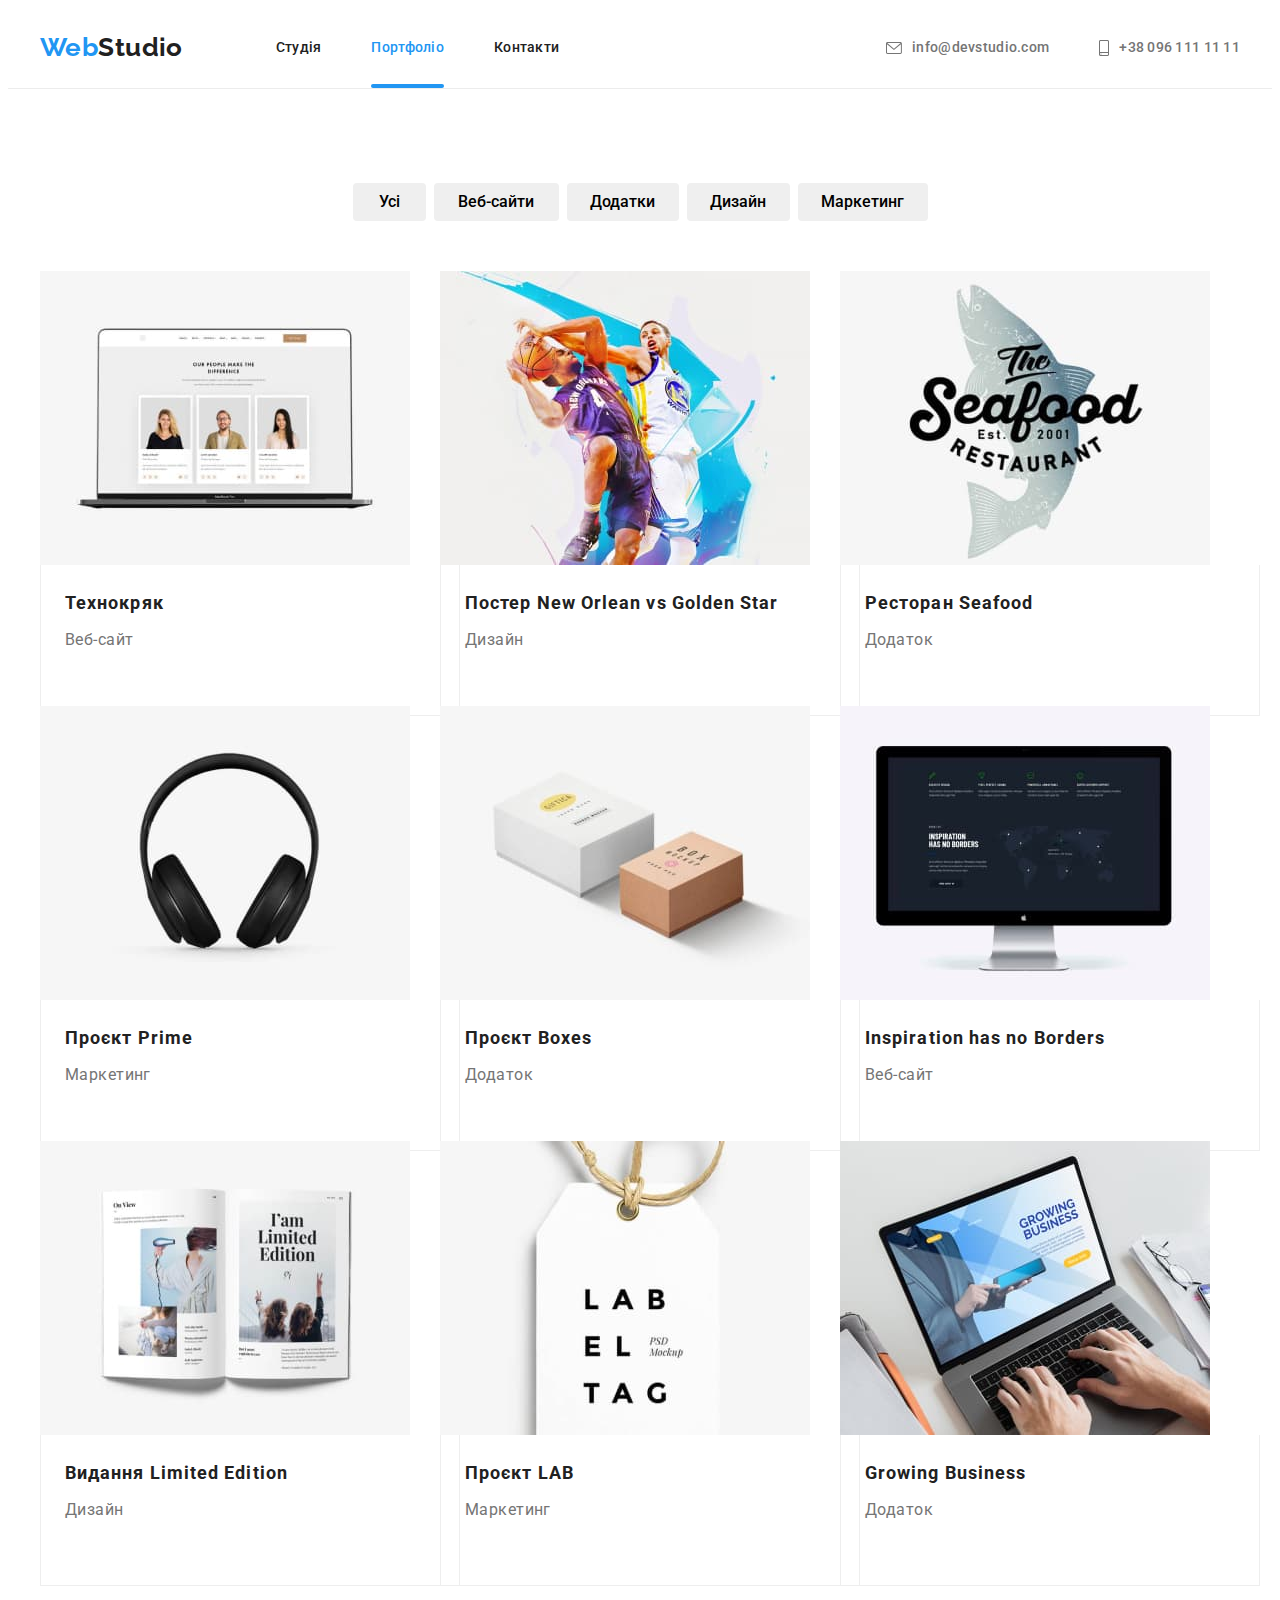
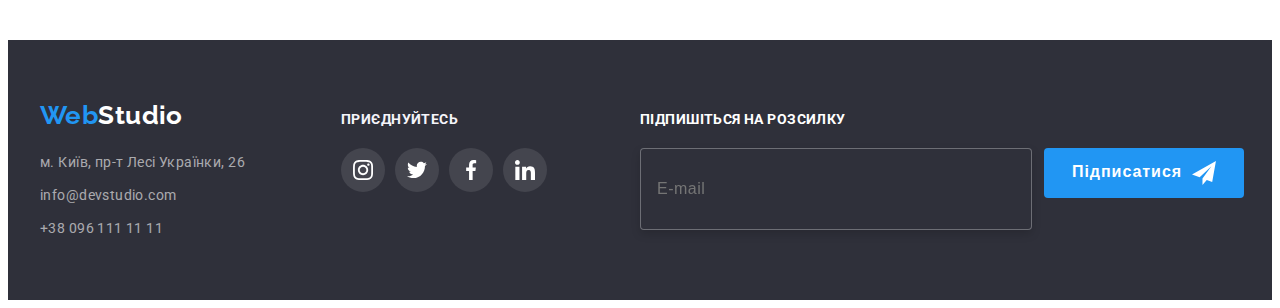
==== portfolio.html @ a78cad34 "create" ====
<!DOCTYPE html>
<html lang="uk">
<head>
    <meta charset="UTF-8">
    <meta http-equiv="X-UA-Compatible" content="IE=edge">
    <meta name="viewport" content="width=device-width, initial-scale=1.0">
    <title>WebStudio</title>
    <link rel="preconnect" href="https://fonts.googleapis.com">
    <link rel="preconnect" href="https://fonts.gstatic.com" crossorigin>
    <link href="https://fonts.googleapis.com/css2?family=Raleway:wght@700&family=Roboto:wght@400;500;700;900&display=swap" rel="stylesheet">
    <link rel="stylesheet" href="https://cdnjs.cloudflare.com/ajax/libs/modern-normalize/1.1.0/modern-normalize.min.css" integrity="sha512-wpPYUAdjBVSE4KJnH1VR1HeZfpl1ub8YT/NKx4PuQ5NmX2tKuGu6U/JRp5y+Y8XG2tV+wKQpNHVUX03MfMFn9Q==" crossorigin="anonymous" referrerpolicy="no-referrer" />
    <link rel="stylesheet" href="./css/style.css" >
</head>
<body>
        <!--Шапка-->
        <header class="head-top  ">
        <div class="container main-nav">
        <a href="./index.html" class="logo"> <span class="logo-web">Web</span>Studio</a>
            <!--Навігація по сайті-->
            <nav class="nav">
                <ul class="site-nav">
                    <li class="item-nav">
                    <a href="./index.html" class="header-link navs-item after ">Студія</a> 
                    </li>
                    <li class="item-nav">
                        <a href="./portfolio.html" class="header-link navs-item current">Портфоліо</a>
                    </li> 
                    <li class="item-nav">
                        <a href="" class="header-link navs-item after ">Контакти</a>
                    </li>
                </ul>
            </nav>
            <!--Контатки-->
            <ul class="auth-nav">
                <li class="item-nav">
                    <a href="mailto:info@devstudio.com" class="header-link"><svg width="16" height="12" class="icon-mail">
                        <use href="./images/icons.svg#icon-letter"></use>
                     </svg>info@devstudio.com</a>
                </li>
                <li class="item-nav">
                    <a href="tel:+380961111111" class="header-link"><svg width="10" height="16" class="icon-mail">
                        <use href="./images/icons.svg#icon-tel"></use>
                     </svg>+38 096 111 11 11</a>
                </li>
            </ul>
        </div>
        </header>
    
    <main>  
        <!--Кнопки фільтру-->
        
    <section class="  section ">
            <div class="container">  
            <h1 class="visually-hidden">Навігація фільтром сайту</h1>
            <ul class="buttons-filters ">
                <li class="buttons-filter"> 
                    <button class="button-filter button-all" type="button">Усі</button> 
                </li>
                <li class="buttons-filter">
                    <button class="button-filter button-web" type="button">Веб-сайти</button>
                </li>
                <li class="buttons-filter">
                    <button class="button-filter button-adds" type="button">Додатки</button>
                </li>
                <li class="buttons-filter">
                    <button class="button-filter button-dysain" type="button">Дизайн</button>
                </li>
                <li class="buttons-filter">
                    <button class="button-filter button-market" type="button">Маркетинг</button>
                </li>
            </ul>   
            <ul class="pic-list">
                <li class="photos-list">
                <a href="" class="link-content">
                    <div class="portfolio-overlay-div">
                    <img src="./images/techno.jpg" class="img-item" width="370" height="294" alt="Зображення Ноутбук">
                    <p class="paragraph-overley">
                        Ресурс пропонує комплексні
                        пропозиції з різним рівнем
                        функціоналу та сервісів.
                        Все це дозволить відвідувачу
                        отримати вичерпні відомості
                         про компанію чи приватну особу.
                    </p>
                    </div>
                    <div class="cards">
                        <h2 class="pic-title">Технокряк</h2>
                        <p class="pic-paragraph">Веб-сайт</p>
                    </div>
                </a>
                </li>
                <li class="photos-list">
                <a href="" class="link-content">
                    <div class="portfolio-overlay-div">
                    <img src="./images/new-orlean.jpg" class="img-item" width="370" height="294" alt="Пострер з баскетболістами">
                    <p class="paragraph-overley">
                        Ресурс пропонує комплексні
                        пропозиції з різним рівнем
                        функціоналу та сервісів.
                        Все це дозволить відвідувачу
                        отримати вичерпні відомості
                         про компанію чи приватну особу.
                    </p>
                    </div>
                    <div class="cards">   
                        <h2 class="pic-title">Постер New Orlean vs Golden Star</h2>
                        <p class="pic-paragraph">Дизайн</p>
                    </div>
                </a>    
                </li>
                <li class="photos-list">
                <a href="#" class="link-content">
                    <div class="portfolio-overlay-div">
                    <img src="./images/restoran.jpg" class="img-item" width="370" height="294" alt="Постер ресторану">
                    <p class="paragraph-overley">
                        Ресурс пропонує комплексні
                        пропозиції з різним рівнем
                        функціоналу та сервісів.
                        Все це дозволить відвідувачу
                        отримати вичерпні відомості
                         про компанію чи приватну особу.
                    </p>
                    </div>
                    <div class="cards">    
                        <h2 class="pic-title">Ресторан Seafood</h2>
                        <p class="pic-paragraph">Додаток</p>
                    </div> 
                </a>   
                </li>
                <li class="photos-list">
                <a href="" class="link-content">
                    <div class="portfolio-overlay-div">
                    <img src="./images/prime.jpg" class="img-item" width="370" height="294" alt="Зображення навушники">
                    <p class="paragraph-overley">
                        Ресурс пропонує комплексні
                        пропозиції з різним рівнем
                        функціоналу та сервісів.
                        Все це дозволить відвідувачу
                        отримати вичерпні відомості
                         про компанію чи приватну особу.
                    </p>
                    </div>
                    <div class="cards">   
                        <h2 class="pic-title">Проєкт Prime</h2>
                        <p class="pic-paragraph">Маркетинг</p>
                    </div>
                </a>
                </li>
                <li class="photos-list">
                <a href="" class="link-content">
                    <div class="portfolio-overlay-div">
                    <img src="./images/boxes.jpg" class="img-item" width="370" height="294" alt="Зображення дві коробки ">
                    <p class="paragraph-overley">
                        Ресурс пропонує комплексні
                        пропозиції з різним рівнем
                        функціоналу та сервісів.
                        Все це дозволить відвідувачу
                        отримати вичерпні відомості
                         про компанію чи приватну особу.
                    </p>
                    </div>
                    <div class="cards">   
                        <h2 class="pic-title">Проєкт Boxes</h2>
                        <p class="pic-paragraph">Додаток</p>
                    </div>
                </a>
                </li>
                <li class="photos-list">
                <a href="" class="link-content">
                    <div class="portfolio-overlay-div">
                    <img src="./images/inspiration.jpg" class="img-item" width="370" height="294" alt="Зображення монітор">
                    <p class="paragraph-overley">
                        Ресурс пропонує комплексні
                        пропозиції з різним рівнем
                        функціоналу та сервісів.
                        Все це дозволить відвідувачу
                        отримати вичерпні відомості
                         про компанію чи приватну особу.
                    </p>
                    </div>
                    <div class="cards">    
                        <h2 class="pic-title">Inspiration has no Borders</h2>
                        <p class="pic-paragraph">Веб-сайт</p>
                    </div>
                </a>
                </li>
                <li class="photos-list">
                <a href="" class="link-content">
                    <div class="portfolio-overlay-div">
                    <img src="./images/limited.jpg" class="img-item" width="370" height="294" alt="Зображення відкрита книга">
                    <p class="paragraph-overley">
                        Ресурс пропонує комплексні
                        пропозиції з різним рівнем
                        функціоналу та сервісів.
                        Все це дозволить відвідувачу
                        отримати вичерпні відомості
                         про компанію чи приватну особу.
                    </p>
                    </div>
                    <div class="cards">    
                        <h2 class="pic-title">Видання Limited Edition</h2>
                        <p class="pic-paragraph">Дизайн</p>
                    </div>
                </a>
                </li>
                <li class="photos-list">
                <a href="" class="link-content">
                    <div class="portfolio-overlay-div">
                    <img src="./images/lab.jpg" class="img-item" width="370" height="294" alt="Зображення лейба">
                    <p class="paragraph-overley">
                        Ресурс пропонує комплексні
                        пропозиції з різним рівнем
                        функціоналу та сервісів.
                        Все це дозволить відвідувачу
                        отримати вичерпні відомості
                         про компанію чи приватну особу.
                    </p>
                    </div>
                    <div class="cards">    
                        <h2 class="pic-title">Проєкт LAB</h2>
                        <p class="pic-paragraph">Маркетинг</p>
                    </div>
                </a>
                </li>
                <li class="photos-list">
                <a href="" class="link-content">
                    <div class="portfolio-overlay-div">
                    <img src="./images/growing.jpg" class="img-item" width="370" height="294" alt="Зображення робота за на ноутбуці">
                    <p class="paragraph-overley">
                        Ресурс пропонує комплексні
                        пропозиції з різним рівнем
                        функціоналу та сервісів.
                        Все це дозволить відвідувачу
                        отримати вичерпні відомості
                         про компанію чи приватну особу.
                    </p>
                    </div>
                    <div class="cards">    
                        <h2 class="pic-title">Growing Business</h2>
                        <p class="pic-paragraph">Додаток</p>
                    </div>
                </a>
                </li>
            </ul>
        </div>
    </section>
    </main>
    
        <!--Підвал-->
        <footer class="footer">
            <div class="container footer-item">
            <div class="adress-div">
                <a href="./index.html" class="logo-footer"><span class="logo-web">Web</span>Studio</a>
                <address class="address">
                    <ul class="site-nav-footer">
                        <li>
                            <a href="https://goo.gl/maps/zZceFbnyoAsrNm7R6" class="address-items" rel="noreferrer noopener" target="_blank">м. Київ, пр-т Лесі Українки, 26</a>
                        </li>
                        <li>
                            <a href="mailto:info@devstudio.com" class="address-items">info@devstudio.com</a>
                        </li>
                        <li>
                            <a href="tel:+380961111111" class="address-items">+38 096 111 11 11</a>
                        </li>
                    </ul>
                </address>
            </div>
                <div class="div-fot">
                    <p class="footer-paragraph">приєднуйтесь</p>
                    <ul class="footer-list">
                        <li class="footer-soc-lincs">
                            <a class="footer-icon-linc" href="#">
                                <svg class="icons-svg" width="20" height="20">
                                    <use href="./images/icons.svg#icon-instagram"></use>
                                </svg>
                            </a>
                        </li>
                        <li class="footer-soc-lincs">
                            <a class="footer-icon-linc" href="#">
                                <svg  class="icons-svg" width="20" height="20">
                                    <use href="./images/icons.svg#icon-twitter-1"></use>
                                </svg>
                            </a>
                        </li>
                        <li class="footer-soc-lincs">
                            <a class="footer-icon-linc" href="#">
                                <svg class="icons-svg" width="20" height="20">
                                    <use href="./images/icons.svg#icon-facebook"></use>
                                </svg>
                            </a>
                        </li>
                        <li class="footer-soc-lincs">
                            <a class="footer-icon-linc" href="#">
                                <svg class="icons-svg" width="20" height="20">
                                    <use href="./images/icons.svg#icon-linkedin"></use>
                                </svg>
                            </a>
                        </li>
                    </ul>
                </div>
            <div class="footer-input-area">
                <form action="">
                    <p class="paragraph-input">Підпишіться на розсилку</p>
                    <div class="line-fo">
                        <input class="input-footer"
                        type="email"
                        name="mail"
                        id="mail"
                        placeholder="E-mail">
                    <button class="footer-button" type="submit">
                        <span class="span-foot">
                        Підписатися
                    </span>
                    <svg class="icon-svg-button">
                        <use href="./images/icons.svg#icon-icon-send"></use>
                    </svg>
                    </button>
                    </div>
                    </form>
            </div>
        </div>
            </footer>
    </body>
</html>
---- css/style.css ----
:root {
    --primary-text-color: #212121;
    --acent-color: #2196F3;
    --secondary-texy-color:#757575;
    --primary-fon-color: #ffffff;
    --secondary-fon-col: #F5F4FA;
    --darc-fon-color:#2F303A;
    --adres-color:rgba(255, 255, 255, 0.6);
    --work-fon-color:#F5F5F5;
    --header-border-color:#ECECEC;
    --color-cards-border: #EEEEEE;
    --background-color-hero: #C4C4C4;
    --border-clients-color: #AFB1B8;
    --bacjground-color-footer-lincs: rgba(255, 255, 255, 0.1);
    --primery-icon-color:#AFB1B8;
    --background-color-img: rgba(47, 48, 58, 0.8);
    --background-color-img-overley:rgba(33, 150, 243, 0.9);
    --background-color-modal-window: rgba(0, 0, 0, 0.2);
    --primary-cubic-bezir: cubic-bezier(0.4, 0, 0.2, 1);  
    --primary-padding-bottom: 10px;
    
    

}
/* Палітра кольорів сайту */
/* Колір header : #FFFFFF; */
/* Колір секції наші переваги, і footer :  #2F303A */
/* Колір секцій наші переваги, чим ми займаємося :  #F5F5F5; */
/* Колір секції Наша команда : #F5F4FA */
/* Акцент: #2196F3; */
/* колір тексту: #2196F3; */
/* колір другорядного тексту: #757575; */


/* ------------index.html------------*/

body {
    font-family: 'Roboto', 'sans-serif';
    color: var(--primary-text-color);
    background-color:var(--primary-fon-color);
    font-weight: 400;
    font-size: 14px;
    line-height: 1.7;
    letter-spacing: 0.03em;
}

h1, h2, h3, h4, h5, h6, p {
    margin: 0;
    
}

ul {
    padding: 0;
    margin: 0;
   

}
.section {
    padding-top: 94px;
    padding-bottom:  94px;
}


/* ------------Шапка------------*/
header .auth-nav {
    display: flex;
}

.head-top  {
    background-color: var(--primary-fon-color);
    border-bottom: 1px solid var(--header-border-color);
    
}


.logo {
    font-family: 'Raleway', 'sans-serif';
    font-weight: 700;
    font-size: 26px;
    line-height: 1.2;
    text-decoration: none;
    color: var(--primary-text-color); 
    margin-right: 93px;   
}
.logo-web {
    color: var(--acent-color)
}



/* ------------Навігація по сайті------------*/


.main-nav {
    display: flex;
    align-items: center;
}

.site-nav {
    color: var(--primary-text-color);
    display: flex;      
}

.nav {
    margin-right: auto;
}

.site-nav .item-nav:not(:last-child) {
    margin-right: 50px;
}

.site-nav .header-link,
.site-nav {
    color: var(--primary-text-color);   
   
}

.site-nav .header-link:hover,
.site-nav .header-link:focus {
    color: var(--acent-color);
}

.header-link:active {
    color: var(--acent-color);
}
.header-link {
    display: block;
    padding-top: 32px;
    padding-bottom: 32px;
    font-weight: 500;
    font-size: 14px;
    line-height: 1.14;
    letter-spacing: 0.02em;

    transition-property: background-color ;
    transition-duration: 250ms;
    transition-timing-function: cubic-bezier(0.4, 0, 0.2, 1); 
}

.auth-nav .item-nav + .item-nav {
    margin-left: 50px;
} 


.navs-item {
    position: relative;
    
}

.current::after {
    position: absolute;
    content: '';
    bottom: 0;
    left: 0;
    width: 100%;
    height: 4px;
    border-radius: 2px;
    background-color: var(--acent-color);

    
}


.navs-item.after::after {
    content: '';
    position: absolute;
    width: 100%;
    height: 4px;
    bottom: 0;
    left: 0;
    border-radius: 2px;
    background-color: var(--acent-color);
    transform: scaleX(0);
    transition: transform 250ms cubic-bezier(0.4, 0, 0.2, 1);
    display: block;
}
 
.navs-item.after:hover::after {
    transform: scaleX(1);
  }

.navs-item:hover::after,
.navs-item:focus::after
{
    display: inline-block;
}
      
/* ------------Контатки------------*/

.main-nav {
    justify-content: center;
}

.auth-nav .header-link,
.auth-nav  {
    color: var(--secondary-texy-color);
}



 

.auth-nav .header-link:hover,
.auth-nav .header-link:focus 
{
    color: var(--acent-color);
    fill: var(--acent-color);
} 

.site-nav .header-link.current {
    color: var(--acent-color);
}

.header-link {
    text-decoration: none;

    transition-property: color ;
    transition-duration: 250ms;
    transition-timing-function: linear; 
}
.site-nav,
.auth-nav,
.list-benefits,
.team-list,
.buttons-filter,
.photos-list,
.list-work,
.site-nav-footer,
.list-client,
.footer-list
{
    list-style: none;
}


.icon-mail {
    margin-right: 10px;

    transition: fill 250ms cubic-bezier(0.4, 0, 0.2, 1);
}






.header-link {
    display: flex;
    align-items: center;
    justify-content: center;
}


.header-link:focus,
.header-link:hover
 {
    fill: var(--acent-color);
}

.header-link {
     fill: var(--secondary-texy-color); 
}

/* ------------Декоративні елементи------------*/





/* ------------Герой------------*/

 .section-hero {

    background-image: linear-gradient(rgba(47, 48, 58, 0.4),
    rgba(47, 48, 58, 0.4)),
    url(../images/hero.jpg) ;
    background-repeat: no-repeat; 
    background-size: cover;
    background-color: var(--darc-fon-color); 
    text-align: center; 
    padding-top: 200px;
    padding-bottom:200px;
    max-width: 1600px;
    margin: 0 auto;
    
}

.section .section-hero {
    padding: 0;
    
}

.hero-title {
    color: var(--primary-fon-color);
    max-width: 696px;
    font-weight: 900;
    font-size: 44px;
    line-height: 1.36;
    letter-spacing: 0.06em;
    text-transform: uppercase;
    margin-bottom: 30px;
    margin-left: auto;
    margin-right: auto;
    
}


/* ------------Кнопи------------*/

/* ------------Кнопки портфоліо------------*/
.buttons-filter  .button {
    font-weight: 500;
    font-size: 16px;
    line-height: 1.62;
    color: var(--primary-text-color);
    background-color: var(--secondary-fon-col);
    border: none;

    transition: color 250ms cubic-bezier(0.4, 0, 0.2, 1);  
}

.button {
    background-color: var(--secondary-fon-col);
    
}

.button-filter:hover,
.button-filter:focus,
.button-filter:active
 {
    background-color:var(--acent-color);
    color: var(--primary-fon-color);
    box-shadow: 0px 3px 1px 
    rgba(0, 0, 0, 0.1), 0px 1px 2px 
    rgba(0, 0, 0, 0.08), 0px 2px 2px 
    rgba(0, 0, 0, 0.12);
    border-radius: 4px;
 }
 .button-filter {
    font-family: 'Roboto', 'sans-serif';
    border: 0;
    font-weight: 500;
    font-size: 16px;
    line-height:1.62;
    text-align: center;
    border-radius: 4px;
    cursor: pointer;
    max-height: 38px;
    padding-top: 6px;
    padding-bottom: 6px;
    padding-left: 22px;
    padding-right: 22px;
    
 }
 .button-all {
    width: 73px;
    padding-left: 25px;
    padding-right: 25px;

    transition-property: background-color, color ;
    transition-duration: 250ms;
    transition-timing-function: cubic-bezier(0.4, 0, 0.2, 1); 
}
.button-web {
    width: 125px;

    transition-property: background-color, color ;
    transition-duration: 250ms;
    transition-timing-function: cubic-bezier(0.4, 0, 0.2, 1); 
}
.button-adds {
    width: 112px;

    transition-property: background-color, color ;
    transition-duration: 250ms;
    transition-timing-function: cubic-bezier(0.4, 0, 0.2, 1); 
}
.button-dysain {
    width: 103px;

    transition-property: background-color, color ;
    transition-duration: 250ms;
    transition-timing-function: cubic-bezier(0.4, 0, 0.2, 1); 
}
.button-market {
    width: 130px;

    transition-property: background-color, color ;
    transition-duration: 250ms;
    transition-timing-function: cubic-bezier(0.4, 0, 0.2, 1); 
    
}

 /* ------------Кнопка секції герой------------*/

.button-style {

    background-color: var(--acent-color);
    color: var(--primary-fon-color);
    border: none;
    cursor: pointer;
    font-weight: 700;
    font-size: 16px;
    line-height: 1.87;
    display: inline-block;
    background: var(--acent-color);
    border-radius: 4px;
    max-width: 216px;
    max-height: 50px;
    padding: 10px 32px;

    transition-property: background-color, color ;
    transition-duration: 250ms;
    transition-timing-function: cubic-bezier(0.4, 0, 0.2, 1);

    
}   
.button-style:hover,
.button-style:focus,
.button-style:active
 {
    background-color: var(--secondary-fon-col);
    color: var(--primary-text-color);
    box-shadow: 0px 4px 4px rgba(0, 0, 0, 0.15);
    border-radius: 4px;
}
/* ------------Наші переваги------------*/



.list-benefits {
    display: flex;    
}
.list-item {
    width: 270px;
}

.list-benefits .list-item:not(:last-child) {
     margin-right: 30px;

}

.visually-hidden { 
    position: absolute;
    width: 1px;
    height: 1px;
    margin: -1px;
    border: 0;
    padding: 0;
    white-space: nowrap;
    clip-path: inset(100%);
    clip: rect(0 0 0 0);
    overflow: hidden;
}

.list-title {
    font-weight: 700;
    line-height: 1.14;
    text-transform: uppercase;
    color: var(--primary-text-color);
    margin-bottom:var(--primary-padding-bottom) ;
}
.paragraph {
    
    color: var(--secondary-texy-color);

}

  
.privileges-item {
    display: flex;
    justify-content: center;
    align-items: center;
    margin-bottom: 30px;
    width: 270px;
    height: 120px;
    background: #F5F4FA;
    border-radius: 4px;
    
}



/* ------------Чим ми займаємося------------*/

.nopadding {
    padding-top: 0px;
}

.section-work-title {
    font-weight: 700;
    font-size: 36px;
    line-height: 1.16;
    letter-spacing: 0.03em;
    
}

.section-work-title {
    margin-bottom: 50px;
    text-align: center;
}
.list-work { 
    display:flex;    
    
}
.list-work .item-do {
    margin-right: 30px;
}
.list-work .item-do:last-child {
    margin-right: 0;
}

.img-item,
.team-picks {
    display: block;
    width: 100%;
    height: auto;
}

.paragraph-item {
   display: block;
font-weight: 700;
font-size: 14px;
line-height: 1.14;
letter-spacing: 0.03em;
text-transform: uppercase;

color: var(--primary-fon-color)
}



.item-do {
    position: relative;
   
}


.item-p {
    display: flex;
    width: 100%;
    height: 70px;
    align-items: center;
    justify-content: center;
    
    position: absolute;
    bottom: 0;
    
}

.item-div-img::after {
    content: '';
    background-color: rgba(47, 48, 58, 0.8);
    position: absolute;
    display:inline-block;
    width: 100%;
    height: 70px;
    bottom: 0;
}

/* ------------Наша команда------------*/

.section-team {
    background-color: var(--secondary-fon-col);        
}

.section-title {
    font-weight: 700;
    font-size: 36px;
    line-height: 1.16;
    text-align: center;
    margin-bottom: 50px;
}

.paragraph-team {
    font-size: 16px;
    text-align: center;
    color: var(--secondary-texy-color); 
    margin-bottom: 16px;
}
.team-title {
    font-size: 16px;
    font-weight: 500;
    line-height: 1.18;
    text-align: center;
    margin-bottom:var(--primary-padding-bottom) ;    
}
.team {
    display: flex;
    justify-content: center;
}
.team .team-list:not(:last-child) {
    margin-right: 30px;
}
.team-picks {
    margin-bottom: 30px;
}
.team-list {
    box-shadow: 
    0px 1px 3px
    rgba(0, 0, 0, 0.12),
    0px 1px 1px rgba(0, 0, 0, 0.14),
    0px 2px 1px rgba(0, 0, 0, 0.2);
border-radius: 0px 0px 4px 4px;
background-color: var(--primary-fon-color);

}

.team-list-socialm {
    display: flex;
    justify-content: center;
    align-items: center;
}

.team-item-socialm {
 width: 44px;
 height: 44px;
}

.team-list-socialm {
    padding-bottom: 30px;
}


.team-item-socialm:not(:last-child) {
margin-right: 10px;
}
.team-soc-link  {
    width: 100%;
    height: 100%;  
    display: flex;
    border-radius: 50%;
    justify-content: center;
    align-items: center;

    transition: background-color 250ms cubic-bezier(0.4, 0, 0.2, 1);
      
    


}
.team-soc-link:focus,
.team-soc-link:hover {
    background-color: var(--acent-color);
} 

.team-soc-link:hover .team-soc-icon {
    fill: var(--primary-fon-color);
}


.team-soc-link:focus .team-soc-icon {
    fill: var(--primary-fon-color);
}

.team-soc-icon {
    fill: var(--primery-icon-color);
    transition: fill 250ms cubic-bezier(0.4, 0, 0.2, 1);
}

/* ------------Наші клієнти------------*/

.client-title {
    font-size: 36px;
    line-height: 1.16;
    text-align: center;
    display: flex;
    justify-content: center;
    align-items: center;
    margin-bottom: 50px;
}

.clients-div {
    background-color: var(--primary-fon-color);
}


.list-client {
    display: flex;
    justify-content: center;
    align-items: center;
}


.icon-clients {
    width: 106px;
    height: 60px;  
    fill: var(--primery-icon-color);

    transition: fill 250ms cubic-bezier(0.4, 0, 0.2, 1);
}

.company {
    width: 170px;
    height: 92px;
    
    
    
}

.client-item {
    width: 100%;
    height: 100%;  
    display: flex;
    padding:  16px 32px;
    border: 1px solid var(--border-clients-color);
    border-radius: 4px;
    
    align-items: center;

    transition: border 250ms cubic-bezier(0.4, 0, 0.2, 1),
    fill 250ms cubic-bezier(0.4, 0, 0.2, 1);

    
    }


.company:not(:last-child) {
    margin-right: 30px;
}



.client-item:hover {
    border: 1px solid var(--acent-color);
}

.client-item:focus {
    border: 1px solid var(--acent-color);
}



.client-item:hover .icon-clients {
    fill: var(--acent-color);
}


.client-item:focus .icon-clients {
    fill: var(--acent-color);
}

.client-item:hover  {
    border-radius: 4px;
    fill: var(--acent-color);
}


/* ------------Підвал------------*/

.footer {
    background-color: var(--darc-fon-color); 
    padding-top: 60px;
    padding-bottom: 60px; 
}

.footer-item > .logo-footer {
    margin-bottom: 20px;
    
}


.logo-footer {
    font-family: 'Raleway', 'sans-serif';
    font-weight: 700;
    font-size: 26px;
    line-height: 1.2;
    color: var(--primary-fon-color);
    text-decoration: none;
    display: inline-block;
    
}

.site-nav-footer > li:not(:last-child) {
    margin-bottom: 9px;
    
}


.address {
    font-style: normal;
    width: 231px;

     
    
}
.address-item {
    color: var(--primary-fon-color);
    text-decoration: none;

    
}

.address-items {
    color: var(--adres-color); 
    text-decoration: none;   

    transition-property: color ;
    transition-duration: 250ms;
    transition-timing-function: linear;
}
.address-items:hover,
.address-items:focus {
    color: var(--acent-color);
}

.footer-paragraph {
    color:var(--secondary-fon-col);
    font-weight: 700;
    font-size: 14px;
    line-height: 1.14;
    letter-spacing: 0.03em;
    text-transform: uppercase;
    margin-bottom: 20px;
}

.footer-soc-lincs {
    display: inline-flex;
    justify-content: center;
    align-content: center;
    width: 44px;
    height: 44px;
    fill: var(--primary-fon-color);
    background-color:var(--bacjground-color-footer-lincs);
    border-radius: 50%;

    

}

.footer-icon-linc {
    fill: var(--primary-fon-color);

    transition-property: background-color ;
    transition-duration: 250ms;
    transition-timing-function: cubic-bezier(0.4, 0, 0.2, 1);

     
}


.footer-icon-linc:hover {
    background-color: var(--acent-color);
}
.footer-icon-linc:focus {
    background-color: var(--acent-color);
}


.footer-icon-linc {
    width: 100%;
    height: 100%;
    border-radius: 50%;
    display: flex;
    justify-content: center;
    align-items: center;
}

.footer-soc-lincs:not(:last-child) {
    margin-right: 10px;
    }

.footer-item {
    align-items: baseline;
    display: flex;
    justify-content: space-between;
}

.logo-footer {
    margin-bottom: 20px;
}

.div-fot .fot-portfolio {
    margin-bottom: 30px;
}

.div-fot {
    display: inline-block;
    
}


.adress-div {
    display: inline-block;
    margin-right: 70px;
}

.footer-input-area {
    margin-left: 93px;

}

.paragraph-input {
    font-weight: 700;
    font-size: 14px;
    line-height: 1.14;
    letter-spacing: 0.03em;
    text-transform: uppercase;
    color: var(--primary-fon-color);
    margin-bottom: 20px;

}
.input-footer {
    width: 358px;
    height: 50px;
    border: 1px solid rgba(255, 255, 255, 0.3);
    filter: drop-shadow(0px 4px 4px rgba(0, 0, 0, 0.15));
    border-radius: 4px;
    background-color: var(--darc-fon-color);
    
}

.input-footer:hover {
    border: 1px solid var(--acent-color);
}

.footer-list {
    display: flex;
}
input[placeholder] {
    font-weight: 400;
    font-size: 16px;
    line-height: 1.25;
    letter-spacing: 0.03em;
    padding: 15px 16px;
    color: var(--secondary-texy-color);
}

.footer-button {
    display: flex;
    align-items: center;
    justify-content: center;
    width: 200px;
    height: 50px;
    background-color: var(--acent-color);
    color:var(--primary-fon-color);
    border-radius: 4px;
    padding-top: 10px;
    padding-bottom: 10px;
    padding-left: 28px;
    padding-right: 28px;
    font-weight: 700;
    font-size: 16px;
    cursor: pointer;
    margin-left: 12px;
    border: none;
}


.footer-button:hover,
.footer-button:focus {
    background-color: var(--secondary-fon-col);
    color: var(--primary-text-color);
   

    transition-property: background-color, color ;
    transition-duration: 250ms;
    transition-timing-function: cubic-bezier(0.4, 0, 0.2, 1);
}


.footer-button:hover .icon-svg-button {
    fill: var(--primary-text-color);

    transition-property: fill;
    transition-duration: 250ms;
    transition-timing-function: cubic-bezier(0.4, 0, 0.2, 1);
}

.icon-svg-button {
    width: 24px;
    height: 24px;
    margin-left: 10px;
    fill: var(--primary-fon-color);
}

.line-fo {
    display: flex;
}

.span-foot {
    font-weight: 700;
    font-size: 16px;
    line-height: 1.8;
    text-align: center;
    letter-spacing: 0.06em;
}

/* --------Портфоліо--------- */
.pic-title {
    font-weight: 700;
    font-size: 18px;
    line-height: 2;
    letter-spacing: 0.06em;
    color: var(--primary-text-color);
    
}
.pic-paragraph {
    font-size: 16px;
    line-height: 1.87;
    color: var(--secondary-texy-color);  
}

.link-content:hover .paragraph-overley,
.link-content:focus .paragraph-overley
{
    transform: translateY(0);
}

.paragraph-overley {
    position: absolute;
    top: 0;
    
    
    font-weight: 400;
    font-size: 18px;
    line-height: 1.5;
    letter-spacing: 0.03em;
    color: var(--primary-fon-color);
    background-color: var(--background-color-img-overley);
    padding: 63px 24px;
    height: 101%;

    transform: translateY(100%);

    transition: transform 250ms cubic-bezier(0.4, 0, 0.2, 1);
    
}

.portfolio-overlay-div {
    position: relative;
    overflow: hidden;

}


/* --------Універсальні--------- */

.container {
    width: 1200px;
    padding-left:  15px;
    padding-right:  15px;
    margin: 0 auto;
    
}


.port {
    border: 1px solid var(--header-border-color);
    border-top: none;
    border-left: none;
    border-right: none;
}
.pic-list {
    display: flex;
    flex-wrap: wrap;       
}

.photos-list {
    width: 370px;
    height: 405px;
    margin-right: 30px;
    margin-bottom: 30px;
    
}

.photos-list:nth-child(3n) {
    margin-right: 0;
    
}
.photos-list:nth-last-child(-n+3) {
    margin-bottom: 0;
}
 

.link-content:hover {
    box-shadow: 0px 1px 1px
   rgba(0, 0, 0, 0.12), 0px 4px 4px
   rgba(0, 0, 0, 0.06), 1px 4px 6px
   rgba(0, 0, 0, 0.16);
}


.link-content:focus  {
    box-shadow: 0px 1px 1px
   rgba(0, 0, 0, 0.12), 0px 4px 4px
   rgba(0, 0, 0, 0.06), 1px 4px 6px
   rgba(0, 0, 0, 0.16);
}
.buttons-filters {
    display: flex;
    justify-content:center;
    margin-bottom: 50px;  
}
.buttons-filter:not(:first-child) {
    margin-left: 8px;
}

.portfolio-list {
    justify-content: center;
}


.cards {
    display: block;
    border: 1px solid var(--color-cards-border);
    border-top: none;
    width: 370px;
    height: 110px;
    padding-top: 20px;
    padding-bottom: 20px;
    padding-left: 24px;
    padding-right: 24px;
}

.cards> .pic-title {  
    margin-bottom: 4px;
}

.link-content {
    width: 100%;
    height: 100%;
    text-decoration: none;
    display: inline-block;
    
    transition-property: box-shadow ;
    transition-duration: 250ms;
    transition-timing-function: linear; 
}


/* --------Модальне вікно--------- */
.backdrop {
    position: fixed;
    top: 0;
    width: 100%;
    height: 100%;
    background-color: var(--background-color-modal-window);
    transition: opacity 250ms cubic-bezier(0.4, 0, 0.2, 1), visibility 250ms cubic-bezier(0.4, 0, 0.2, 1);
}
.modal {

    position: absolute;
    top: 50%;
    left: 50%;
    transform: translate(-50%, -50%) scale(1);
    height: 581px;
    width: 528px;
    background: var(--primary-fon-color);
    box-shadow: 0px 1px 3px rgb(0 0 0 / 12%), 0px 1px 1px rgb(0 0 0 / 14%), 0px 2px 1px rgb(0 0 0 / 20%);
    border-radius: 4px;
    transition: transform 250ms cubic-bezier(0.4, 0, 0.2, 1);
}


.backdrop.is-hidden .modal {
    transform: translate(-50%, -50%) scale(0) ;
}

.backdrop.is-hidden {
    opacity: 0;
    visibility: hidden;
    pointer-events: none;
    overflow: visible;
}
 .close {    
    position: absolute;
    width: 30px;
    height: 30px;
    top: 8px;
    right: 8px;
    fill: #000000;
    background: var(--primary-link-color);
    border: 1px solid rgba(0, 0, 0, 0.1);
    border-radius: 50%;
    display: flex;
    align-items: center;
    justify-content: center;
    cursor: pointer;
    padding: 6px;

} 

.close:hover {
    fill:var(--acent-color);

    transition-property: fill;
    transition-duration: 250ms;
    transition-timing-function: cubic-bezier(0.4, 0, 0.2, 1);
}

.icons-svg-char {
    width: 18px;
    height: 18px;
}

.form-title {
font-weight: 700;
font-size: 20px;
line-height: 1.15;
text-align: center;
letter-spacing: 0.03em;
margin-bottom: 12px;
color: var(--primary-text-color);
}

.input-style {
    border: 1px solid rgba(33, 33, 33, 0.2);
    border-radius: 4px;
    width: 100%;
    height: 40px;
    left: 576px;
    top: 382px; 

    padding-left: 42px;
} 

.input-style:focus-visible {
    border-color: var(--acent-color);
}
.input-style:focus-within {
    border-color: var(--acent-color);

} 

.input-style:focus-within +svg{
    fill:var(--acent-color);

    transition-property: fill;
    transition-duration: 250ms;
    transition-timing-function: cubic-bezier(0.4, 0, 0.2, 1);
    fill: var(--acent-color);
} 


.text-area:focus-within {
    border: 1px solid var(--acent-color);

    transition-property: border;
    transition-duration: 250ms;
    transition-timing-function: cubic-bezier(0.4, 0, 0.2, 1);
}

.submit-button-style {
    width: 200px;
    height: 50px;
    color: var(--primary-fon-color);
    background-color: var(--acent-color);
    border-radius: 4px;
    border: none;
    padding: 10px 52px;
    font-weight: 700;
    font-size: 16px;
    line-height: 1.875;
    letter-spacing: 0.06em;
    cursor: pointer;
    transition-property: background-color, color ;
    transition-duration: 250ms;
    transition-timing-function: cubic-bezier(0.4, 0, 0.2, 1);
    
}


.submit-button-style:hover,
.submit-button-style:focus {
    background-color: var(--secondary-fon-col);
    color: var(--primary-text-color);
    box-shadow: 0px 4px 4px rgba(0, 0, 0, 0.15);
}


.form-div-group {
    margin-bottom: 10px;
}

.modal-style-area {
    position: relative;
    padding-top: 40px;
    padding-bottom: 40px;
    padding-left: 41px;
    padding-right: 39px;
   justify-content: center;
   text-align: center;
}



.label-style {
    display: flex;
    align-items: left;
    color: var(--secondary-texy-color);
    font-weight: 400;
    font-size: 12px;
    line-height: 1.16;
    margin-bottom: 4px;
    letter-spacing: 0.01em;
} 

.style-area {
    resize:none;
    margin: 0px;
    column-count:unset;
    margin-bottom: 14px;
}
 .text-area {
    resize: none;
    width: 100%;
    height: 120px;
    border: 1px solid rgba(33, 33, 33, 0.2);
    border-radius: 4px;
    padding: 12px 16px; 
} 


textarea [placeholder] {
    font-weight: 400;
    font-size: 12px;
    line-height: 1.16;
    letter-spacing: 0.01em;

    color: rgba(117, 117, 117, 0.5);
}

.checkbox-style {
    display: flex;
    justify-content: center;
    align-items: center;
    margin-bottom: 30px;
}
.linc-conditions {
    color: var(--acent-color);
    margin-left: 7px;
}


.label-s::before {
    content: '';
    display: block;
    width: 16px;
    height: 15px;
    border: 2px solid var(--primary-text-color);
    border-radius: 2px;
    margin-right: 8px;
}
.label-s {
    display: flex;
    align-items: center;
    border: none;
    font-weight: 400;
    font-size: 14px;
    line-height: 24px;
    letter-spacing: 0.03em;
}

.input-checkbox:checked + label::before {
   border: none;
    background-color: #212121;
    background-image: url(../images/icon\ check.svg);
}
.input-svg {
    position: absolute;
    width: 18px;
    height: 18px;
    top:50%;
    left: 15px;
    transform: translateY(-50%);
}


.div-position-icon {
    position: relative;
}
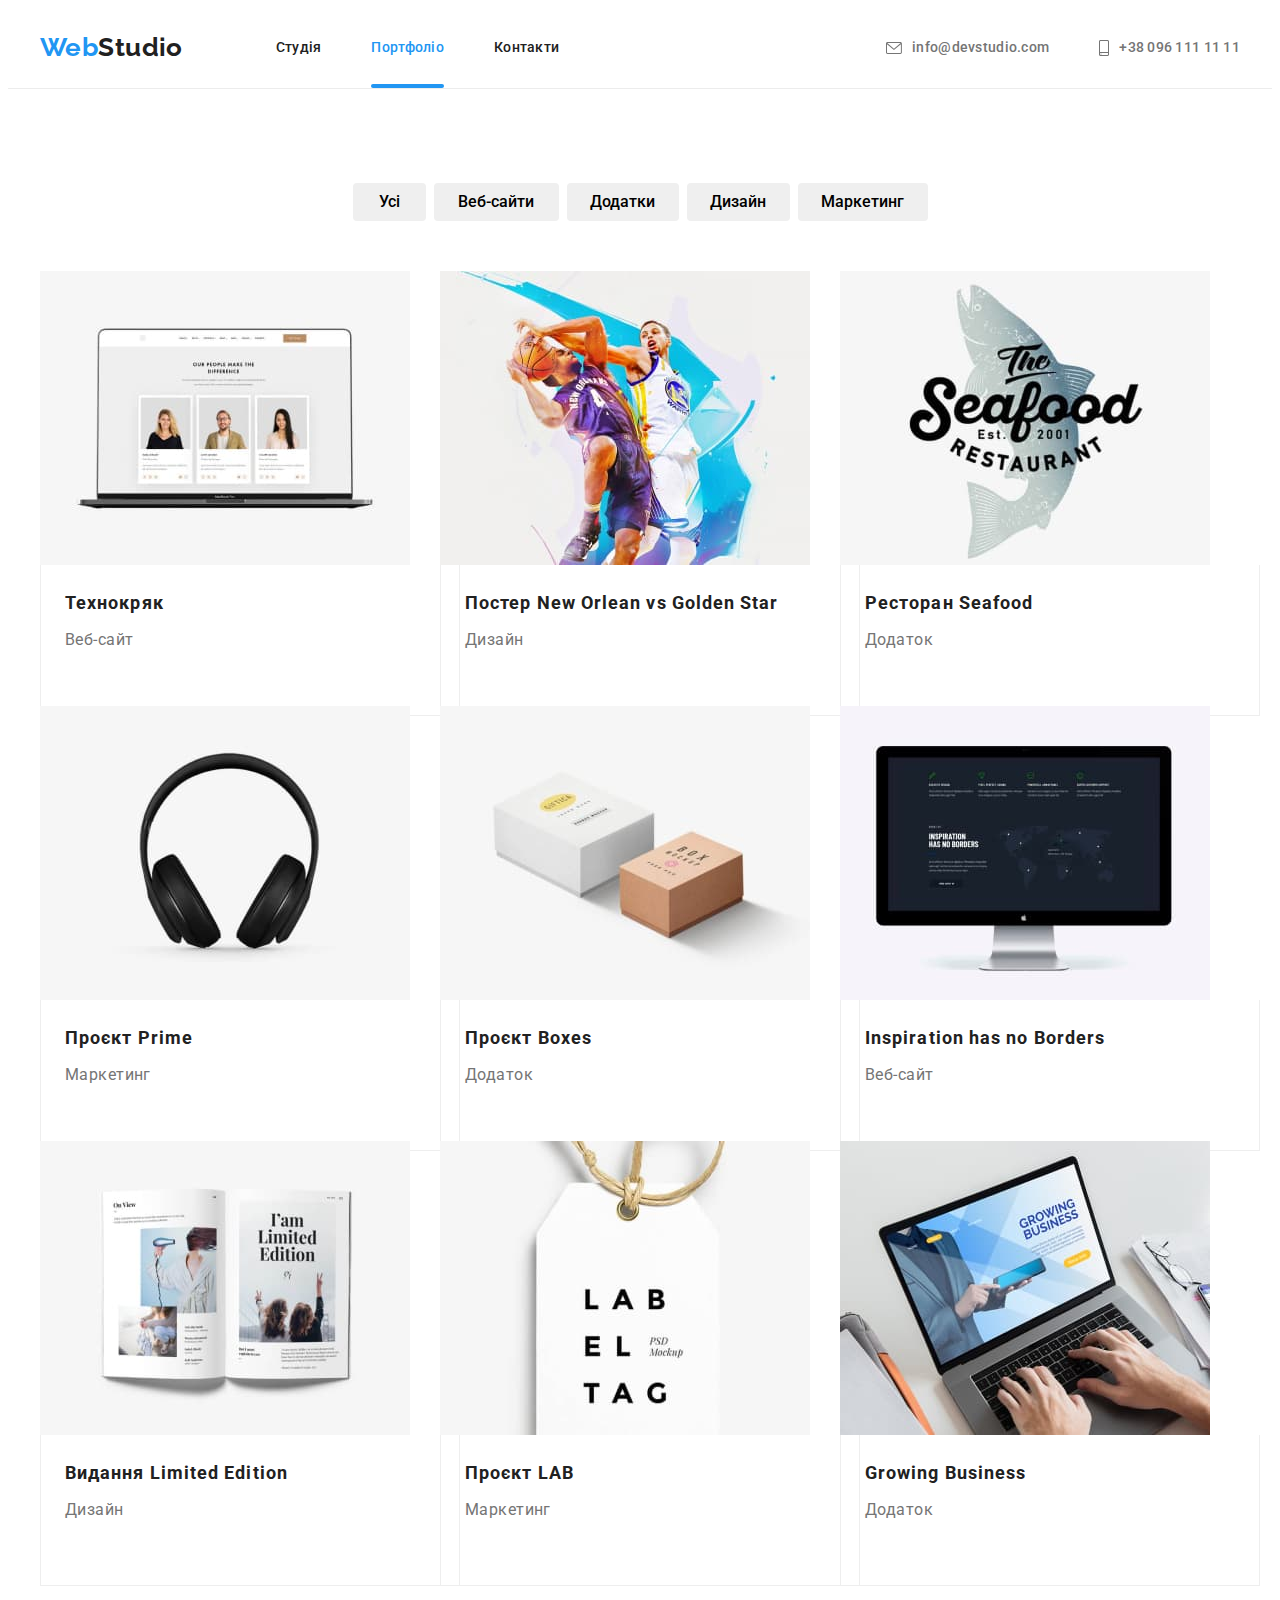
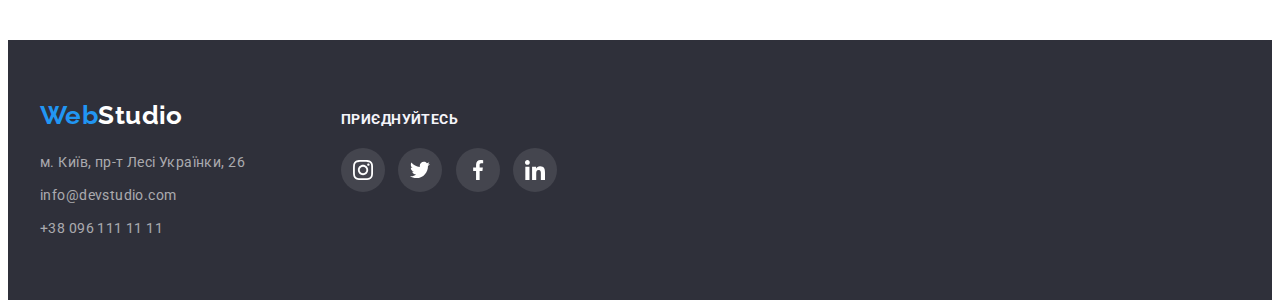
==== commit e8ef4689: "change" ====
--- a/portfolio.html
+++ b/portfolio.html
@@ -298,27 +298,7 @@
                         </li>
                     </ul>
                 </div>
-            <div class="footer-input-area">
-                <form action="">
-                    <p class="paragraph-input">Підпишіться на розсилку</p>
-                    <div class="line-fo">
-                        <input class="input-footer"
-                        type="email"
-                        name="mail"
-                        id="mail"
-                        placeholder="E-mail">
-                    <button class="footer-button" type="submit">
-                        <span class="span-foot">
-                        Підписатися
-                    </span>
-                    <svg class="icon-svg-button">
-                        <use href="./images/icons.svg#icon-icon-send"></use>
-                    </svg>
-                    </button>
-                    </div>
-                    </form>
             </div>
-        </div>
             </footer>
     </body>
 </html>--- a/css/style.css
+++ b/css/style.css
@@ -851,19 +851,22 @@
     width: 100%;
     height: 100%;
     border-radius: 50%;
-    display: flex;
-    justify-content: center;
-    align-items: center;
 }
 
 .footer-soc-lincs:not(:last-child) {
     margin-right: 10px;
     }
 
+.footer-icon-linc {
+    display: flex;
+    justify-content: center;
+    align-items: center;
+}
+
+
 .footer-item {
     align-items: baseline;
     display: flex;
-    justify-content: space-between;
 }
 
 .logo-footer {
@@ -876,7 +879,6 @@
 
 .div-fot {
     display: inline-block;
-    
 }
 
 
@@ -885,106 +887,9 @@
     margin-right: 70px;
 }
 
-.footer-input-area {
-    margin-left: 93px;
-
-}
-
-.paragraph-input {
-    font-weight: 700;
-    font-size: 14px;
-    line-height: 1.14;
-    letter-spacing: 0.03em;
-    text-transform: uppercase;
-    color: var(--primary-fon-color);
-    margin-bottom: 20px;
-
-}
-.input-footer {
-    width: 358px;
-    height: 50px;
-    border: 1px solid rgba(255, 255, 255, 0.3);
-    filter: drop-shadow(0px 4px 4px rgba(0, 0, 0, 0.15));
-    border-radius: 4px;
-    background-color: var(--darc-fon-color);
-    
-}
-
-.input-footer:hover {
-    border: 1px solid var(--acent-color);
-}
-
-.footer-list {
-    display: flex;
-}
-input[placeholder] {
-    font-weight: 400;
-    font-size: 16px;
-    line-height: 1.25;
-    letter-spacing: 0.03em;
-    padding: 15px 16px;
-    color: var(--secondary-texy-color);
-}
-
-.footer-button {
-    display: flex;
-    align-items: center;
-    justify-content: center;
-    width: 200px;
-    height: 50px;
-    background-color: var(--acent-color);
-    color:var(--primary-fon-color);
-    border-radius: 4px;
-    padding-top: 10px;
-    padding-bottom: 10px;
-    padding-left: 28px;
-    padding-right: 28px;
-    font-weight: 700;
-    font-size: 16px;
-    cursor: pointer;
-    margin-left: 12px;
-    border: none;
-}
-
-
-.footer-button:hover,
-.footer-button:focus {
-    background-color: var(--secondary-fon-col);
-    color: var(--primary-text-color);
-   
-
-    transition-property: background-color, color ;
-    transition-duration: 250ms;
-    transition-timing-function: cubic-bezier(0.4, 0, 0.2, 1);
-}
-
-
-.footer-button:hover .icon-svg-button {
-    fill: var(--primary-text-color);
-
-    transition-property: fill;
-    transition-duration: 250ms;
-    transition-timing-function: cubic-bezier(0.4, 0, 0.2, 1);
-}
-
-.icon-svg-button {
-    width: 24px;
-    height: 24px;
-    margin-left: 10px;
-    fill: var(--primary-fon-color);
-}
-
-.line-fo {
-    display: flex;
-}
-
-.span-foot {
-    font-weight: 700;
-    font-size: 16px;
-    line-height: 1.8;
-    text-align: center;
-    letter-spacing: 0.06em;
-}
+
+
+
 
 /* --------Портфоліо--------- */
 .pic-title {
@@ -1028,8 +933,8 @@
 }
 
 .portfolio-overlay-div {
-    position: relative;
-    overflow: hidden;
+position: relative;
+overflow: hidden;
 
 }
 
@@ -1181,192 +1086,10 @@
 
 } 
 
-.close:hover {
-    fill:var(--acent-color);
-
-    transition-property: fill;
-    transition-duration: 250ms;
-    transition-timing-function: cubic-bezier(0.4, 0, 0.2, 1);
-}
-
 .icons-svg-char {
     width: 18px;
     height: 18px;
 }
 
-.form-title {
-font-weight: 700;
-font-size: 20px;
-line-height: 1.15;
-text-align: center;
-letter-spacing: 0.03em;
-margin-bottom: 12px;
-color: var(--primary-text-color);
-}
-
-.input-style {
-    border: 1px solid rgba(33, 33, 33, 0.2);
-    border-radius: 4px;
-    width: 100%;
-    height: 40px;
-    left: 576px;
-    top: 382px; 
-
-    padding-left: 42px;
-} 
-
-.input-style:focus-visible {
-    border-color: var(--acent-color);
-}
-.input-style:focus-within {
-    border-color: var(--acent-color);
-
-} 
-
-.input-style:focus-within +svg{
-    fill:var(--acent-color);
-
-    transition-property: fill;
-    transition-duration: 250ms;
-    transition-timing-function: cubic-bezier(0.4, 0, 0.2, 1);
-    fill: var(--acent-color);
-} 
-
-
-.text-area:focus-within {
-    border: 1px solid var(--acent-color);
-
-    transition-property: border;
-    transition-duration: 250ms;
-    transition-timing-function: cubic-bezier(0.4, 0, 0.2, 1);
-}
-
-.submit-button-style {
-    width: 200px;
-    height: 50px;
-    color: var(--primary-fon-color);
-    background-color: var(--acent-color);
-    border-radius: 4px;
-    border: none;
-    padding: 10px 52px;
-    font-weight: 700;
-    font-size: 16px;
-    line-height: 1.875;
-    letter-spacing: 0.06em;
-    cursor: pointer;
-    transition-property: background-color, color ;
-    transition-duration: 250ms;
-    transition-timing-function: cubic-bezier(0.4, 0, 0.2, 1);
-    
-}
-
-
-.submit-button-style:hover,
-.submit-button-style:focus {
-    background-color: var(--secondary-fon-col);
-    color: var(--primary-text-color);
-    box-shadow: 0px 4px 4px rgba(0, 0, 0, 0.15);
-}
-
-
-.form-div-group {
-    margin-bottom: 10px;
-}
-
-.modal-style-area {
-    position: relative;
-    padding-top: 40px;
-    padding-bottom: 40px;
-    padding-left: 41px;
-    padding-right: 39px;
-   justify-content: center;
-   text-align: center;
-}
-
-
-
-.label-style {
-    display: flex;
-    align-items: left;
-    color: var(--secondary-texy-color);
-    font-weight: 400;
-    font-size: 12px;
-    line-height: 1.16;
-    margin-bottom: 4px;
-    letter-spacing: 0.01em;
-} 
-
-.style-area {
-    resize:none;
-    margin: 0px;
-    column-count:unset;
-    margin-bottom: 14px;
-}
- .text-area {
-    resize: none;
-    width: 100%;
-    height: 120px;
-    border: 1px solid rgba(33, 33, 33, 0.2);
-    border-radius: 4px;
-    padding: 12px 16px; 
-} 
-
-
-textarea [placeholder] {
-    font-weight: 400;
-    font-size: 12px;
-    line-height: 1.16;
-    letter-spacing: 0.01em;
-
-    color: rgba(117, 117, 117, 0.5);
-}
-
-.checkbox-style {
-    display: flex;
-    justify-content: center;
-    align-items: center;
-    margin-bottom: 30px;
-}
-.linc-conditions {
-    color: var(--acent-color);
-    margin-left: 7px;
-}
-
-
-.label-s::before {
-    content: '';
-    display: block;
-    width: 16px;
-    height: 15px;
-    border: 2px solid var(--primary-text-color);
-    border-radius: 2px;
-    margin-right: 8px;
-}
-.label-s {
-    display: flex;
-    align-items: center;
-    border: none;
-    font-weight: 400;
-    font-size: 14px;
-    line-height: 24px;
-    letter-spacing: 0.03em;
-}
-
-.input-checkbox:checked + label::before {
-   border: none;
-    background-color: #212121;
-    background-image: url(../images/icon\ check.svg);
-}
-.input-svg {
-    position: absolute;
-    width: 18px;
-    height: 18px;
-    top:50%;
-    left: 15px;
-    transform: translateY(-50%);
-}
-
-
-.div-position-icon {
-    position: relative;
-}+
+
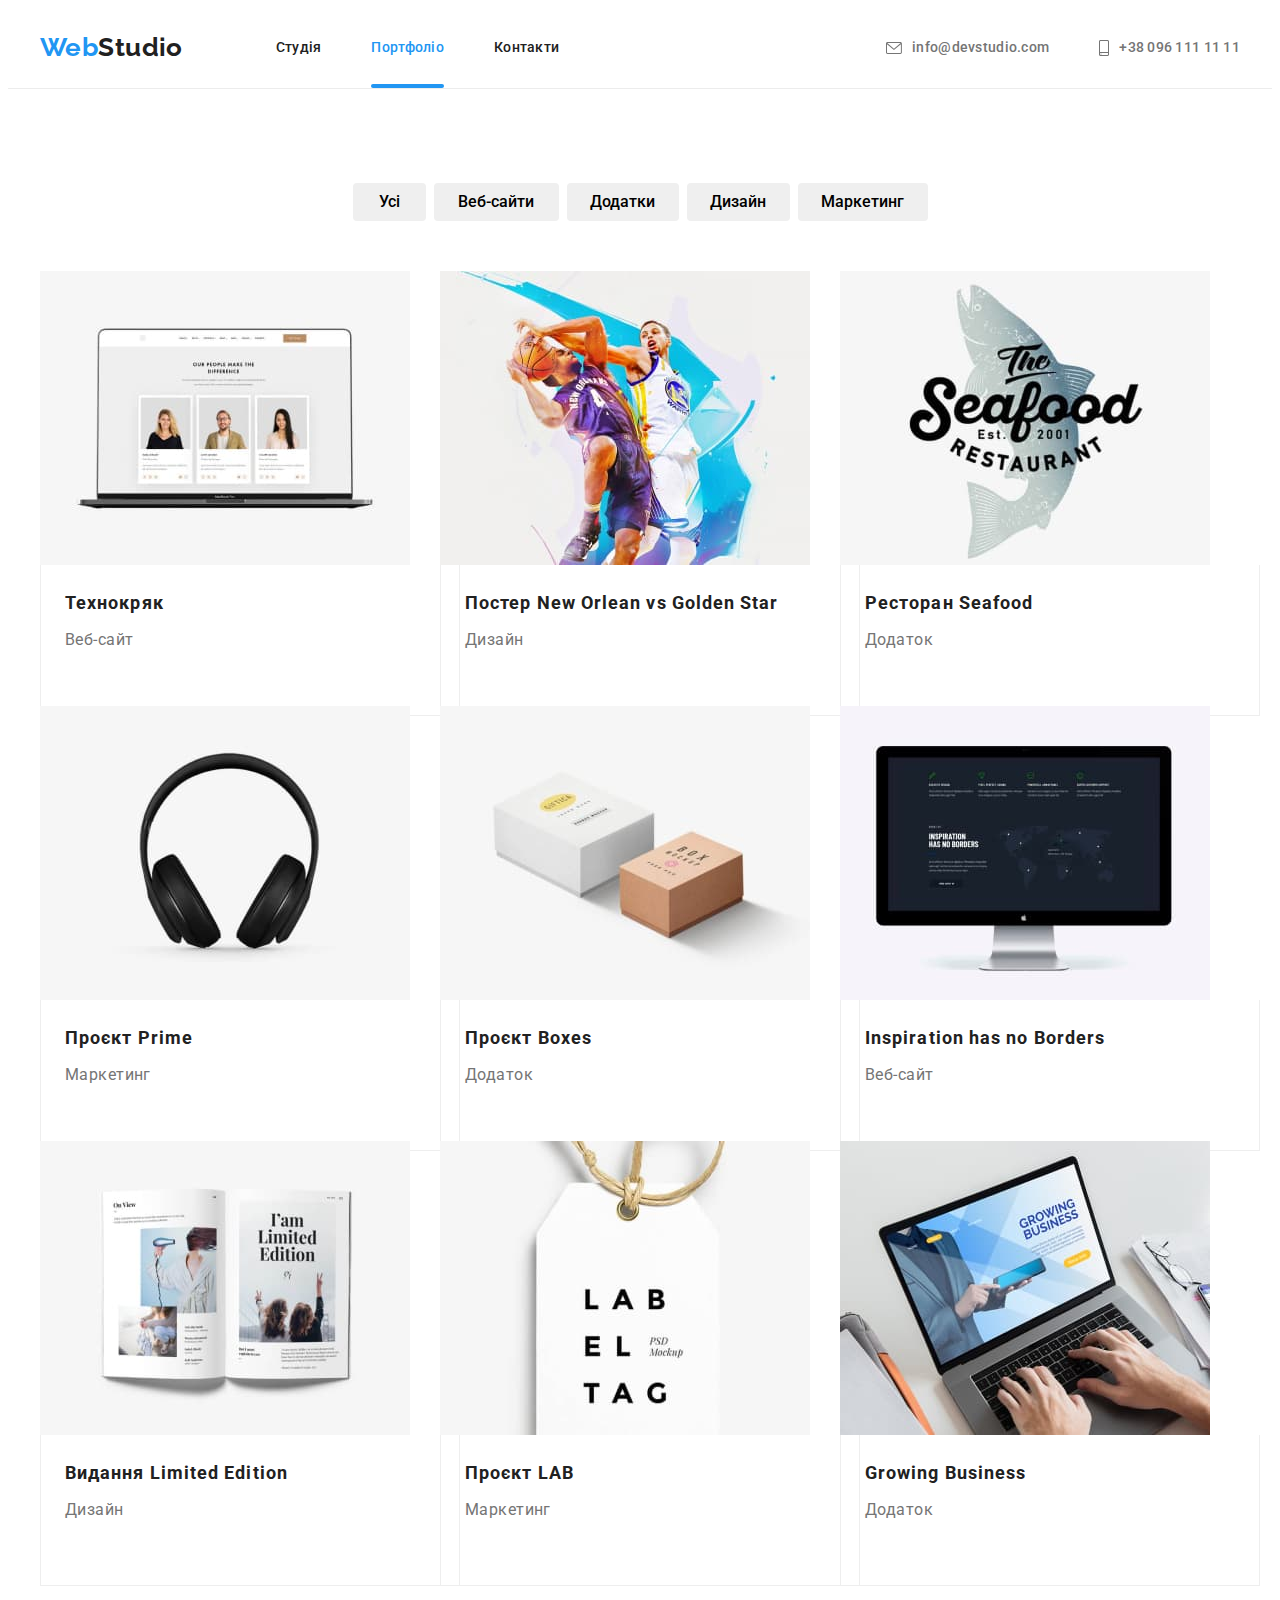
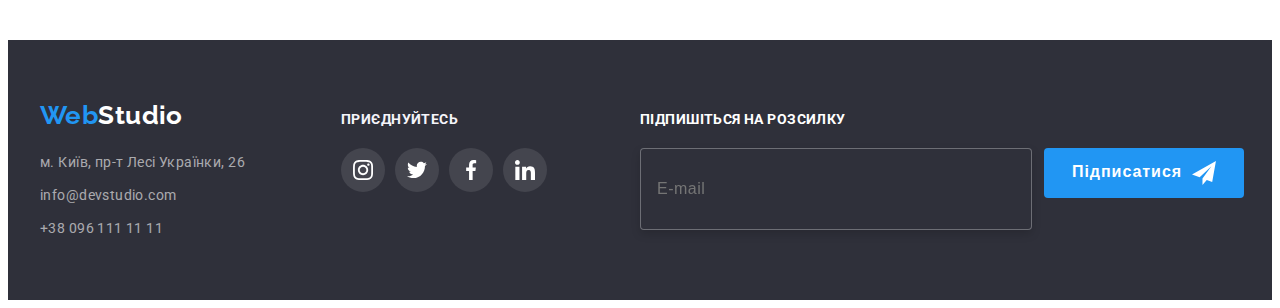
==== commit dbc73de1: "т" ====
--- a/portfolio.html
+++ b/portfolio.html
@@ -298,7 +298,27 @@
                         </li>
                     </ul>
                 </div>
+            <div class="footer-input-area">
+                <form action="">
+                    <p class="paragraph-input">Підпишіться на розсилку</p>
+                    <div class="line-fo">
+                        <input class="input-footer"
+                        type="email"
+                        name="mail"
+                        id="mail"
+                        placeholder="E-mail">
+                    <button class="footer-button" type="submit">
+                        <span class="span-foot">
+                        Підписатися
+                    </span>
+                    <svg class="icon-svg-button">
+                        <use href="./images/icons.svg#icon-icon-send"></use>
+                    </svg>
+                    </button>
+                    </div>
+                    </form>
             </div>
+        </div>
             </footer>
     </body>
 </html>--- a/css/style.css
+++ b/css/style.css
@@ -851,22 +851,19 @@
     width: 100%;
     height: 100%;
     border-radius: 50%;
+    display: flex;
+    justify-content: center;
+    align-items: center;
 }
 
 .footer-soc-lincs:not(:last-child) {
     margin-right: 10px;
     }
 
-.footer-icon-linc {
-    display: flex;
-    justify-content: center;
-    align-items: center;
-}
-
-
 .footer-item {
     align-items: baseline;
     display: flex;
+    justify-content: space-between;
 }
 
 .logo-footer {
@@ -879,6 +876,7 @@
 
 .div-fot {
     display: inline-block;
+    
 }
 
 
@@ -887,9 +885,106 @@
     margin-right: 70px;
 }
 
-
-
-
+.footer-input-area {
+    margin-left: 93px;
+
+}
+
+.paragraph-input {
+    font-weight: 700;
+    font-size: 14px;
+    line-height: 1.14;
+    letter-spacing: 0.03em;
+    text-transform: uppercase;
+    color: var(--primary-fon-color);
+    margin-bottom: 20px;
+
+}
+.input-footer {
+    width: 358px;
+    height: 50px;
+    border: 1px solid rgba(255, 255, 255, 0.3);
+    filter: drop-shadow(0px 4px 4px rgba(0, 0, 0, 0.15));
+    border-radius: 4px;
+    background-color: var(--darc-fon-color);
+    
+}
+
+.input-footer:hover {
+    border: 1px solid var(--acent-color);
+}
+
+.footer-list {
+    display: flex;
+}
+input[placeholder] {
+    font-weight: 400;
+    font-size: 16px;
+    line-height: 1.25;
+    letter-spacing: 0.03em;
+    padding: 15px 16px;
+    color: var(--secondary-texy-color);
+}
+
+.footer-button {
+    display: flex;
+    align-items: center;
+    justify-content: center;
+    width: 200px;
+    height: 50px;
+    background-color: var(--acent-color);
+    color:var(--primary-fon-color);
+    border-radius: 4px;
+    padding-top: 10px;
+    padding-bottom: 10px;
+    padding-left: 28px;
+    padding-right: 28px;
+    font-weight: 700;
+    font-size: 16px;
+    cursor: pointer;
+    margin-left: 12px;
+    border: none;
+}
+
+
+.footer-button:hover,
+.footer-button:focus {
+    background-color: var(--secondary-fon-col);
+    color: var(--primary-text-color);
+   
+
+    transition-property: background-color, color ;
+    transition-duration: 250ms;
+    transition-timing-function: cubic-bezier(0.4, 0, 0.2, 1);
+}
+
+
+.footer-button:hover .icon-svg-button {
+    fill: var(--primary-text-color);
+
+    transition-property: fill;
+    transition-duration: 250ms;
+    transition-timing-function: cubic-bezier(0.4, 0, 0.2, 1);
+}
+
+.icon-svg-button {
+    width: 24px;
+    height: 24px;
+    margin-left: 10px;
+    fill: var(--primary-fon-color);
+}
+
+.line-fo {
+    display: flex;
+}
+
+.span-foot {
+    font-weight: 700;
+    font-size: 16px;
+    line-height: 1.8;
+    text-align: center;
+    letter-spacing: 0.06em;
+}
 
 /* --------Портфоліо--------- */
 .pic-title {
@@ -933,8 +1028,8 @@
 }
 
 .portfolio-overlay-div {
-position: relative;
-overflow: hidden;
+    position: relative;
+    overflow: hidden;
 
 }
 
@@ -1086,10 +1181,192 @@
 
 } 
 
+.close:hover {
+    fill:var(--acent-color);
+
+    transition-property: fill;
+    transition-duration: 250ms;
+    transition-timing-function: cubic-bezier(0.4, 0, 0.2, 1);
+}
+
 .icons-svg-char {
     width: 18px;
     height: 18px;
 }
 
-
-
+.form-title {
+font-weight: 700;
+font-size: 20px;
+line-height: 1.15;
+text-align: center;
+letter-spacing: 0.03em;
+margin-bottom: 12px;
+color: var(--primary-text-color);
+}
+
+.input-style {
+    border: 1px solid rgba(33, 33, 33, 0.2);
+    border-radius: 4px;
+    width: 100%;
+    height: 40px;
+    left: 576px;
+    top: 382px; 
+
+    padding-left: 42px;
+} 
+
+.input-style:focus-visible {
+    border-color: var(--acent-color);
+}
+.input-style:focus-within {
+    border-color: var(--acent-color);
+
+} 
+
+.input-style:focus-within +svg{
+    fill:var(--acent-color);
+
+    transition-property: fill;
+    transition-duration: 250ms;
+    transition-timing-function: cubic-bezier(0.4, 0, 0.2, 1);
+    fill: var(--acent-color);
+} 
+
+
+.text-area:focus-within {
+    border: 1px solid var(--acent-color);
+
+    transition-property: border;
+    transition-duration: 250ms;
+    transition-timing-function: cubic-bezier(0.4, 0, 0.2, 1);
+}
+
+.submit-button-style {
+    width: 200px;
+    height: 50px;
+    color: var(--primary-fon-color);
+    background-color: var(--acent-color);
+    border-radius: 4px;
+    border: none;
+    padding: 10px 52px;
+    font-weight: 700;
+    font-size: 16px;
+    line-height: 1.875;
+    letter-spacing: 0.06em;
+    cursor: pointer;
+    transition-property: background-color, color ;
+    transition-duration: 250ms;
+    transition-timing-function: cubic-bezier(0.4, 0, 0.2, 1);
+    
+}
+
+
+.submit-button-style:hover,
+.submit-button-style:focus {
+    background-color: var(--secondary-fon-col);
+    color: var(--primary-text-color);
+    box-shadow: 0px 4px 4px rgba(0, 0, 0, 0.15);
+}
+
+
+.form-div-group {
+    margin-bottom: 10px;
+}
+
+.modal-style-area {
+    position: relative;
+    padding-top: 40px;
+    padding-bottom: 40px;
+    padding-left: 41px;
+    padding-right: 39px;
+   justify-content: center;
+   text-align: center;
+}
+
+
+
+.label-style {
+    display: flex;
+    align-items: left;
+    color: var(--secondary-texy-color);
+    font-weight: 400;
+    font-size: 12px;
+    line-height: 1.16;
+    margin-bottom: 4px;
+    letter-spacing: 0.01em;
+} 
+
+.style-area {
+    resize:none;
+    margin: 0px;
+    column-count:unset;
+    margin-bottom: 14px;
+}
+ .text-area {
+    resize: none;
+    width: 100%;
+    height: 120px;
+    border: 1px solid rgba(33, 33, 33, 0.2);
+    border-radius: 4px;
+    padding: 12px 16px; 
+} 
+
+
+textarea [placeholder] {
+    font-weight: 400;
+    font-size: 12px;
+    line-height: 1.16;
+    letter-spacing: 0.01em;
+
+    color: rgba(117, 117, 117, 0.5);
+}
+
+.checkbox-style {
+    display: flex;
+    justify-content: center;
+    align-items: center;
+    margin-bottom: 30px;
+}
+.linc-conditions {
+    color: var(--acent-color);
+    margin-left: 7px;
+}
+
+
+.label-s::before {
+    content: '';
+    display: block;
+    width: 16px;
+    height: 15px;
+    border: 2px solid var(--primary-text-color);
+    border-radius: 2px;
+    margin-right: 8px;
+}
+.label-s {
+    display: flex;
+    align-items: center;
+    border: none;
+    font-weight: 400;
+    font-size: 14px;
+    line-height: 24px;
+    letter-spacing: 0.03em;
+}
+
+.input-checkbox:checked + label::before {
+   border: none;
+    background-color: #212121;
+    background-image: url(../images/icon\ check.svg);
+}
+.input-svg {
+    position: absolute;
+    width: 18px;
+    height: 18px;
+    top:50%;
+    left: 15px;
+    transform: translateY(-50%);
+}
+
+
+.div-position-icon {
+    position: relative;
+}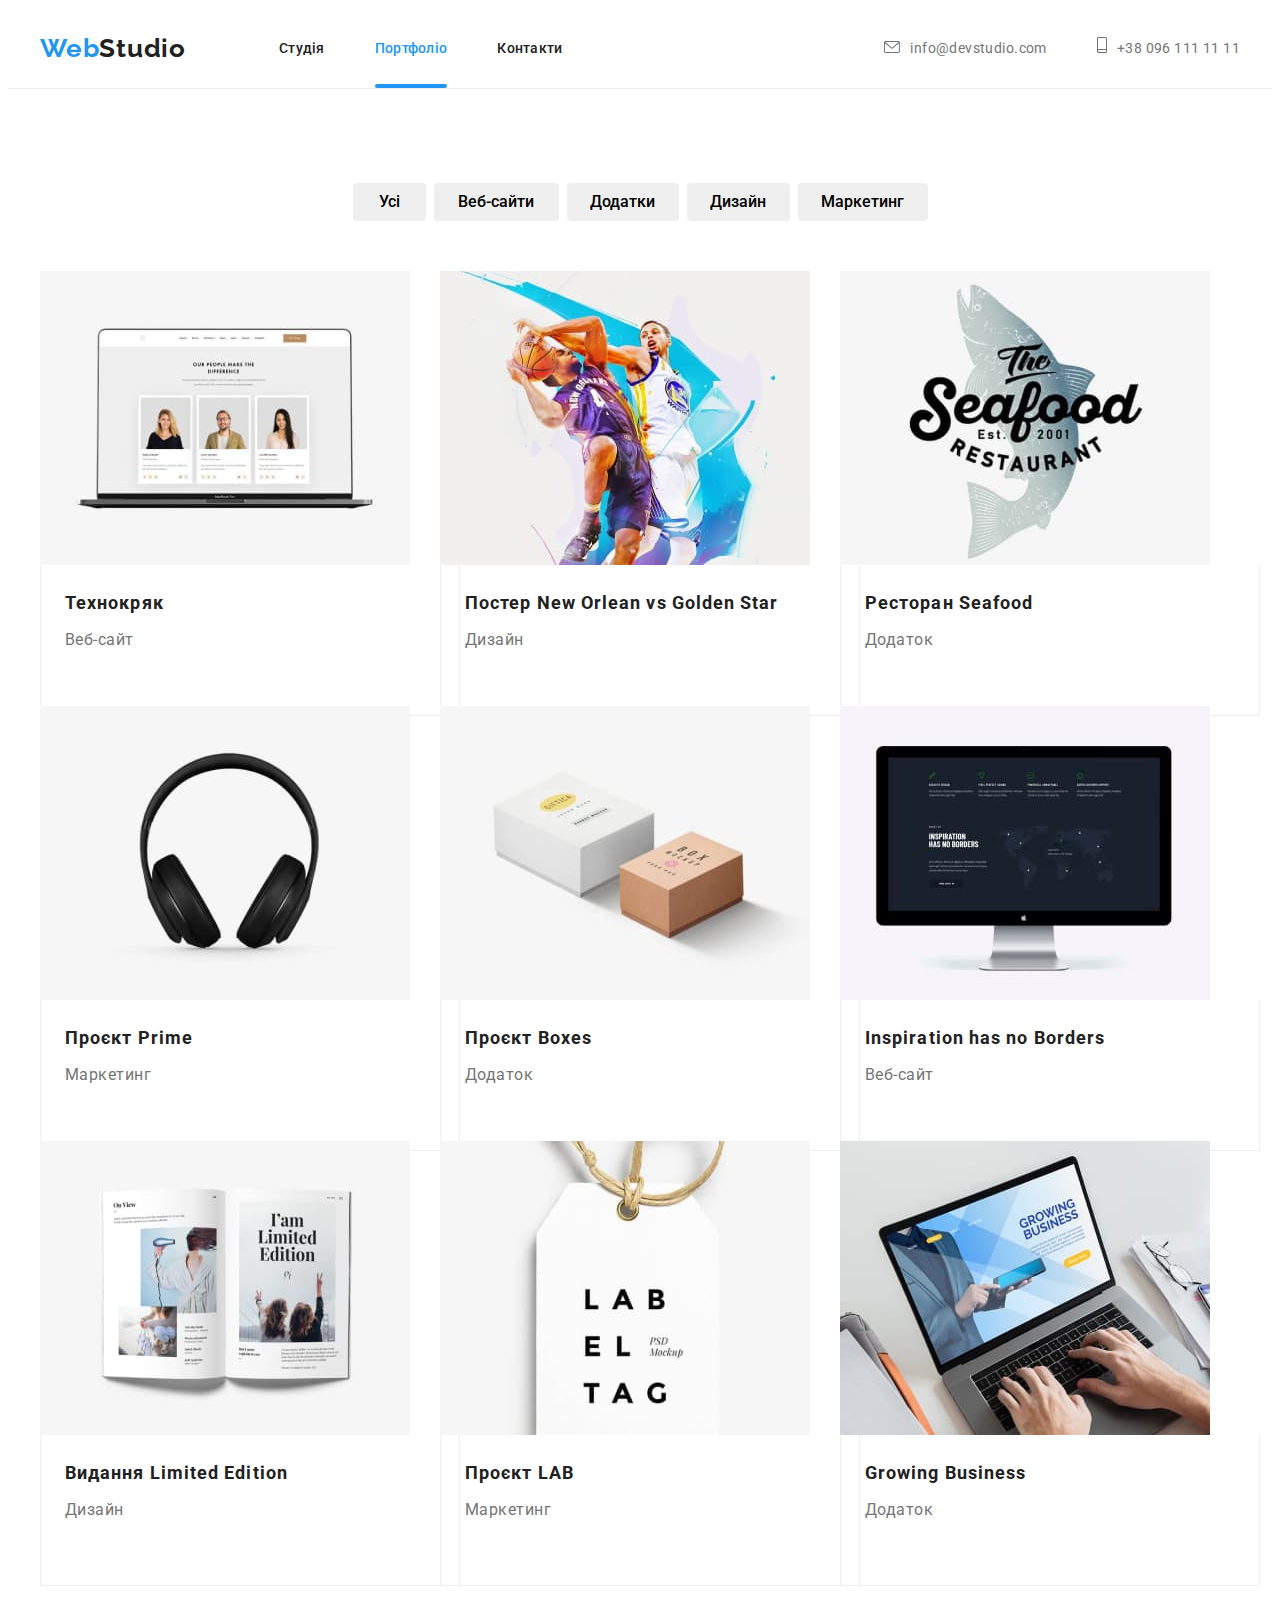
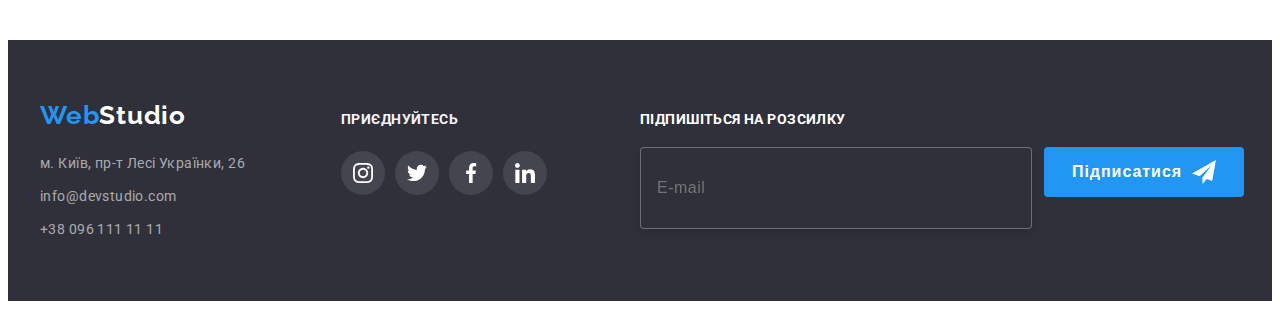
==== commit 9db5ded7: "ів" ====
--- a/portfolio.html
+++ b/portfolio.html
@@ -9,36 +9,37 @@
     <link rel="preconnect" href="https://fonts.gstatic.com" crossorigin>
     <link href="https://fonts.googleapis.com/css2?family=Raleway:wght@700&family=Roboto:wght@400;500;700;900&display=swap" rel="stylesheet">
     <link rel="stylesheet" href="https://cdnjs.cloudflare.com/ajax/libs/modern-normalize/1.1.0/modern-normalize.min.css" integrity="sha512-wpPYUAdjBVSE4KJnH1VR1HeZfpl1ub8YT/NKx4PuQ5NmX2tKuGu6U/JRp5y+Y8XG2tV+wKQpNHVUX03MfMFn9Q==" crossorigin="anonymous" referrerpolicy="no-referrer" />
-    <link rel="stylesheet" href="./css/style.css" >
+    <!-- <link rel="stylesheet" href="./css/style.css" > -->
+    <link rel="stylesheet" href="./css/main.min.css">
 </head>
 <body>
         <!--Шапка-->
-        <header class="head-top  ">
-        <div class="container main-nav">
+        <header class="header">
+        <div class="container main-navigation">
         <a href="./index.html" class="logo"> <span class="logo-web">Web</span>Studio</a>
             <!--Навігація по сайті-->
-            <nav class="nav">
-                <ul class="site-nav">
-                    <li class="item-nav">
-                    <a href="./index.html" class="header-link navs-item after ">Студія</a> 
+            <nav class="navigation">
+                <ul class="navigation__list">
+                    <li class="navigation__item">
+                    <a href="./index.html" class="navigation__link effect after ">Студія</a> 
                     </li>
-                    <li class="item-nav">
-                        <a href="./portfolio.html" class="header-link navs-item current">Портфоліо</a>
+                    <li class="navigation__item">
+                        <a href="./portfolio.html" class="navigation__link effect current">Портфоліо</a>
                     </li> 
-                    <li class="item-nav">
-                        <a href="" class="header-link navs-item after ">Контакти</a>
+                    <li class="navigation__item">
+                        <a href="" class="navigation__link effect after ">Контакти</a>
                     </li>
                 </ul>
             </nav>
             <!--Контатки-->
-            <ul class="auth-nav">
-                <li class="item-nav">
-                    <a href="mailto:info@devstudio.com" class="header-link"><svg width="16" height="12" class="icon-mail">
+            <ul class="authentication">
+                <li class="authentication__item">
+                    <a href="mailto:info@devstudio.com" class="authentication__link"><svg width="16" height="12" class="authentication__icon">
                         <use href="./images/icons.svg#icon-letter"></use>
                      </svg>info@devstudio.com</a>
                 </li>
-                <li class="item-nav">
-                    <a href="tel:+380961111111" class="header-link"><svg width="10" height="16" class="icon-mail">
+                <li class="authentication__item">
+                    <a href="tel:+380961111111" class="authentication__link"><svg width="10" height="16" class="authentication__icon">
                         <use href="./images/icons.svg#icon-tel"></use>
                      </svg>+38 096 111 11 11</a>
                 </li>
--- a/css/style.css
+++ b/css/style.css
@@ -49,6 +49,19 @@
     
 }
 
+.site-nav,
+.auth-nav,
+.list-benefits,
+.team-list,
+.buttons-filter,
+.photos-list,
+.list-work,
+.site-nav-footer,
+.list-client,
+.footer-list
+{
+    list-style: none;
+}
 ul {
     padding: 0;
     margin: 0;
@@ -218,19 +231,7 @@
     transition-duration: 250ms;
     transition-timing-function: linear; 
 }
-.site-nav,
-.auth-nav,
-.list-benefits,
-.team-list,
-.buttons-filter,
-.photos-list,
-.list-work,
-.site-nav-footer,
-.list-client,
-.footer-list
-{
-    list-style: none;
-}
+
 
 
 .icon-mail {
@@ -261,7 +262,6 @@
      fill: var(--secondary-texy-color); 
 }
 
-/* ------------Декоративні елементи------------*/
 
 
 
--- a/css/main.min.css
+++ b/css/main.min.css
@@ -0,0 +1 @@
+:root{--primary-text-color: #212121;--acent-color: #2196F3;--secondary-texy-color:#757575;--primary-fon-color: #ffffff;--secondary-fon-col: #F5F4FA;--darc-fon-color:#2F303A;--adres-color:rgba(255, 255, 255, 0.6);--work-fon-color:#F5F5F5;--header-border-color:#ECECEC;--color-cards-border: #EEEEEE;--background-color-hero: #C4C4C4;--border-clients-color: #AFB1B8;--bacjground-color-footer-lincs: rgba(255, 255, 255, 0.1);--primery-icon-color:#AFB1B8;--background-color-img: rgba(47, 48, 58, 0.8);--background-color-img-overley:rgba(33, 150, 243, 0.9);--background-color-modal-window: rgba(0, 0, 0, 0.2);--primary-cubic-bezir: cubic-bezier(0.4, 0, 0.2, 1);--primary-padding-bottom: 10px;--modal-input-color: rgba(33, 33, 33, 0.2)}.label-s,.checkbox-style,.footer-icon-linc,.client-item,.list-client,.client-title,.team-soc-link,.team-list-socialm,.item-p,.privileges-item,.main-navigation,.footer-button,.close{display:flex;align-items:center}h1,h2,h3,h4,h5,h6,p{margin:0}.navigation__list,.authentication__link,.authentication,.list-benefits,.team-list,.buttons-filter,.photos-list,.list-work,.site-nav-footer,.list-client,.footer-list{list-style:none}ul{padding:0;margin:0}body{font-family:"Roboto","sans-serif";font-size:14px;font-weight:400;line-height:1.7142857143;letter-spacing:.03em;color:var(--primary-text-color);background-color:var(--primary-fon-color)}.section{padding-top:94px;padding-bottom:94px}.button-style{background-color:var(--acent-color);color:var(--primary-fon-color);border:none;cursor:pointer;font-weight:700;font-size:16px;line-height:1.87;display:inline-block;background:var(--acent-color);border-radius:4px;max-width:216px;max-height:50px;padding:10px 32px;transition-property:background-color,color;transition-duration:250ms;transition-timing-function:cubic-bezier(0.4, 0, 0.2, 1)}.button-style:hover,.button-style:focus,.button-style:active{background-color:var(--secondary-fon-col);color:var(--primary-text-color);box-shadow:0px 4px 4px rgba(0,0,0,.15);border-radius:4px}.buttons-filter .button{font-weight:500;font-size:16px;line-height:1.62;color:var(--primary-text-color);background-color:var(--secondary-fon-col);border:none;transition:color 250ms cubic-bezier(0.4, 0, 0.2, 1)}.button{background-color:var(--secondary-fon-col)}.button-filter{font-family:"Roboto","sans-serif";border:0;font-weight:500;font-size:16px;line-height:1.62;text-align:center;border-radius:4px;cursor:pointer;max-height:38px;padding-top:6px;padding-bottom:6px;padding-left:22px;padding-right:22px}.button-filter:hover,.button-filter:focus,.button-filter:active{background-color:var(--acent-color);color:var(--primary-fon-color);box-shadow:0px 3px 1px rgba(0,0,0,.1),0px 1px 2px rgba(0,0,0,.08),0px 2px 2px rgba(0,0,0,.12);border-radius:4px}.buttons-filters{display:flex;justify-content:center;margin-bottom:50px}.buttons-filter:not(:first-child){margin-left:8px}.button-all{width:73px;padding-left:25px;padding-right:25px;transition-property:background-color,color;transition-duration:250ms;transition-timing-function:cubic-bezier(0.4, 0, 0.2, 1)}.button-web{width:125px;transition-property:background-color,color;transition-duration:250ms;transition-timing-function:cubic-bezier(0.4, 0, 0.2, 1)}.button-adds{width:112px;transition-property:background-color,color;transition-duration:250ms;transition-timing-function:cubic-bezier(0.4, 0, 0.2, 1)}.button-dysain{width:103px;transition-property:background-color,color;transition-duration:250ms;transition-timing-function:cubic-bezier(0.4, 0, 0.2, 1)}.button-market{width:130px;transition-property:background-color,color;transition-duration:250ms;transition-timing-function:cubic-bezier(0.4, 0, 0.2, 1)}.submit-button-style{width:200px;height:50px;color:var(--primary-fon-color);background-color:var(--acent-color);border-radius:4px;border:none;padding:10px 52px;font-weight:700;font-size:16px;line-height:1.875;letter-spacing:.06em;cursor:pointer;transition-property:background-color,color;transition-duration:250ms;transition-timing-function:cubic-bezier(0.4, 0, 0.2, 1)}.submit-button-style:hover,.submit-button-style:focus{background-color:var(--secondary-fon-col);color:var(--primary-text-color);box-shadow:0px 4px 4px rgba(0,0,0,.15)}.close{position:absolute;width:30px;height:30px;top:8px;right:8px;fill:#000;background:var(--primary-link-color);border:1px solid rgba(0,0,0,.1);border-radius:50%;justify-content:center;cursor:pointer;padding:6px}.close:hover{fill:var(--acent-color);transition-property:fill;transition-duration:250ms;transition-timing-function:cubic-bezier(0.4, 0, 0.2, 1)}.footer-button{justify-content:center;width:200px;height:50px;background-color:var(--acent-color);color:var(--primary-fon-color);border-radius:4px;padding-top:10px;padding-bottom:10px;padding-left:28px;padding-right:28px;font-weight:700;font-size:16px;cursor:pointer;margin-left:12px;border:none}.footer-button:hover,.footer-button:focus{background-color:var(--secondary-fon-col);color:var(--primary-text-color);transition-property:background-color,color;transition-duration:250ms;transition-timing-function:cubic-bezier(0.4, 0, 0.2, 1)}.footer-button:hover .icon-svg-button,.footer-button:focus .icon-svg-button{fill:var(--primary-text-color);transition-property:fill;transition-duration:250ms;transition-timing-function:cubic-bezier(0.4, 0, 0.2, 1)}.container{width:1200px;padding-left:15px;padding-right:15px;margin:0 auto}.logo{font-family:"Raleway","sans-serif";font-size:26px;font-weight:700;line-height:1.1923076923;letter-spacing:.03em;text-decoration:none;color:var(--primary-text-color);margin-right:93px}.logo-web{color:var(--acent-color)}.logo-footer{font-family:"Raleway","sans-serif";font-size:26px;font-weight:700;line-height:1.1923076923;letter-spacing:.03em;color:var(--primary-fon-color);text-decoration:none;display:inline-block}.logo-footer{margin-bottom:20px}.header{background-color:var(--primary-fon-color);border-bottom:1px solid var(--header-border-color)}.main-navigation{justify-content:center}.navigation__list{color:var(--primary-text-color);display:flex}.navigation__list .navigation__item:not(:last-child){margin-right:50px}.navigation__list .navigation__link,.navigation__list{color:var(--primary-text-color)}.navigation__list .navigation__link:hover,.navigation__list .navigation__link:focus{color:var(--acent-color)}.navigation__list .navigation__link.current{color:var(--acent-color)}.navigation{margin-right:auto}.navigation__link{display:block;padding-top:32px;padding-bottom:32px;font-size:14px;font-weight:500;line-height:1.1428571429;letter-spacing:.02em;transition-property:background-color;transition-duration:250ms;transition-timing-function:cubic-bezier(0.4, 0, 0.2, 1);text-decoration:none;transition-property:color;transition-duration:250ms;transition-timing-function:linear;display:flex;justify-content:center;fill:var(--secondary-texy-color)}.navigation__link:active{color:var(--acent-color)}.navigation__link:focus,.navigation__link:hover{fill:var(--acent-color)}.effect{position:relative}.effect.after:hover::after{transform:scaleX(1)}.effect:hover::after,.effect:focus::after{display:inline-block}.current::after{position:absolute;content:"";bottom:0;left:0;width:100%;height:4px;border-radius:2px;background-color:var(--acent-color)}.effect.after::after{content:"";position:absolute;width:100%;height:4px;bottom:0;left:0;border-radius:2px;background-color:var(--acent-color);transform:scaleX(0);transition:transform 250ms cubic-bezier(0.4, 0, 0.2, 1);display:block}.authentication{display:flex}.authentication .authentication__link,.authentication{color:var(--secondary-texy-color);text-decoration:none}.authentication .authentication__link:hover,.authentication .authentication__link:focus{color:var(--acent-color);fill:var(--acent-color);transition:color 250ms cubic-bezier(0.4, 0, 0.2, 1)}.authentication .authentication__item+.authentication__item{margin-left:50px}.authentication__icon{fill:var(--secondary-texy-color);margin-right:10px;transition:fill 250ms cubic-bezier(0.4, 0, 0.2, 1)}.section-hero{background-image:linear-gradient(rgba(47, 48, 58, 0.4), rgba(47, 48, 58, 0.4)),url(../images/hero.jpg);background-repeat:no-repeat;background-size:cover;background-color:var(--darc-fon-color);text-align:center;padding-top:200px;padding-bottom:200px;max-width:1600px;margin:0 auto}.section .section-hero{padding:0}.hero-title{color:var(--primary-fon-color);max-width:696px;font-size:44px;font-weight:900;line-height:1.3636363636;letter-spacing:.06em;text-transform:uppercase;margin-bottom:30px;margin-left:auto;margin-right:auto}.list-benefits{display:flex}.list-benefits .list-item:not(:last-child){margin-right:30px}.list-item{width:270px}.visually-hidden{position:absolute;width:1px;height:1px;margin:-1px;border:0;padding:0;white-space:nowrap;-webkit-clip-path:inset(100%);clip-path:inset(100%);clip:rect(0 0 0 0);overflow:hidden}.list-title{font-size:14px;font-weight:700;line-height:1.1428571429;letter-spacing:.03em;text-transform:uppercase;color:var(--primary-text-color);margin-bottom:var(--primary-padding-bottom)}.paragraph{color:var(--secondary-texy-color)}.privileges-item{justify-content:center;margin-bottom:30px;width:270px;height:120px;background:var(--secondary-fon-col);border-radius:4px}.nopadding{padding-top:0px}.section-work-title{font-size:36px;font-weight:700;line-height:1.1666666667;letter-spacing:.03em;margin-bottom:50px;text-align:center}.list-work{display:flex}.list-work .item-do{margin-right:30px}.list-work .item-do:last-child{margin-right:0}.img-item,.team-picks{display:block;width:100%;height:auto}.paragraph-item{display:block;font-size:14px;font-weight:700;line-height:1.1428571429;letter-spacing:.03em;text-transform:uppercase;color:var(--primary-fon-color)}.item-do{position:relative}.item-p{width:100%;height:70px;justify-content:center;position:absolute;bottom:0}.item-div-img::after{content:"";background-color:rgba(47,48,58,.8);position:absolute;display:inline-block;width:100%;height:70px;bottom:0}.section-team{background-color:var(--secondary-fon-col)}.section-title{font-size:36px;font-weight:700;line-height:1.1666666667;letter-spacing:.03em;text-align:center;margin-bottom:50px}.paragraph-team{font-size:16px;font-weight:400;line-height:1.1875;letter-spacing:.03em;text-align:center;color:var(--secondary-texy-color);margin-bottom:16px}.team-title{font-size:16px;font-weight:500;line-height:1.1875;letter-spacing:.03em;text-align:center;margin-bottom:var(--primary-padding-bottom)}.team{display:flex;justify-content:center}.team .team-list:not(:last-child){margin-right:30px}.team-picks{margin-bottom:30px}.team-list{box-shadow:0px 1px 3px rgba(0,0,0,.12),0px 1px 1px rgba(0,0,0,.14),0px 2px 1px rgba(0,0,0,.2);border-radius:0px 0px 4px 4px;background-color:var(--primary-fon-color)}.team-list-socialm{justify-content:center;padding-bottom:30px}.team-item-socialm{width:44px;height:44px}.team-item-socialm:not(:last-child){margin-right:10px}.team-soc-link{width:100%;height:100%;border-radius:50%;justify-content:center;transition:background-color 250ms cubic-bezier(0.4, 0, 0.2, 1)}.team-soc-link:focus,.team-soc-link:hover{background-color:var(--acent-color)}.team-soc-link:hover .team-soc-icon{fill:var(--primary-fon-color)}.team-soc-link:focus .team-soc-icon{fill:var(--primary-fon-color)}.team-soc-icon{fill:var(--primery-icon-color);transition:fill 250ms cubic-bezier(0.4, 0, 0.2, 1)}.client-title{font-size:36px;font-weight:700;line-height:1.1666666667;letter-spacing:.03em;text-align:center;justify-content:center;margin-bottom:50px}.clients-div{background-color:var(--primary-fon-color)}.list-client{justify-content:center}.icon-clients{width:106px;height:60px;fill:var(--primery-icon-color);transition:fill 250ms cubic-bezier(0.4, 0, 0.2, 1)}.company{width:170px;height:92px}.company:not(:last-child){margin-right:30px}.client-item{width:100%;height:100%;padding:16px 32px;border:1px solid var(--border-clients-color);border-radius:4px;transition:border 250ms cubic-bezier(0.4, 0, 0.2, 1),fill 250ms cubic-bezier(0.4, 0, 0.2, 1)}.client-item:hover{border:1px solid var(--acent-color)}.client-item:focus{border:1px solid var(--acent-color)}.client-item:hover .icon-clients{fill:var(--acent-color)}.client-item:focus .icon-clients{fill:var(--acent-color)}.client-item:hover{border-radius:4px;fill:var(--acent-color)}.footer{background-color:var(--darc-fon-color);padding-top:60px;padding-bottom:60px}.footer-item>.logo-footer{margin-bottom:20px}.site-nav-footer>li:not(:last-child){margin-bottom:9px}.address{font-style:normal;width:231px}.address-item{color:var(--primary-fon-color);text-decoration:none}.address-items{color:var(--adres-color);text-decoration:none;transition-property:color;transition-duration:250ms;transition-timing-function:linear}.address-items:hover,.address-items:focus{color:var(--acent-color)}.footer-paragraph{color:var(--secondary-fon-col);font-size:14px;font-weight:700;line-height:1.7142857143;letter-spacing:.03em;text-transform:uppercase;margin-bottom:20px}.footer-soc-lincs{display:inline-flex;justify-content:center;align-content:center;width:44px;height:44px;fill:var(--primary-fon-color);background-color:var(--bacjground-color-footer-lincs);border-radius:50%}.footer-icon-linc{width:100%;height:100%;border-radius:50%;justify-content:center;fill:var(--primary-fon-color);transition-property:background-color;transition-duration:250ms;transition-timing-function:cubic-bezier(0.4, 0, 0.2, 1)}.footer-icon-linc:hover{background-color:var(--acent-color)}.footer-icon-linc:focus{background-color:var(--acent-color)}.footer-soc-lincs:not(:last-child){margin-right:10px}.footer-item{align-items:baseline;display:flex;justify-content:space-between}.div-fot{display:inline-block}.div-fot .fot-portfolio{margin-bottom:30px}.adress-div{display:inline-block;margin-right:70px}.footer-input-area{margin-left:93px}.paragraph-input{font-size:14px;font-weight:700;line-height:1.1428571429;letter-spacing:.03em;text-transform:uppercase;color:var(--primary-fon-color);margin-bottom:20px}.input-footer{width:358px;height:50px;border:1px solid rgba(255,255,255,.3);filter:drop-shadow(0px 4px 4px rgba(0, 0, 0, 0.15));border-radius:4px;background-color:var(--darc-fon-color)}.input-footer:hover{border:1px solid var(--acent-color)}.footer-list{display:flex}input[placeholder]{font-size:16px;line-height:1.25;letter-spacing:.03em;padding:15px 16px;color:var(--secondary-texy-color)}.icon-svg-button{width:24px;height:24px;margin-left:10px;fill:var(--primary-fon-color)}.line-fo{display:flex}.span-foot{font-size:16px;font-weight:700;line-height:1.875;letter-spacing:.06em;text-align:center}.pic-title{font-size:18px;font-weight:700;line-height:2;letter-spacing:.06em;color:var(--primary-text-color)}.pic-paragraph{font-size:16px;line-height:1.875;letter-spacing:.03em;color:var(--secondary-texy-color)}.paragraph-overley{position:absolute;top:0;font-size:18px;font-weight:400;line-height:1.5555555556;letter-spacing:.03em;color:var(--primary-fon-color);background-color:var(--background-color-img-overley);padding:63px 24px;height:101%;transform:translateY(100%);transition:transform 250ms cubic-bezier(0.4, 0, 0.2, 1)}.portfolio-overlay-div{position:relative;overflow:hidden}.port{border:1px solid var(--header-border-color);border-top:none;border-left:none;border-right:none}.pic-list{display:flex;flex-wrap:wrap}.photos-list{width:370px;height:405px;margin-right:30px;margin-bottom:30px}.photos-list:nth-child(3n){margin-right:0}.photos-list:nth-last-child(-n+3){margin-bottom:0}.portfolio-list{justify-content:center}.cards{display:block;border:1px solid var(--color-cards-border);border-top:none;width:370px;height:110px;padding-top:20px;padding-bottom:20px;padding-left:24px;padding-right:24px}.cards>.pic-title{margin-bottom:4px}.link-content{width:100%;height:100%;text-decoration:none;display:inline-block;transition-property:box-shadow;transition-duration:250ms;transition-timing-function:linear}.link-content:hover{box-shadow:0px 1px 1px rgba(0,0,0,.12),0px 4px 4px rgba(0,0,0,.06),1px 4px 6px rgba(0,0,0,.16)}.link-content:focus{box-shadow:0px 1px 1px rgba(0,0,0,.12),0px 4px 4px rgba(0,0,0,.06),1px 4px 6px rgba(0,0,0,.16)}.link-content:hover .paragraph-overley,.link-content:focus .paragraph-overley{transform:translateY(0)}.backdrop{position:fixed;top:0;width:100%;height:100%;background-color:var(--background-color-modal-window);transition:opacity 250ms cubic-bezier(0.4, 0, 0.2, 1),visibility 250ms cubic-bezier(0.4, 0, 0.2, 1)}.modal{position:absolute;top:50%;left:50%;transform:translate(-50%, -50%) scale(1);height:581px;width:528px;background:var(--primary-fon-color);box-shadow:0px 1px 3px rgba(0,0,0,.12),0px 1px 1px rgba(0,0,0,.14),0px 2px 1px rgba(0,0,0,.2);border-radius:4px;transition:transform 250ms cubic-bezier(0.4, 0, 0.2, 1)}.backdrop.is-hidden{opacity:0;visibility:hidden;pointer-events:none;overflow:visible}.backdrop.is-hidden.is-hidden .modal{transform:translate(-50%, -50%) scale(0)}.icons-svg-char{width:18px;height:18px}.form-title{font-size:20px;font-weight:700;line-height:1.15;letter-spacing:.03em;text-align:center;margin-bottom:12px;color:var(--primary-text-color)}.input-style{border:1px solid var(--modal-input-color);border-radius:4px;width:100%;height:40px;left:576px;top:382px;padding-left:42px}.input-style:focus-visible{border-color:var(--acent-color)}.input-style:focus-within{border-color:var(--acent-color)}.input-style:focus-within+svg{fill:var(--acent-color);transition-property:fill;transition-duration:250ms;transition-timing-function:cubic-bezier(0.4, 0, 0.2, 1);fill:var(--acent-color)}.text-area:focus-within{border:1px solid var(--acent-color);transition-property:border;transition-duration:250ms;transition-timing-function:cubic-bezier(0.4, 0, 0.2, 1)}.form-div-group{margin-bottom:10px}.modal-style-area{position:relative;padding-top:40px;padding-bottom:40px;padding-left:41px;padding-right:39px;justify-content:center;text-align:center}.label-style{display:flex;align-items:left;color:var(--secondary-texy-color);font-size:12px;line-height:1.1666666667;letter-spacing:.01em;margin-bottom:4px}.style-area{resize:none;margin:0px;-moz-column-count:unset;column-count:unset;margin-bottom:14px}.text-area{resize:none;width:100%;height:120px;border:1px solid var(--modal-input-color);border-radius:4px;padding:12px 16px}textarea [placeholder]{font-size:12px;line-height:1.1666666667;letter-spacing:.01em;color:rgba(117,117,117,.5)}.checkbox-style{justify-content:center;margin-bottom:30px}.linc-conditions{color:var(--acent-color);margin-left:7px}.label-s::before{content:"";display:block;width:16px;height:15px;border:2px solid var(--primary-text-color);border-radius:2px;margin-right:8px}.label-s{border:none;font-size:14px;line-height:1.7142857143;letter-spacing:.03em}.input-checkbox:checked+label::before{border:none;background-color:var(--primary-text-color);background-image:url(../images/icon\ check.svg)}.input-svg{position:absolute;width:18px;height:18px;top:50%;left:15px;transform:translateY(-50%)}.div-position-icon{position:relative}/*# sourceMappingURL=main.min.css.map */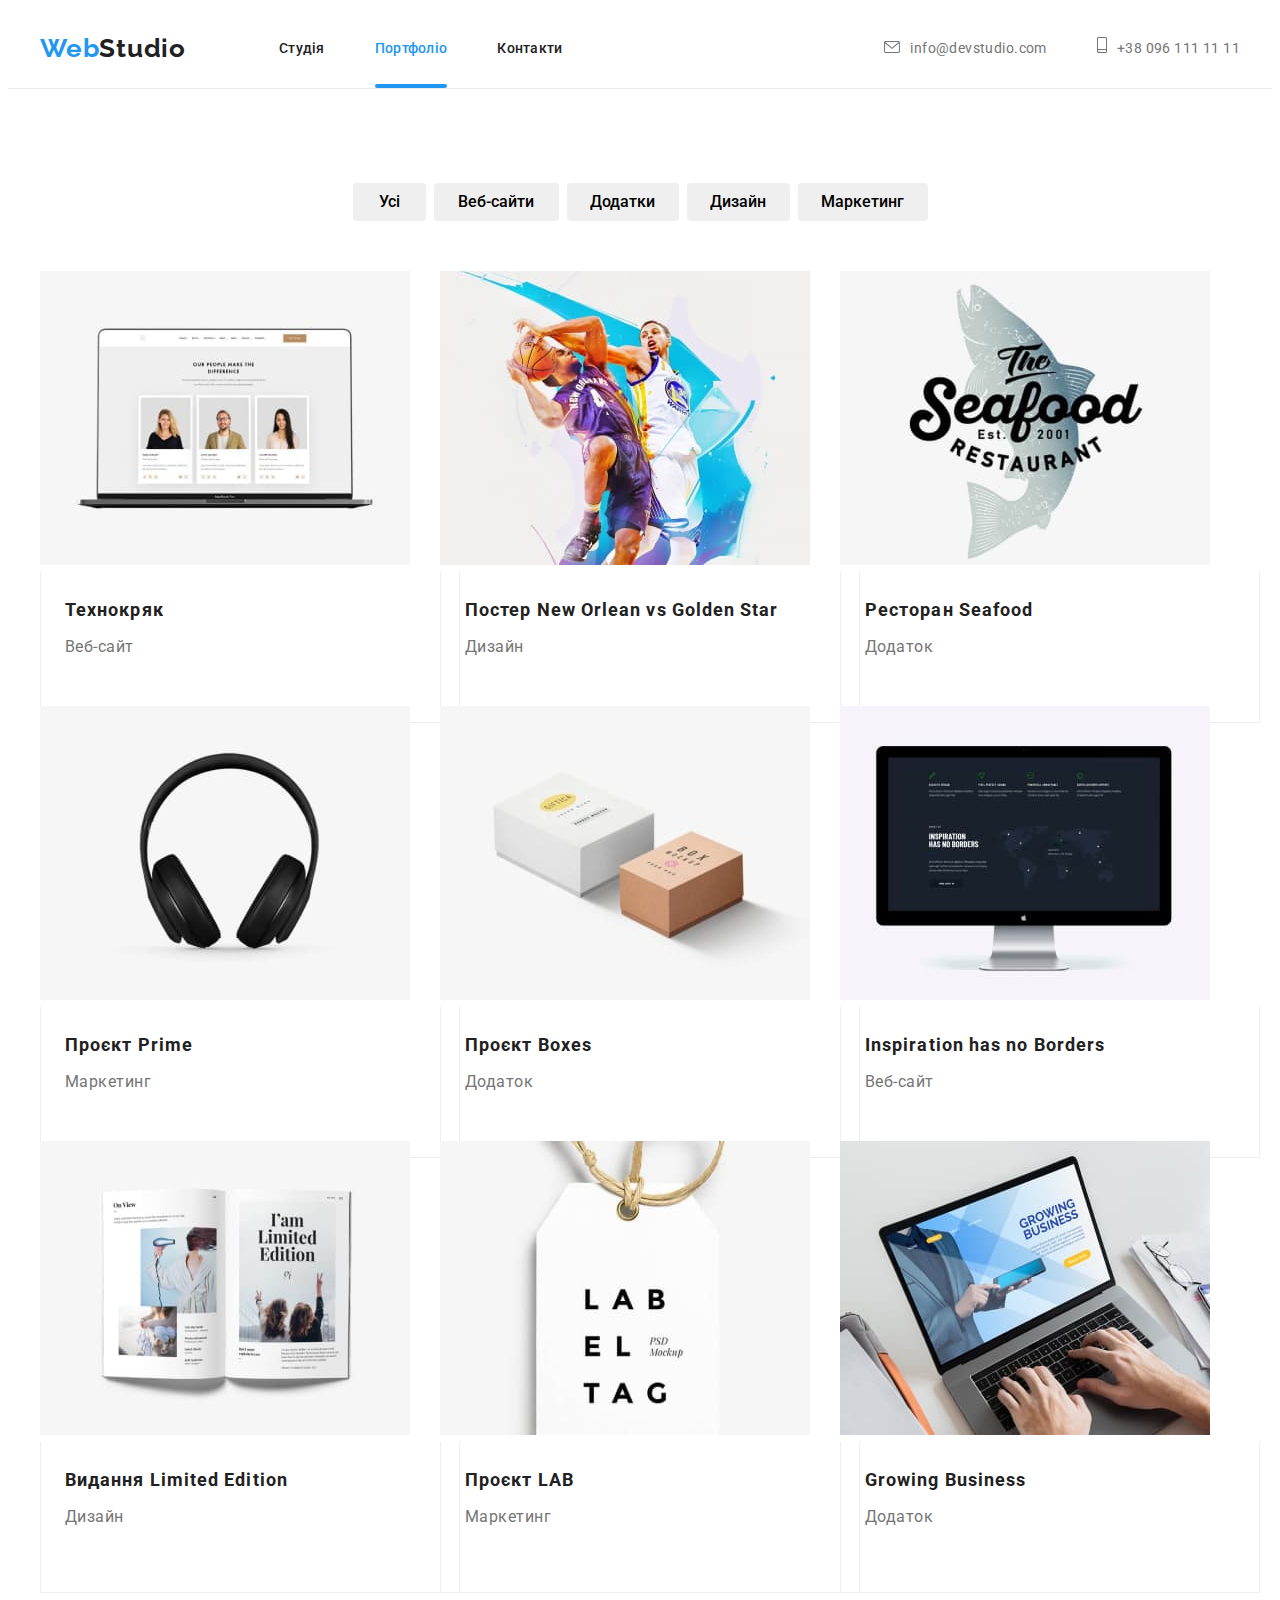
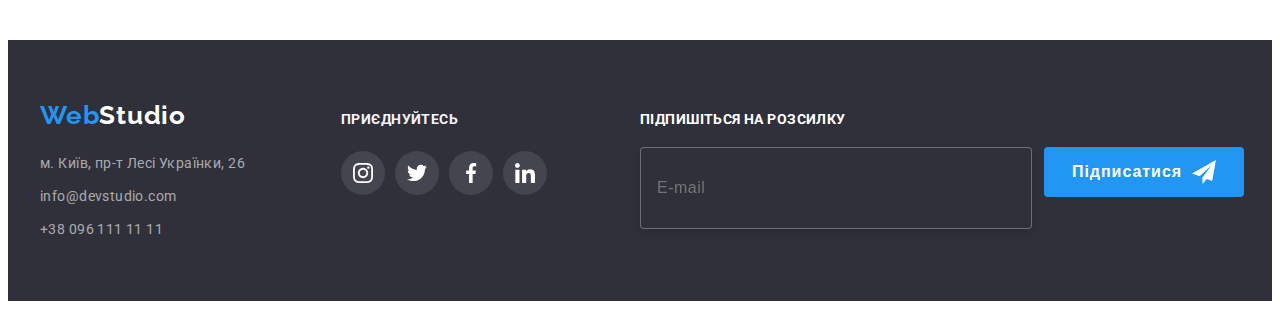
==== commit 6a67bf58: "bem" ====
--- a/portfolio.html
+++ b/portfolio.html
@@ -50,32 +50,32 @@
     <main>  
         <!--Кнопки фільтру-->
         
-    <section class="  section ">
+    <section class="section">
             <div class="container">  
             <h1 class="visually-hidden">Навігація фільтром сайту</h1>
-            <ul class="buttons-filters ">
-                <li class="buttons-filter"> 
-                    <button class="button-filter button-all" type="button">Усі</button> 
-                </li>
-                <li class="buttons-filter">
-                    <button class="button-filter button-web" type="button">Веб-сайти</button>
-                </li>
-                <li class="buttons-filter">
-                    <button class="button-filter button-adds" type="button">Додатки</button>
-                </li>
-                <li class="buttons-filter">
-                    <button class="button-filter button-dysain" type="button">Дизайн</button>
-                </li>
-                <li class="buttons-filter">
-                    <button class="button-filter button-market" type="button">Маркетинг</button>
+            <ul class="buttons">
+                <li class="buttons__item"> 
+                    <button class="button button-all" type="button">Усі</button> 
+                </li>
+                <li class="buttons__item">
+                    <button class="button button-web" type="button">Веб-сайти</button>
+                </li>
+                <li class="buttons__item">
+                    <button class="button button-adds" type="button">Додатки</button>
+                </li>
+                <li class="buttons__item">
+                    <button class="button button-dysain" type="button">Дизайн</button>
+                </li>
+                <li class="buttons__item">
+                    <button class="button button-market" type="button">Маркетинг</button>
                 </li>
             </ul>   
-            <ul class="pic-list">
-                <li class="photos-list">
-                <a href="" class="link-content">
-                    <div class="portfolio-overlay-div">
-                    <img src="./images/techno.jpg" class="img-item" width="370" height="294" alt="Зображення Ноутбук">
-                    <p class="paragraph-overley">
+            <ul class="portfolio">
+                <li class="portfolio__list">
+                <a href="" class="portfolio__link">
+                    <div class="portfolio-overlay">
+                    <img src="./images/techno.jpg" class="portfolio__image" width="370" height="294" alt="Зображення Ноутбук">
+                    <p class="portfolio-overlay__paragraph">
                         Ресурс пропонує комплексні
                         пропозиції з різним рівнем
                         функціоналу та сервісів.
@@ -85,16 +85,16 @@
                     </p>
                     </div>
                     <div class="cards">
-                        <h2 class="pic-title">Технокряк</h2>
-                        <p class="pic-paragraph">Веб-сайт</p>
-                    </div>
-                </a>
-                </li>
-                <li class="photos-list">
-                <a href="" class="link-content">
-                    <div class="portfolio-overlay-div">
-                    <img src="./images/new-orlean.jpg" class="img-item" width="370" height="294" alt="Пострер з баскетболістами">
-                    <p class="paragraph-overley">
+                        <h2 class="cards__title">Технокряк</h2>
+                        <p class="cards__paragraph">Веб-сайт</p>
+                    </div>
+                </a>
+                </li>
+                <li class="portfolio__list">
+                <a href="" class="portfolio__link">
+                    <div class="portfolio-overlay">
+                    <img src="./images/new-orlean.jpg" class="portfolio__image" width="370" height="294" alt="Пострер з баскетболістами">
+                    <p class="portfolio-overlay__paragraph">
                         Ресурс пропонує комплексні
                         пропозиції з різним рівнем
                         функціоналу та сервісів.
@@ -104,35 +104,35 @@
                     </p>
                     </div>
                     <div class="cards">   
-                        <h2 class="pic-title">Постер New Orlean vs Golden Star</h2>
-                        <p class="pic-paragraph">Дизайн</p>
+                        <h2 class="cards__title">Постер New Orlean vs Golden Star</h2>
+                        <p class="cards__paragraph">Дизайн</p>
                     </div>
                 </a>    
                 </li>
-                <li class="photos-list">
-                <a href="#" class="link-content">
-                    <div class="portfolio-overlay-div">
-                    <img src="./images/restoran.jpg" class="img-item" width="370" height="294" alt="Постер ресторану">
-                    <p class="paragraph-overley">
-                        Ресурс пропонує комплексні
-                        пропозиції з різним рівнем
-                        функціоналу та сервісів.
-                        Все це дозволить відвідувачу
-                        отримати вичерпні відомості
-                         про компанію чи приватну особу.
-                    </p>
-                    </div>
-                    <div class="cards">    
-                        <h2 class="pic-title">Ресторан Seafood</h2>
-                        <p class="pic-paragraph">Додаток</p>
+                <li class="portfolio__list">
+                <a href="#" class="portfolio__link">
+                    <div class="portfolio-overlay">
+                    <img src="./images/restoran.jpg" class="portfolio__image" width="370" height="294" alt="Постер ресторану">
+                    <p class="portfolio-overlay__paragraph">
+                        Ресурс пропонує комплексні
+                        пропозиції з різним рівнем
+                        функціоналу та сервісів.
+                        Все це дозволить відвідувачу
+                        отримати вичерпні відомості
+                         про компанію чи приватну особу.
+                    </p>
+                    </div>
+                    <div class="cards">    
+                        <h2 class="cards__title">Ресторан Seafood</h2>
+                        <p class="cards__paragraph">Додаток</p>
                     </div> 
                 </a>   
                 </li>
-                <li class="photos-list">
-                <a href="" class="link-content">
-                    <div class="portfolio-overlay-div">
-                    <img src="./images/prime.jpg" class="img-item" width="370" height="294" alt="Зображення навушники">
-                    <p class="paragraph-overley">
+                <li class="portfolio__list">
+                <a href="" class="portfolio__link">
+                    <div class="portfolio-overlay">
+                    <img src="./images/prime.jpg" class="portfolio__image" width="370" height="294" alt="Зображення навушники">
+                    <p class="portfolio-overlay__paragraph">
                         Ресурс пропонує комплексні
                         пропозиції з різним рівнем
                         функціоналу та сервісів.
@@ -142,16 +142,16 @@
                     </p>
                     </div>
                     <div class="cards">   
-                        <h2 class="pic-title">Проєкт Prime</h2>
-                        <p class="pic-paragraph">Маркетинг</p>
-                    </div>
-                </a>
-                </li>
-                <li class="photos-list">
-                <a href="" class="link-content">
-                    <div class="portfolio-overlay-div">
-                    <img src="./images/boxes.jpg" class="img-item" width="370" height="294" alt="Зображення дві коробки ">
-                    <p class="paragraph-overley">
+                        <h2 class="cards__title">Проєкт Prime</h2>
+                        <p class="cards__paragraph">Маркетинг</p>
+                    </div>
+                </a>
+                </li>
+                <li class="portfolio__list">
+                <a href="" class="portfolio__link">
+                    <div class="portfolio-overlay">
+                    <img src="./images/boxes.jpg" class="portfolio__image" width="370" height="294" alt="Зображення дві коробки ">
+                    <p class="portfolio-overlay__paragraph">
                         Ресурс пропонує комплексні
                         пропозиції з різним рівнем
                         функціоналу та сервісів.
@@ -161,84 +161,84 @@
                     </p>
                     </div>
                     <div class="cards">   
-                        <h2 class="pic-title">Проєкт Boxes</h2>
-                        <p class="pic-paragraph">Додаток</p>
-                    </div>
-                </a>
-                </li>
-                <li class="photos-list">
-                <a href="" class="link-content">
-                    <div class="portfolio-overlay-div">
-                    <img src="./images/inspiration.jpg" class="img-item" width="370" height="294" alt="Зображення монітор">
-                    <p class="paragraph-overley">
-                        Ресурс пропонує комплексні
-                        пропозиції з різним рівнем
-                        функціоналу та сервісів.
-                        Все це дозволить відвідувачу
-                        отримати вичерпні відомості
-                         про компанію чи приватну особу.
-                    </p>
-                    </div>
-                    <div class="cards">    
-                        <h2 class="pic-title">Inspiration has no Borders</h2>
-                        <p class="pic-paragraph">Веб-сайт</p>
-                    </div>
-                </a>
-                </li>
-                <li class="photos-list">
-                <a href="" class="link-content">
-                    <div class="portfolio-overlay-div">
-                    <img src="./images/limited.jpg" class="img-item" width="370" height="294" alt="Зображення відкрита книга">
-                    <p class="paragraph-overley">
-                        Ресурс пропонує комплексні
-                        пропозиції з різним рівнем
-                        функціоналу та сервісів.
-                        Все це дозволить відвідувачу
-                        отримати вичерпні відомості
-                         про компанію чи приватну особу.
-                    </p>
-                    </div>
-                    <div class="cards">    
-                        <h2 class="pic-title">Видання Limited Edition</h2>
-                        <p class="pic-paragraph">Дизайн</p>
-                    </div>
-                </a>
-                </li>
-                <li class="photos-list">
-                <a href="" class="link-content">
-                    <div class="portfolio-overlay-div">
-                    <img src="./images/lab.jpg" class="img-item" width="370" height="294" alt="Зображення лейба">
-                    <p class="paragraph-overley">
-                        Ресурс пропонує комплексні
-                        пропозиції з різним рівнем
-                        функціоналу та сервісів.
-                        Все це дозволить відвідувачу
-                        отримати вичерпні відомості
-                         про компанію чи приватну особу.
-                    </p>
-                    </div>
-                    <div class="cards">    
-                        <h2 class="pic-title">Проєкт LAB</h2>
-                        <p class="pic-paragraph">Маркетинг</p>
-                    </div>
-                </a>
-                </li>
-                <li class="photos-list">
-                <a href="" class="link-content">
-                    <div class="portfolio-overlay-div">
-                    <img src="./images/growing.jpg" class="img-item" width="370" height="294" alt="Зображення робота за на ноутбуці">
-                    <p class="paragraph-overley">
-                        Ресурс пропонує комплексні
-                        пропозиції з різним рівнем
-                        функціоналу та сервісів.
-                        Все це дозволить відвідувачу
-                        отримати вичерпні відомості
-                         про компанію чи приватну особу.
-                    </p>
-                    </div>
-                    <div class="cards">    
-                        <h2 class="pic-title">Growing Business</h2>
-                        <p class="pic-paragraph">Додаток</p>
+                        <h2 class="cards__title">Проєкт Boxes</h2>
+                        <p class="cards__paragraph">Додаток</p>
+                    </div>
+                </a>
+                </li>
+                <li class="portfolio__list">
+                <a href="" class="portfolio__link">
+                    <div class="portfolio-overlay">
+                    <img src="./images/inspiration.jpg" class="portfolio__image" width="370" height="294" alt="Зображення монітор">
+                    <p class="portfolio-overlay__paragraph">
+                        Ресурс пропонує комплексні
+                        пропозиції з різним рівнем
+                        функціоналу та сервісів.
+                        Все це дозволить відвідувачу
+                        отримати вичерпні відомості
+                         про компанію чи приватну особу.
+                    </p>
+                    </div>
+                    <div class="cards">    
+                        <h2 class="cards__title">Inspiration has no Borders</h2>
+                        <p class="cards__paragraph">Веб-сайт</p>
+                    </div>
+                </a>
+                </li>
+                <li class="portfolio__list">
+                <a href="" class="portfolio__link">
+                    <div class="portfolio-overlay">
+                    <img src="./images/limited.jpg" class="portfolio__image" width="370" height="294" alt="Зображення відкрита книга">
+                    <p class="portfolio-overlay__paragraph">
+                        Ресурс пропонує комплексні
+                        пропозиції з різним рівнем
+                        функціоналу та сервісів.
+                        Все це дозволить відвідувачу
+                        отримати вичерпні відомості
+                         про компанію чи приватну особу.
+                    </p>
+                    </div>
+                    <div class="cards">    
+                        <h2 class="cards__title">Видання Limited Edition</h2>
+                        <p class="cards__paragraph">Дизайн</p>
+                    </div>
+                </a>
+                </li>
+                <li class="portfolio__list">
+                <a href="" class="portfolio__link">
+                    <div class="portfolio-overlay">
+                    <img src="./images/lab.jpg" class="portfolio__image" width="370" height="294" alt="Зображення лейба">
+                    <p class="portfolio-overlay__paragraph">
+                        Ресурс пропонує комплексні
+                        пропозиції з різним рівнем
+                        функціоналу та сервісів.
+                        Все це дозволить відвідувачу
+                        отримати вичерпні відомості
+                         про компанію чи приватну особу.
+                    </p>
+                    </div>
+                    <div class="cards">    
+                        <h2 class="cards__title">Проєкт LAB</h2>
+                        <p class="cards__paragraph">Маркетинг</p>
+                    </div>
+                </a>
+                </li>
+                <li class="portfolio__list">
+                <a href="" class="portfolio__link">
+                    <div class="portfolio-overlay">
+                    <img src="./images/growing.jpg" class="portfolio__image" width="370" height="294" alt="Зображення робота за на ноутбуці">
+                    <p class="portfolio-overlay__paragraph">
+                        Ресурс пропонує комплексні
+                        пропозиції з різним рівнем
+                        функціоналу та сервісів.
+                        Все це дозволить відвідувачу
+                        отримати вичерпні відомості
+                         про компанію чи приватну особу.
+                    </p>
+                    </div>
+                    <div class="cards">    
+                        <h2 class="cards__title">Growing Business</h2>
+                        <p class="cards__paragraph">Додаток</p>
                     </div>
                 </a>
                 </li>
@@ -251,68 +251,68 @@
         <footer class="footer">
             <div class="container footer-item">
             <div class="adress-div">
-                <a href="./index.html" class="logo-footer"><span class="logo-web">Web</span>Studio</a>
+                <a href="./index.html" class="logo__footer"><span class="logo-web">Web</span>Studio</a>
                 <address class="address">
-                    <ul class="site-nav-footer">
+                    <ul class="address__list">
                         <li>
-                            <a href="https://goo.gl/maps/zZceFbnyoAsrNm7R6" class="address-items" rel="noreferrer noopener" target="_blank">м. Київ, пр-т Лесі Українки, 26</a>
+                            <a href="https://goo.gl/maps/zZceFbnyoAsrNm7R6" class="address__items" rel="noreferrer noopener" target="_blank">м. Київ, пр-т Лесі Українки, 26</a>
                         </li>
                         <li>
-                            <a href="mailto:info@devstudio.com" class="address-items">info@devstudio.com</a>
+                            <a href="mailto:info@devstudio.com" class="address__items">info@devstudio.com</a>
                         </li>
                         <li>
-                            <a href="tel:+380961111111" class="address-items">+38 096 111 11 11</a>
+                            <a href="tel:+380961111111" class="address__items">+38 096 111 11 11</a>
                         </li>
                     </ul>
                 </address>
             </div>
-                <div class="div-fot">
-                    <p class="footer-paragraph">приєднуйтесь</p>
-                    <ul class="footer-list">
-                        <li class="footer-soc-lincs">
-                            <a class="footer-icon-linc" href="#">
-                                <svg class="icons-svg" width="20" height="20">
+                <div class="footer-social">
+                    <p class="footer-social__paragraph">приєднуйтесь</p>
+                    <ul class="footer-social__list">
+                        <li class="footer-social__item">
+                            <a class="footer-social__icon" href="#">
+                                <svg width="20" height="20">
                                     <use href="./images/icons.svg#icon-instagram"></use>
                                 </svg>
                             </a>
                         </li>
-                        <li class="footer-soc-lincs">
-                            <a class="footer-icon-linc" href="#">
-                                <svg  class="icons-svg" width="20" height="20">
+                        <li class="footer-social__item">
+                            <a class="footer-social__icon" href="#">
+                                <svg width="20" height="20">
                                     <use href="./images/icons.svg#icon-twitter-1"></use>
                                 </svg>
                             </a>
                         </li>
-                        <li class="footer-soc-lincs">
-                            <a class="footer-icon-linc" href="#">
-                                <svg class="icons-svg" width="20" height="20">
+                        <li class="footer-social__item">
+                            <a class="footer-social__icon" href="#">
+                                <svg width="20" height="20">
                                     <use href="./images/icons.svg#icon-facebook"></use>
                                 </svg>
                             </a>
                         </li>
-                        <li class="footer-soc-lincs">
-                            <a class="footer-icon-linc" href="#">
-                                <svg class="icons-svg" width="20" height="20">
+                        <li class="footer-social__item">
+                            <a class="footer-social__icon" href="#">
+                                <svg width="20" height="20">
                                     <use href="./images/icons.svg#icon-linkedin"></use>
                                 </svg>
                             </a>
                         </li>
                     </ul>
                 </div>
-            <div class="footer-input-area">
+            <div class="footer-input">
                 <form action="">
-                    <p class="paragraph-input">Підпишіться на розсилку</p>
-                    <div class="line-fo">
-                        <input class="input-footer"
+                    <p class="footer-input__paragraph">Підпишіться на розсилку</p>
+                    <div class="combination">
+                        <input class="input"
                         type="email"
                         name="mail"
                         id="mail"
                         placeholder="E-mail">
-                    <button class="footer-button" type="submit">
-                        <span class="span-foot">
+                    <button class="footer-input__button" type="submit">
+                        <span class="footer-input__span">
                         Підписатися
                     </span>
-                    <svg class="icon-svg-button">
+                    <svg class="footer-input__icon-svg">
                         <use href="./images/icons.svg#icon-icon-send"></use>
                     </svg>
                     </button>
--- a/css/main.min.css
+++ b/css/main.min.css
@@ -1 +1 @@
-:root{--primary-text-color: #212121;--acent-color: #2196F3;--secondary-texy-color:#757575;--primary-fon-color: #ffffff;--secondary-fon-col: #F5F4FA;--darc-fon-color:#2F303A;--adres-color:rgba(255, 255, 255, 0.6);--work-fon-color:#F5F5F5;--header-border-color:#ECECEC;--color-cards-border: #EEEEEE;--background-color-hero: #C4C4C4;--border-clients-color: #AFB1B8;--bacjground-color-footer-lincs: rgba(255, 255, 255, 0.1);--primery-icon-color:#AFB1B8;--background-color-img: rgba(47, 48, 58, 0.8);--background-color-img-overley:rgba(33, 150, 243, 0.9);--background-color-modal-window: rgba(0, 0, 0, 0.2);--primary-cubic-bezir: cubic-bezier(0.4, 0, 0.2, 1);--primary-padding-bottom: 10px;--modal-input-color: rgba(33, 33, 33, 0.2)}.label-s,.checkbox-style,.footer-icon-linc,.client-item,.list-client,.client-title,.team-soc-link,.team-list-socialm,.item-p,.privileges-item,.main-navigation,.footer-button,.close{display:flex;align-items:center}h1,h2,h3,h4,h5,h6,p{margin:0}.navigation__list,.authentication__link,.authentication,.list-benefits,.team-list,.buttons-filter,.photos-list,.list-work,.site-nav-footer,.list-client,.footer-list{list-style:none}ul{padding:0;margin:0}body{font-family:"Roboto","sans-serif";font-size:14px;font-weight:400;line-height:1.7142857143;letter-spacing:.03em;color:var(--primary-text-color);background-color:var(--primary-fon-color)}.section{padding-top:94px;padding-bottom:94px}.button-style{background-color:var(--acent-color);color:var(--primary-fon-color);border:none;cursor:pointer;font-weight:700;font-size:16px;line-height:1.87;display:inline-block;background:var(--acent-color);border-radius:4px;max-width:216px;max-height:50px;padding:10px 32px;transition-property:background-color,color;transition-duration:250ms;transition-timing-function:cubic-bezier(0.4, 0, 0.2, 1)}.button-style:hover,.button-style:focus,.button-style:active{background-color:var(--secondary-fon-col);color:var(--primary-text-color);box-shadow:0px 4px 4px rgba(0,0,0,.15);border-radius:4px}.buttons-filter .button{font-weight:500;font-size:16px;line-height:1.62;color:var(--primary-text-color);background-color:var(--secondary-fon-col);border:none;transition:color 250ms cubic-bezier(0.4, 0, 0.2, 1)}.button{background-color:var(--secondary-fon-col)}.button-filter{font-family:"Roboto","sans-serif";border:0;font-weight:500;font-size:16px;line-height:1.62;text-align:center;border-radius:4px;cursor:pointer;max-height:38px;padding-top:6px;padding-bottom:6px;padding-left:22px;padding-right:22px}.button-filter:hover,.button-filter:focus,.button-filter:active{background-color:var(--acent-color);color:var(--primary-fon-color);box-shadow:0px 3px 1px rgba(0,0,0,.1),0px 1px 2px rgba(0,0,0,.08),0px 2px 2px rgba(0,0,0,.12);border-radius:4px}.buttons-filters{display:flex;justify-content:center;margin-bottom:50px}.buttons-filter:not(:first-child){margin-left:8px}.button-all{width:73px;padding-left:25px;padding-right:25px;transition-property:background-color,color;transition-duration:250ms;transition-timing-function:cubic-bezier(0.4, 0, 0.2, 1)}.button-web{width:125px;transition-property:background-color,color;transition-duration:250ms;transition-timing-function:cubic-bezier(0.4, 0, 0.2, 1)}.button-adds{width:112px;transition-property:background-color,color;transition-duration:250ms;transition-timing-function:cubic-bezier(0.4, 0, 0.2, 1)}.button-dysain{width:103px;transition-property:background-color,color;transition-duration:250ms;transition-timing-function:cubic-bezier(0.4, 0, 0.2, 1)}.button-market{width:130px;transition-property:background-color,color;transition-duration:250ms;transition-timing-function:cubic-bezier(0.4, 0, 0.2, 1)}.submit-button-style{width:200px;height:50px;color:var(--primary-fon-color);background-color:var(--acent-color);border-radius:4px;border:none;padding:10px 52px;font-weight:700;font-size:16px;line-height:1.875;letter-spacing:.06em;cursor:pointer;transition-property:background-color,color;transition-duration:250ms;transition-timing-function:cubic-bezier(0.4, 0, 0.2, 1)}.submit-button-style:hover,.submit-button-style:focus{background-color:var(--secondary-fon-col);color:var(--primary-text-color);box-shadow:0px 4px 4px rgba(0,0,0,.15)}.close{position:absolute;width:30px;height:30px;top:8px;right:8px;fill:#000;background:var(--primary-link-color);border:1px solid rgba(0,0,0,.1);border-radius:50%;justify-content:center;cursor:pointer;padding:6px}.close:hover{fill:var(--acent-color);transition-property:fill;transition-duration:250ms;transition-timing-function:cubic-bezier(0.4, 0, 0.2, 1)}.footer-button{justify-content:center;width:200px;height:50px;background-color:var(--acent-color);color:var(--primary-fon-color);border-radius:4px;padding-top:10px;padding-bottom:10px;padding-left:28px;padding-right:28px;font-weight:700;font-size:16px;cursor:pointer;margin-left:12px;border:none}.footer-button:hover,.footer-button:focus{background-color:var(--secondary-fon-col);color:var(--primary-text-color);transition-property:background-color,color;transition-duration:250ms;transition-timing-function:cubic-bezier(0.4, 0, 0.2, 1)}.footer-button:hover .icon-svg-button,.footer-button:focus .icon-svg-button{fill:var(--primary-text-color);transition-property:fill;transition-duration:250ms;transition-timing-function:cubic-bezier(0.4, 0, 0.2, 1)}.container{width:1200px;padding-left:15px;padding-right:15px;margin:0 auto}.logo{font-family:"Raleway","sans-serif";font-size:26px;font-weight:700;line-height:1.1923076923;letter-spacing:.03em;text-decoration:none;color:var(--primary-text-color);margin-right:93px}.logo-web{color:var(--acent-color)}.logo-footer{font-family:"Raleway","sans-serif";font-size:26px;font-weight:700;line-height:1.1923076923;letter-spacing:.03em;color:var(--primary-fon-color);text-decoration:none;display:inline-block}.logo-footer{margin-bottom:20px}.header{background-color:var(--primary-fon-color);border-bottom:1px solid var(--header-border-color)}.main-navigation{justify-content:center}.navigation__list{color:var(--primary-text-color);display:flex}.navigation__list .navigation__item:not(:last-child){margin-right:50px}.navigation__list .navigation__link,.navigation__list{color:var(--primary-text-color)}.navigation__list .navigation__link:hover,.navigation__list .navigation__link:focus{color:var(--acent-color)}.navigation__list .navigation__link.current{color:var(--acent-color)}.navigation{margin-right:auto}.navigation__link{display:block;padding-top:32px;padding-bottom:32px;font-size:14px;font-weight:500;line-height:1.1428571429;letter-spacing:.02em;transition-property:background-color;transition-duration:250ms;transition-timing-function:cubic-bezier(0.4, 0, 0.2, 1);text-decoration:none;transition-property:color;transition-duration:250ms;transition-timing-function:linear;display:flex;justify-content:center;fill:var(--secondary-texy-color)}.navigation__link:active{color:var(--acent-color)}.navigation__link:focus,.navigation__link:hover{fill:var(--acent-color)}.effect{position:relative}.effect.after:hover::after{transform:scaleX(1)}.effect:hover::after,.effect:focus::after{display:inline-block}.current::after{position:absolute;content:"";bottom:0;left:0;width:100%;height:4px;border-radius:2px;background-color:var(--acent-color)}.effect.after::after{content:"";position:absolute;width:100%;height:4px;bottom:0;left:0;border-radius:2px;background-color:var(--acent-color);transform:scaleX(0);transition:transform 250ms cubic-bezier(0.4, 0, 0.2, 1);display:block}.authentication{display:flex}.authentication .authentication__link,.authentication{color:var(--secondary-texy-color);text-decoration:none}.authentication .authentication__link:hover,.authentication .authentication__link:focus{color:var(--acent-color);fill:var(--acent-color);transition:color 250ms cubic-bezier(0.4, 0, 0.2, 1)}.authentication .authentication__item+.authentication__item{margin-left:50px}.authentication__icon{fill:var(--secondary-texy-color);margin-right:10px;transition:fill 250ms cubic-bezier(0.4, 0, 0.2, 1)}.section-hero{background-image:linear-gradient(rgba(47, 48, 58, 0.4), rgba(47, 48, 58, 0.4)),url(../images/hero.jpg);background-repeat:no-repeat;background-size:cover;background-color:var(--darc-fon-color);text-align:center;padding-top:200px;padding-bottom:200px;max-width:1600px;margin:0 auto}.section .section-hero{padding:0}.hero-title{color:var(--primary-fon-color);max-width:696px;font-size:44px;font-weight:900;line-height:1.3636363636;letter-spacing:.06em;text-transform:uppercase;margin-bottom:30px;margin-left:auto;margin-right:auto}.list-benefits{display:flex}.list-benefits .list-item:not(:last-child){margin-right:30px}.list-item{width:270px}.visually-hidden{position:absolute;width:1px;height:1px;margin:-1px;border:0;padding:0;white-space:nowrap;-webkit-clip-path:inset(100%);clip-path:inset(100%);clip:rect(0 0 0 0);overflow:hidden}.list-title{font-size:14px;font-weight:700;line-height:1.1428571429;letter-spacing:.03em;text-transform:uppercase;color:var(--primary-text-color);margin-bottom:var(--primary-padding-bottom)}.paragraph{color:var(--secondary-texy-color)}.privileges-item{justify-content:center;margin-bottom:30px;width:270px;height:120px;background:var(--secondary-fon-col);border-radius:4px}.nopadding{padding-top:0px}.section-work-title{font-size:36px;font-weight:700;line-height:1.1666666667;letter-spacing:.03em;margin-bottom:50px;text-align:center}.list-work{display:flex}.list-work .item-do{margin-right:30px}.list-work .item-do:last-child{margin-right:0}.img-item,.team-picks{display:block;width:100%;height:auto}.paragraph-item{display:block;font-size:14px;font-weight:700;line-height:1.1428571429;letter-spacing:.03em;text-transform:uppercase;color:var(--primary-fon-color)}.item-do{position:relative}.item-p{width:100%;height:70px;justify-content:center;position:absolute;bottom:0}.item-div-img::after{content:"";background-color:rgba(47,48,58,.8);position:absolute;display:inline-block;width:100%;height:70px;bottom:0}.section-team{background-color:var(--secondary-fon-col)}.section-title{font-size:36px;font-weight:700;line-height:1.1666666667;letter-spacing:.03em;text-align:center;margin-bottom:50px}.paragraph-team{font-size:16px;font-weight:400;line-height:1.1875;letter-spacing:.03em;text-align:center;color:var(--secondary-texy-color);margin-bottom:16px}.team-title{font-size:16px;font-weight:500;line-height:1.1875;letter-spacing:.03em;text-align:center;margin-bottom:var(--primary-padding-bottom)}.team{display:flex;justify-content:center}.team .team-list:not(:last-child){margin-right:30px}.team-picks{margin-bottom:30px}.team-list{box-shadow:0px 1px 3px rgba(0,0,0,.12),0px 1px 1px rgba(0,0,0,.14),0px 2px 1px rgba(0,0,0,.2);border-radius:0px 0px 4px 4px;background-color:var(--primary-fon-color)}.team-list-socialm{justify-content:center;padding-bottom:30px}.team-item-socialm{width:44px;height:44px}.team-item-socialm:not(:last-child){margin-right:10px}.team-soc-link{width:100%;height:100%;border-radius:50%;justify-content:center;transition:background-color 250ms cubic-bezier(0.4, 0, 0.2, 1)}.team-soc-link:focus,.team-soc-link:hover{background-color:var(--acent-color)}.team-soc-link:hover .team-soc-icon{fill:var(--primary-fon-color)}.team-soc-link:focus .team-soc-icon{fill:var(--primary-fon-color)}.team-soc-icon{fill:var(--primery-icon-color);transition:fill 250ms cubic-bezier(0.4, 0, 0.2, 1)}.client-title{font-size:36px;font-weight:700;line-height:1.1666666667;letter-spacing:.03em;text-align:center;justify-content:center;margin-bottom:50px}.clients-div{background-color:var(--primary-fon-color)}.list-client{justify-content:center}.icon-clients{width:106px;height:60px;fill:var(--primery-icon-color);transition:fill 250ms cubic-bezier(0.4, 0, 0.2, 1)}.company{width:170px;height:92px}.company:not(:last-child){margin-right:30px}.client-item{width:100%;height:100%;padding:16px 32px;border:1px solid var(--border-clients-color);border-radius:4px;transition:border 250ms cubic-bezier(0.4, 0, 0.2, 1),fill 250ms cubic-bezier(0.4, 0, 0.2, 1)}.client-item:hover{border:1px solid var(--acent-color)}.client-item:focus{border:1px solid var(--acent-color)}.client-item:hover .icon-clients{fill:var(--acent-color)}.client-item:focus .icon-clients{fill:var(--acent-color)}.client-item:hover{border-radius:4px;fill:var(--acent-color)}.footer{background-color:var(--darc-fon-color);padding-top:60px;padding-bottom:60px}.footer-item>.logo-footer{margin-bottom:20px}.site-nav-footer>li:not(:last-child){margin-bottom:9px}.address{font-style:normal;width:231px}.address-item{color:var(--primary-fon-color);text-decoration:none}.address-items{color:var(--adres-color);text-decoration:none;transition-property:color;transition-duration:250ms;transition-timing-function:linear}.address-items:hover,.address-items:focus{color:var(--acent-color)}.footer-paragraph{color:var(--secondary-fon-col);font-size:14px;font-weight:700;line-height:1.7142857143;letter-spacing:.03em;text-transform:uppercase;margin-bottom:20px}.footer-soc-lincs{display:inline-flex;justify-content:center;align-content:center;width:44px;height:44px;fill:var(--primary-fon-color);background-color:var(--bacjground-color-footer-lincs);border-radius:50%}.footer-icon-linc{width:100%;height:100%;border-radius:50%;justify-content:center;fill:var(--primary-fon-color);transition-property:background-color;transition-duration:250ms;transition-timing-function:cubic-bezier(0.4, 0, 0.2, 1)}.footer-icon-linc:hover{background-color:var(--acent-color)}.footer-icon-linc:focus{background-color:var(--acent-color)}.footer-soc-lincs:not(:last-child){margin-right:10px}.footer-item{align-items:baseline;display:flex;justify-content:space-between}.div-fot{display:inline-block}.div-fot .fot-portfolio{margin-bottom:30px}.adress-div{display:inline-block;margin-right:70px}.footer-input-area{margin-left:93px}.paragraph-input{font-size:14px;font-weight:700;line-height:1.1428571429;letter-spacing:.03em;text-transform:uppercase;color:var(--primary-fon-color);margin-bottom:20px}.input-footer{width:358px;height:50px;border:1px solid rgba(255,255,255,.3);filter:drop-shadow(0px 4px 4px rgba(0, 0, 0, 0.15));border-radius:4px;background-color:var(--darc-fon-color)}.input-footer:hover{border:1px solid var(--acent-color)}.footer-list{display:flex}input[placeholder]{font-size:16px;line-height:1.25;letter-spacing:.03em;padding:15px 16px;color:var(--secondary-texy-color)}.icon-svg-button{width:24px;height:24px;margin-left:10px;fill:var(--primary-fon-color)}.line-fo{display:flex}.span-foot{font-size:16px;font-weight:700;line-height:1.875;letter-spacing:.06em;text-align:center}.pic-title{font-size:18px;font-weight:700;line-height:2;letter-spacing:.06em;color:var(--primary-text-color)}.pic-paragraph{font-size:16px;line-height:1.875;letter-spacing:.03em;color:var(--secondary-texy-color)}.paragraph-overley{position:absolute;top:0;font-size:18px;font-weight:400;line-height:1.5555555556;letter-spacing:.03em;color:var(--primary-fon-color);background-color:var(--background-color-img-overley);padding:63px 24px;height:101%;transform:translateY(100%);transition:transform 250ms cubic-bezier(0.4, 0, 0.2, 1)}.portfolio-overlay-div{position:relative;overflow:hidden}.port{border:1px solid var(--header-border-color);border-top:none;border-left:none;border-right:none}.pic-list{display:flex;flex-wrap:wrap}.photos-list{width:370px;height:405px;margin-right:30px;margin-bottom:30px}.photos-list:nth-child(3n){margin-right:0}.photos-list:nth-last-child(-n+3){margin-bottom:0}.portfolio-list{justify-content:center}.cards{display:block;border:1px solid var(--color-cards-border);border-top:none;width:370px;height:110px;padding-top:20px;padding-bottom:20px;padding-left:24px;padding-right:24px}.cards>.pic-title{margin-bottom:4px}.link-content{width:100%;height:100%;text-decoration:none;display:inline-block;transition-property:box-shadow;transition-duration:250ms;transition-timing-function:linear}.link-content:hover{box-shadow:0px 1px 1px rgba(0,0,0,.12),0px 4px 4px rgba(0,0,0,.06),1px 4px 6px rgba(0,0,0,.16)}.link-content:focus{box-shadow:0px 1px 1px rgba(0,0,0,.12),0px 4px 4px rgba(0,0,0,.06),1px 4px 6px rgba(0,0,0,.16)}.link-content:hover .paragraph-overley,.link-content:focus .paragraph-overley{transform:translateY(0)}.backdrop{position:fixed;top:0;width:100%;height:100%;background-color:var(--background-color-modal-window);transition:opacity 250ms cubic-bezier(0.4, 0, 0.2, 1),visibility 250ms cubic-bezier(0.4, 0, 0.2, 1)}.modal{position:absolute;top:50%;left:50%;transform:translate(-50%, -50%) scale(1);height:581px;width:528px;background:var(--primary-fon-color);box-shadow:0px 1px 3px rgba(0,0,0,.12),0px 1px 1px rgba(0,0,0,.14),0px 2px 1px rgba(0,0,0,.2);border-radius:4px;transition:transform 250ms cubic-bezier(0.4, 0, 0.2, 1)}.backdrop.is-hidden{opacity:0;visibility:hidden;pointer-events:none;overflow:visible}.backdrop.is-hidden.is-hidden .modal{transform:translate(-50%, -50%) scale(0)}.icons-svg-char{width:18px;height:18px}.form-title{font-size:20px;font-weight:700;line-height:1.15;letter-spacing:.03em;text-align:center;margin-bottom:12px;color:var(--primary-text-color)}.input-style{border:1px solid var(--modal-input-color);border-radius:4px;width:100%;height:40px;left:576px;top:382px;padding-left:42px}.input-style:focus-visible{border-color:var(--acent-color)}.input-style:focus-within{border-color:var(--acent-color)}.input-style:focus-within+svg{fill:var(--acent-color);transition-property:fill;transition-duration:250ms;transition-timing-function:cubic-bezier(0.4, 0, 0.2, 1);fill:var(--acent-color)}.text-area:focus-within{border:1px solid var(--acent-color);transition-property:border;transition-duration:250ms;transition-timing-function:cubic-bezier(0.4, 0, 0.2, 1)}.form-div-group{margin-bottom:10px}.modal-style-area{position:relative;padding-top:40px;padding-bottom:40px;padding-left:41px;padding-right:39px;justify-content:center;text-align:center}.label-style{display:flex;align-items:left;color:var(--secondary-texy-color);font-size:12px;line-height:1.1666666667;letter-spacing:.01em;margin-bottom:4px}.style-area{resize:none;margin:0px;-moz-column-count:unset;column-count:unset;margin-bottom:14px}.text-area{resize:none;width:100%;height:120px;border:1px solid var(--modal-input-color);border-radius:4px;padding:12px 16px}textarea [placeholder]{font-size:12px;line-height:1.1666666667;letter-spacing:.01em;color:rgba(117,117,117,.5)}.checkbox-style{justify-content:center;margin-bottom:30px}.linc-conditions{color:var(--acent-color);margin-left:7px}.label-s::before{content:"";display:block;width:16px;height:15px;border:2px solid var(--primary-text-color);border-radius:2px;margin-right:8px}.label-s{border:none;font-size:14px;line-height:1.7142857143;letter-spacing:.03em}.input-checkbox:checked+label::before{border:none;background-color:var(--primary-text-color);background-image:url(../images/icon\ check.svg)}.input-svg{position:absolute;width:18px;height:18px;top:50%;left:15px;transform:translateY(-50%)}.div-position-icon{position:relative}/*# sourceMappingURL=main.min.css.map */+:root{--primary-text-color: #212121;--acent-color: #2196F3;--secondary-texy-color:#757575;--primary-fon-color: #ffffff;--secondary-fon-col: #F5F4FA;--darc-fon-color:#2F303A;--adres-color:rgba(255, 255, 255, 0.6);--work-fon-color:#F5F5F5;--header-border-color:#ECECEC;--color-cards-border: #EEEEEE;--background-color-hero: #C4C4C4;--border-clients-color: #AFB1B8;--bacjground-color-footer-lincs: rgba(255, 255, 255, 0.1);--primery-icon-color:#AFB1B8;--background-color-img: rgba(47, 48, 58, 0.8);--background-color-img-overley:rgba(33, 150, 243, 0.9);--background-color-modal-window: rgba(0, 0, 0, 0.2);--primary-cubic-bezir: cubic-bezier(0.4, 0, 0.2, 1);--primary-padding-bottom: 10px;--modal-input-color: rgba(33, 33, 33, 0.2)}.input-checkbox__label,.checkbox-style,.footer-social__icon,.client__link,.client,.team-social__link,.position,.item-p,.privileges-item,.main-navigation,.footer-input__button,.button-close{display:flex;align-items:center}h1,h2,h3,h4,h5,h6,p{margin:0}.navigation__list,.authentication__link,.authentication,.benefits,.team__list,.team-social__item,.buttons__item,.portfolio__list,.list-work,.address__list,.client,.footer-list{list-style:none}ul{padding:0;margin:0}body{font-family:"Roboto","sans-serif";font-size:14px;font-weight:400;line-height:1.7142857143;letter-spacing:.03em;color:var(--primary-text-color);background-color:var(--primary-fon-color)}.title{font-size:36px;font-weight:700;line-height:1.1666666667;letter-spacing:.03em;text-align:center;margin-bottom:50px}.section{padding-top:94px;padding-bottom:94px}.hero__button{background-color:var(--acent-color);color:var(--primary-fon-color);border:none;cursor:pointer;font-weight:700;font-size:16px;line-height:1.87;display:inline-block;background:var(--acent-color);border-radius:4px;max-width:216px;max-height:50px;padding:10px 32px;transition-property:background-color,color;transition-duration:250ms;transition-timing-function:cubic-bezier(0.4, 0, 0.2, 1)}.hero__button:hover,.hero__button:focus,.hero__button:active{background-color:var(--secondary-fon-col);color:var(--primary-text-color);box-shadow:0px 4px 4px rgba(0,0,0,.15);border-radius:4px}.buttons{display:flex;justify-content:center;margin-bottom:50px}.buttons__item:not(:first-child){margin-left:8px}.button{font-family:"Roboto","sans-serif";border:0;font-weight:500;font-size:16px;line-height:1.62;text-align:center;border-radius:4px;cursor:pointer;max-height:38px;padding-top:6px;padding-bottom:6px;padding-left:22px;padding-right:22px}.button:hover,.button:focus,.button:active{background-color:var(--acent-color);color:var(--primary-fon-color);box-shadow:0px 3px 1px rgba(0,0,0,.1),0px 1px 2px rgba(0,0,0,.08),0px 2px 2px rgba(0,0,0,.12);border-radius:4px}.button-all{width:73px;padding-left:25px;padding-right:25px;transition-property:background-color,color;transition-duration:250ms;transition-timing-function:cubic-bezier(0.4, 0, 0.2, 1)}.button-web{width:125px;transition-property:background-color,color;transition-duration:250ms;transition-timing-function:cubic-bezier(0.4, 0, 0.2, 1)}.button-adds{width:112px;transition-property:background-color,color;transition-duration:250ms;transition-timing-function:cubic-bezier(0.4, 0, 0.2, 1)}.button-dysain{width:103px;transition-property:background-color,color;transition-duration:250ms;transition-timing-function:cubic-bezier(0.4, 0, 0.2, 1)}.button-market{width:130px;transition-property:background-color,color;transition-duration:250ms;transition-timing-function:cubic-bezier(0.4, 0, 0.2, 1)}.form__button{width:200px;height:50px;color:var(--primary-fon-color);background-color:var(--acent-color);border-radius:4px;border:none;padding:10px 52px;font-weight:700;font-size:16px;line-height:1.875;letter-spacing:.06em;cursor:pointer;transition-property:background-color,color;transition-duration:250ms;transition-timing-function:cubic-bezier(0.4, 0, 0.2, 1)}.form__button:hover,.form__button:focus{background-color:var(--secondary-fon-col);color:var(--primary-text-color);box-shadow:0px 4px 4px rgba(0,0,0,.15)}.button-close{position:absolute;width:30px;height:30px;top:8px;right:8px;fill:#000;background:var(--primary-link-color);border:1px solid rgba(0,0,0,.1);border-radius:50%;justify-content:center;cursor:pointer;padding:6px}.button-close:hover{fill:var(--acent-color);transition-property:fill;transition-duration:250ms;transition-timing-function:cubic-bezier(0.4, 0, 0.2, 1)}.footer-input__button{justify-content:center;width:200px;height:50px;background-color:var(--acent-color);color:var(--primary-fon-color);border-radius:4px;padding-top:10px;padding-bottom:10px;padding-left:28px;padding-right:28px;font-weight:700;font-size:16px;cursor:pointer;margin-left:12px;border:none}.footer-input__button:hover,.footer-input__button:focus{background-color:var(--secondary-fon-col);color:var(--primary-text-color);transition-property:background-color,color;transition-duration:250ms;transition-timing-function:cubic-bezier(0.4, 0, 0.2, 1)}.footer-input__button:hover .footer-input__icon-svg,.footer-input__button:focus .footer-input__icon-svg{fill:var(--primary-text-color);transition-property:fill;transition-duration:250ms;transition-timing-function:cubic-bezier(0.4, 0, 0.2, 1)}.container{width:1200px;padding-left:15px;padding-right:15px;margin:0 auto}.logo{font-family:"Raleway","sans-serif";font-size:26px;font-weight:700;line-height:1.1923076923;letter-spacing:.03em;text-decoration:none;color:var(--primary-text-color);margin-right:93px}.logo-web{color:var(--acent-color)}.logo__footer{font-family:"Raleway","sans-serif";font-size:26px;font-weight:700;line-height:1.1923076923;letter-spacing:.03em;color:var(--primary-fon-color);text-decoration:none;display:inline-block}.logo__footer{margin-bottom:20px}.header{background-color:var(--primary-fon-color);border-bottom:1px solid var(--header-border-color)}.main-navigation{justify-content:center}.navigation__list{color:var(--primary-text-color);display:flex}.navigation__list .navigation__item:not(:last-child){margin-right:50px}.navigation__list .navigation__link,.navigation__list{color:var(--primary-text-color)}.navigation__list .navigation__link:hover,.navigation__list .navigation__link:focus{color:var(--acent-color)}.navigation__list .navigation__link.current{color:var(--acent-color)}.navigation{margin-right:auto}.navigation__link{display:block;padding-top:32px;padding-bottom:32px;font-size:14px;font-weight:500;line-height:1.1428571429;letter-spacing:.02em;transition-property:background-color;transition-duration:250ms;transition-timing-function:cubic-bezier(0.4, 0, 0.2, 1);text-decoration:none;transition-property:color;transition-duration:250ms;transition-timing-function:linear;display:flex;justify-content:center;fill:var(--secondary-texy-color)}.navigation__link:active{color:var(--acent-color)}.navigation__link:focus,.navigation__link:hover{fill:var(--acent-color)}.effect{position:relative}.effect.after:hover::after{transform:scaleX(1)}.effect:hover::after,.effect:focus::after{display:inline-block}.current::after{position:absolute;content:"";bottom:0;left:0;width:100%;height:4px;border-radius:2px;background-color:var(--acent-color)}.effect.after::after{content:"";position:absolute;width:100%;height:4px;bottom:0;left:0;border-radius:2px;background-color:var(--acent-color);transform:scaleX(0);transition:transform 250ms cubic-bezier(0.4, 0, 0.2, 1);display:block}.authentication{display:flex}.authentication .authentication__link,.authentication{color:var(--secondary-texy-color);text-decoration:none}.authentication .authentication__link:hover,.authentication .authentication__link:focus{color:var(--acent-color);transition:color 250ms cubic-bezier(0.4, 0, 0.2, 1)}.authentication .authentication__item+.authentication__item{margin-left:50px}.authentication__icon{fill:var(--secondary-texy-color);margin-right:10px;transition:fill 250ms cubic-bezier(0.4, 0, 0.2, 1)}.authentication__icon:hover,.authentication__icon:focus{fill:var(--acent-color);transition:fill 250ms cubic-bezier(0.4, 0, 0.2, 1)}.hero{background-image:linear-gradient(rgba(47, 48, 58, 0.4), rgba(47, 48, 58, 0.4)),url(../images/hero.jpg);background-repeat:no-repeat;background-size:cover;background-color:var(--darc-fon-color);text-align:center;padding-top:200px;padding-bottom:200px;max-width:1600px;margin:0 auto}.section .hero{padding:0}.hero__title{color:var(--primary-fon-color);max-width:696px;font-size:44px;font-weight:900;line-height:1.3636363636;letter-spacing:.06em;text-transform:uppercase;margin-bottom:30px;margin-left:auto;margin-right:auto}.benefits{display:flex}.benefits .benefits__item:not(:last-child){margin-right:30px}.benefits__item{width:270px}.visually-hidden{position:absolute;width:1px;height:1px;margin:-1px;border:0;padding:0;white-space:nowrap;-webkit-clip-path:inset(100%);clip-path:inset(100%);clip:rect(0 0 0 0);overflow:hidden}.benefits__title{font-size:14px;font-weight:700;line-height:1.1428571429;letter-spacing:.03em;text-transform:uppercase;color:var(--primary-text-color);margin-bottom:var(--primary-padding-bottom)}.benefits__paragraph{color:var(--secondary-texy-color)}.privileges-item{justify-content:center;margin-bottom:30px;width:270px;height:120px;background:var(--secondary-fon-col);border-radius:4px}.nopadding{padding-top:0px}.section-work-title{font-size:36px;font-weight:700;line-height:1.1666666667;letter-spacing:.03em;margin-bottom:50px;text-align:center}.list-work{display:flex}.list-work .item-do{margin-right:30px}.list-work .item-do:last-child{margin-right:0}.img-item,.team-picks{display:block;width:100%;height:auto}.paragraph-item{display:block;font-size:14px;font-weight:700;line-height:1.1428571429;letter-spacing:.03em;text-transform:uppercase;color:var(--primary-fon-color)}.item-do{position:relative}.item-p{width:100%;height:70px;justify-content:center;position:absolute;bottom:0}.item-div-img::after{content:"";background-color:rgba(47,48,58,.8);position:absolute;display:inline-block;width:100%;height:70px;bottom:0}.section-team{background-color:var(--secondary-fon-col)}.team{display:flex;justify-content:center}.team .team__list:not(:last-child){margin-right:30px}.team__list{box-shadow:0px 1px 3px rgba(0,0,0,.12),0px 1px 1px rgba(0,0,0,.14),0px 2px 1px rgba(0,0,0,.2);border-radius:0px 0px 4px 4px;background-color:var(--primary-fon-color)}.team__picks{margin-bottom:30px}.team__title{font-size:16px;font-weight:500;line-height:1.1875;letter-spacing:.03em;text-align:center;margin-bottom:var(--primary-padding-bottom)}.team__paragraph{font-size:16px;font-weight:400;line-height:1.1875;letter-spacing:.03em;text-align:center;color:var(--secondary-texy-color);margin-bottom:16px}.position{justify-content:center;padding-bottom:30px}.team-social__item{width:44px;height:44px}.team-social__item:not(:last-child){margin-right:10px}.team-social__link{width:100%;height:100%;border-radius:50%;justify-content:center;transition:background-color 250ms cubic-bezier(0.4, 0, 0.2, 1)}.team-social__link:focus,.team-social__link:hover{background-color:var(--acent-color)}.team-social__link:hover .team-social__icon{fill:var(--primary-fon-color)}.team-social__link:focus .team-social__icon{fill:var(--primary-fon-color)}.team-social__icon{fill:var(--primery-icon-color);transition:fill 250ms cubic-bezier(0.4, 0, 0.2, 1)}.client{justify-content:center}.client__item{width:170px;height:92px}.client__item:not(:last-child){margin-right:30px}.client__link{width:100%;height:100%;padding:16px 32px;border:1px solid var(--border-clients-color);border-radius:4px;transition:border 250ms cubic-bezier(0.4, 0, 0.2, 1),fill 250ms cubic-bezier(0.4, 0, 0.2, 1)}.client__link:hover{border:1px solid var(--acent-color)}.client__link:focus{border:1px solid var(--acent-color)}.client__link:hover .client__icon{fill:var(--acent-color)}.client__link:focus .client__icon{fill:var(--acent-color)}.client__link:hover{border-radius:4px;fill:var(--acent-color)}.client__icon{width:106px;height:60px;fill:var(--primery-icon-color);transition:fill 250ms cubic-bezier(0.4, 0, 0.2, 1)}.footer{background-color:var(--darc-fon-color);padding-top:60px;padding-bottom:60px}.footer-item>.logo__footer{margin-bottom:20px}.address__list>li:not(:last-child){margin-bottom:9px}.address{font-style:normal;width:231px}.address-item{color:var(--primary-fon-color);text-decoration:none}.address__items{color:var(--adres-color);text-decoration:none;transition-property:color;transition-duration:250ms;transition-timing-function:linear}.address__items:hover,.address__items:focus{color:var(--acent-color)}.footer-social__paragraph{color:var(--secondary-fon-col);font-size:14px;font-weight:700;line-height:1.7142857143;letter-spacing:.03em;text-transform:uppercase;margin-bottom:20px}.footer-social__item{display:inline-flex;justify-content:center;align-content:center;width:44px;height:44px;fill:var(--primary-fon-color);background-color:var(--bacjground-color-footer-lincs);border-radius:50%}.footer-social__icon{width:100%;height:100%;border-radius:50%;justify-content:center;fill:var(--primary-fon-color);transition-property:background-color;transition-duration:250ms;transition-timing-function:cubic-bezier(0.4, 0, 0.2, 1)}.footer-social__icon:hover{background-color:var(--acent-color)}.footer-social__icon:focus{background-color:var(--acent-color)}.footer-social__item:not(:last-child){margin-right:10px}.footer-item{align-items:baseline;display:flex;justify-content:space-between}.adress-div{display:inline-block;margin-right:70px}.footer-input{margin-left:93px}.footer-input__paragraph{font-size:14px;font-weight:700;line-height:1.1428571429;letter-spacing:.03em;text-transform:uppercase;color:var(--primary-fon-color);margin-bottom:20px}.combination{display:flex}.input{width:358px;height:50px;border:1px solid rgba(255,255,255,.3);filter:drop-shadow(0px 4px 4px rgba(0, 0, 0, 0.15));border-radius:4px;background-color:var(--darc-fon-color)}.input:hover{border:1px solid var(--acent-color)}.footer-social__list{display:flex}input[placeholder]{font-size:16px;line-height:1.25;letter-spacing:.03em;padding:15px 16px;color:var(--secondary-texy-color)}.footer-input__icon-svg{width:24px;height:24px;margin-left:10px;fill:var(--primary-fon-color)}.footer-input__span{font-size:16px;font-weight:700;line-height:1.875;letter-spacing:.06em;text-align:center}.portfolio{display:flex;flex-wrap:wrap}.portfolio__list{width:370px;height:405px;margin-right:30px;margin-bottom:30px}.portfolio__list:nth-child(3n){margin-right:0}.portfolio__list:nth-last-child(-n+3){margin-bottom:0}.portfolio__link{width:100%;height:100%;text-decoration:none;display:inline-block;transition-property:box-shadow;transition-duration:250ms;transition-timing-function:linear}.portfolio__link:hover{box-shadow:0px 1px 1px rgba(0,0,0,.12),0px 4px 4px rgba(0,0,0,.06),1px 4px 6px rgba(0,0,0,.16)}.portfolio__link:focus{box-shadow:0px 1px 1px rgba(0,0,0,.12),0px 4px 4px rgba(0,0,0,.06),1px 4px 6px rgba(0,0,0,.16)}.portfolio__link:hover .portfolio-overlay__paragraph,.portfolio__link:focus .portfolio-overlay__paragraph{transform:translateY(0)}.portfolio-overlay{position:relative;overflow:hidden}.portfolio-overlay__paragraph{position:absolute;top:0;font-size:18px;font-weight:400;line-height:1.5555555556;letter-spacing:.03em;color:var(--primary-fon-color);background-color:var(--background-color-img-overley);padding:63px 24px;height:101%;transform:translateY(100%);transition:transform 250ms cubic-bezier(0.4, 0, 0.2, 1)}.cards{display:block;border:1px solid var(--color-cards-border);border-top:none;width:370px;height:110px;padding-top:20px;padding-bottom:20px;padding-left:24px;padding-right:24px}.cards>.cards__title{margin-bottom:4px}.cards__title{font-size:18px;font-weight:700;line-height:2;letter-spacing:.06em;color:var(--primary-text-color)}.cards__paragraph{font-size:16px;line-height:1.875;letter-spacing:.03em;color:var(--secondary-texy-color)}.port{border:1px solid var(--header-border-color);border-top:none;border-left:none;border-right:none}.portfolio-list{justify-content:center}.backdrop{position:fixed;top:0;width:100%;height:100%;background-color:var(--background-color-modal-window);transition:opacity 250ms cubic-bezier(0.4, 0, 0.2, 1),visibility 250ms cubic-bezier(0.4, 0, 0.2, 1)}.modal{position:absolute;top:50%;left:50%;transform:translate(-50%, -50%) scale(1);height:581px;width:528px;background:var(--primary-fon-color);box-shadow:0px 1px 3px rgba(0,0,0,.12),0px 1px 1px rgba(0,0,0,.14),0px 2px 1px rgba(0,0,0,.2);border-radius:4px;transition:transform 250ms cubic-bezier(0.4, 0, 0.2, 1)}.backdrop.is-hidden{opacity:0;visibility:hidden;pointer-events:none;overflow:visible}.backdrop.is-hidden.is-hidden .modal{transform:translate(-50%, -50%) scale(0)}.button-close__icon{width:18px;height:18px}.form{position:relative;padding-top:40px;padding-bottom:40px;padding-left:41px;padding-right:39px;justify-content:center;text-align:center}.form__title{font-size:20px;font-weight:700;line-height:1.15;letter-spacing:.03em;text-align:center;margin-bottom:12px;color:var(--primary-text-color)}.form__group{margin-bottom:10px}.label{display:flex;align-items:left;color:var(--secondary-texy-color);font-size:12px;line-height:1.1666666667;letter-spacing:.01em;margin-bottom:4px}.position-icon{position:relative}.input-style{border:1px solid var(--modal-input-color);border-radius:4px;width:100%;height:40px;left:576px;top:382px;padding-left:42px}.input-style:focus-visible{border-color:var(--acent-color)}.input-style:focus-within{border-color:var(--acent-color)}.input-style:focus-within+svg{fill:var(--acent-color);transition-property:fill;transition-duration:250ms;transition-timing-function:cubic-bezier(0.4, 0, 0.2, 1);fill:var(--acent-color)}.input-style__input-svg{position:absolute;width:18px;height:18px;top:50%;left:15px;transform:translateY(-50%)}.style-area{resize:none;margin:0px;-moz-column-count:unset;column-count:unset;margin-bottom:14px}.label__text-area{resize:none;width:100%;height:120px;border:1px solid var(--modal-input-color);border-radius:4px;padding:12px 16px}.label__text-area:focus-within{border:1px solid var(--acent-color);transition-property:border;transition-duration:250ms;transition-timing-function:cubic-bezier(0.4, 0, 0.2, 1)}textarea [placeholder]{font-size:12px;line-height:1.1666666667;letter-spacing:.01em;color:rgba(117,117,117,.5)}.checkbox-style{justify-content:center;margin-bottom:30px}.input-checkbox__label{border:none;font-size:14px;line-height:1.7142857143;letter-spacing:.03em}.input-checkbox__label::before{content:"";display:block;width:16px;height:15px;border:2px solid var(--primary-text-color);border-radius:2px;margin-right:8px}.linc-conditions{color:var(--acent-color);margin-left:7px}.input-checkbox:checked+label::before{border:none;background-color:var(--primary-text-color);background-image:url(../images/icon\ check.svg)}/*# sourceMappingURL=main.min.css.map */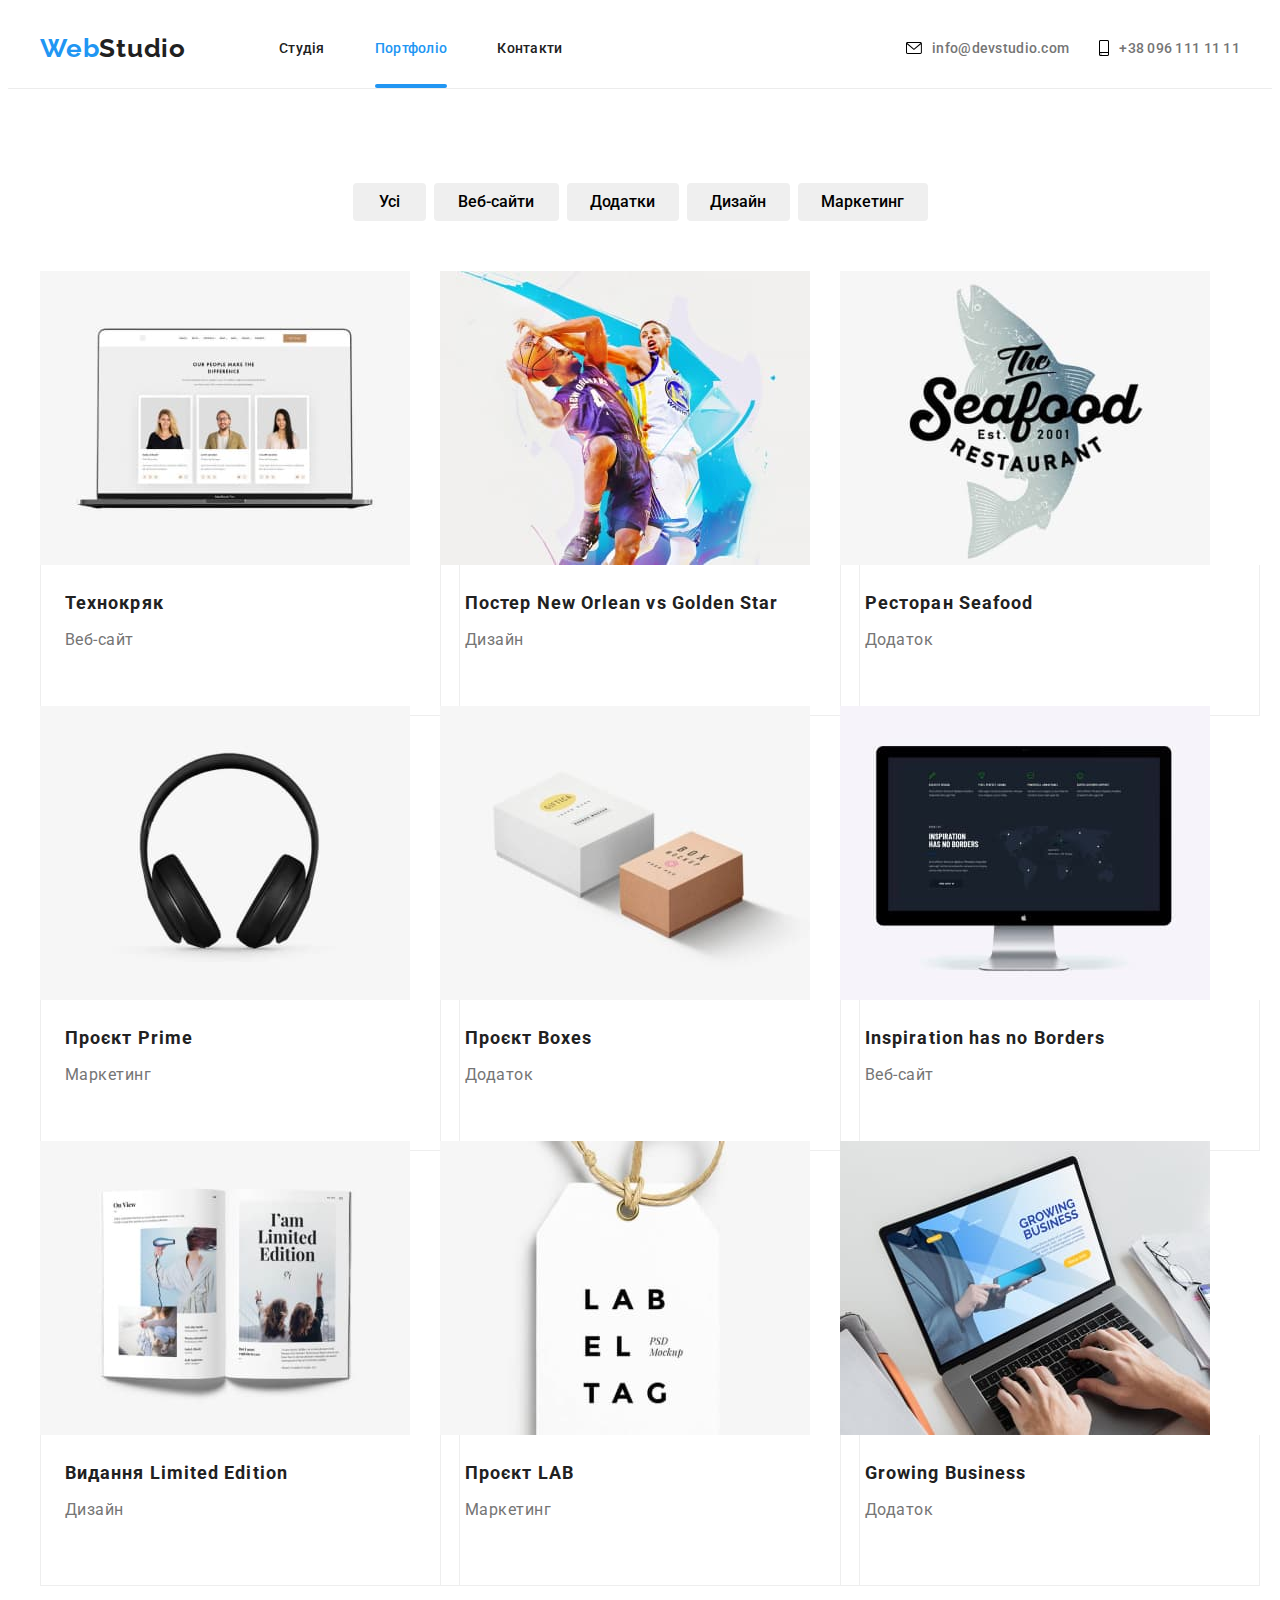
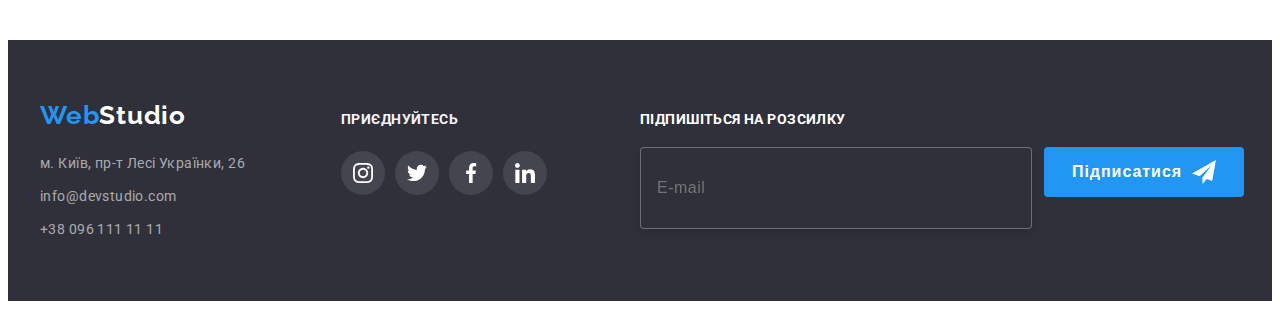
==== commit c03ef081: "bem. mixin" ====
--- a/portfolio.html
+++ b/portfolio.html
@@ -15,37 +15,37 @@
 <body>
         <!--Шапка-->
         <header class="header">
-        <div class="container main-navigation">
-        <a href="./index.html" class="logo"> <span class="logo-web">Web</span>Studio</a>
-            <!--Навігація по сайті-->
-            <nav class="navigation">
-                <ul class="navigation__list">
-                    <li class="navigation__item">
-                    <a href="./index.html" class="navigation__link effect after ">Студія</a> 
+            <div class="container main-navigation">   
+                <a href="./index.html" class="logo"> <span class="logo-web">Web</span>Studio</a>
+                <!--Навігація по сайті-->
+                <nav class="navigation">
+                    <ul class="navigation__list">
+                        <li class="navigation__item">
+                           <a href="./index.html" class="header-link after effect ">Студія</a> 
+                        </li>
+                        <li class="navigation__item">
+                            <a href="./portfolio.html" class="header-link  effect current ">Портфоліо</a>
+                        </li>
+                        <li class="navigation__item">
+                            <a href="" class="header-link effect after ">Контакти</a>
+                        </li>
+                    </ul>
+                </nav>
+                <!--Контакти-->
+                <ul class="authentication">
+                    <li class="authentication__item">
+                        <a href="mailto:info@devstudio.com" class="header-link"><svg width="16" height="12" class="authentication__icon">
+                            <use href="./images/icons.svg#icon-letter"></use>
+                         </svg>info@devstudio.com</a>
                     </li>
-                    <li class="navigation__item">
-                        <a href="./portfolio.html" class="navigation__link effect current">Портфоліо</a>
-                    </li> 
-                    <li class="navigation__item">
-                        <a href="" class="navigation__link effect after ">Контакти</a>
+                    <li class="authentication__item">
+                        <a href="tel:+380961111111" class="header-link"><svg width="10" height="16" class="authentication__icon">
+                            <use href="./images/icons.svg#icon-tel"></use>
+                         </svg>+38 096 111 11 11</a>
                     </li>
                 </ul>
-            </nav>
-            <!--Контатки-->
-            <ul class="authentication">
-                <li class="authentication__item">
-                    <a href="mailto:info@devstudio.com" class="authentication__link"><svg width="16" height="12" class="authentication__icon">
-                        <use href="./images/icons.svg#icon-letter"></use>
-                     </svg>info@devstudio.com</a>
-                </li>
-                <li class="authentication__item">
-                    <a href="tel:+380961111111" class="authentication__link"><svg width="10" height="16" class="authentication__icon">
-                        <use href="./images/icons.svg#icon-tel"></use>
-                     </svg>+38 096 111 11 11</a>
-                </li>
-            </ul>
-        </div>
-        </header>
+            </div>
+            </header>
     
     <main>  
         <!--Кнопки фільтру-->
--- a/css/main.min.css
+++ b/css/main.min.css
@@ -1 +1 @@
-:root{--primary-text-color: #212121;--acent-color: #2196F3;--secondary-texy-color:#757575;--primary-fon-color: #ffffff;--secondary-fon-col: #F5F4FA;--darc-fon-color:#2F303A;--adres-color:rgba(255, 255, 255, 0.6);--work-fon-color:#F5F5F5;--header-border-color:#ECECEC;--color-cards-border: #EEEEEE;--background-color-hero: #C4C4C4;--border-clients-color: #AFB1B8;--bacjground-color-footer-lincs: rgba(255, 255, 255, 0.1);--primery-icon-color:#AFB1B8;--background-color-img: rgba(47, 48, 58, 0.8);--background-color-img-overley:rgba(33, 150, 243, 0.9);--background-color-modal-window: rgba(0, 0, 0, 0.2);--primary-cubic-bezir: cubic-bezier(0.4, 0, 0.2, 1);--primary-padding-bottom: 10px;--modal-input-color: rgba(33, 33, 33, 0.2)}.input-checkbox__label,.checkbox-style,.footer-social__icon,.client__link,.client,.team-social__link,.position,.item-p,.privileges-item,.main-navigation,.footer-input__button,.button-close{display:flex;align-items:center}h1,h2,h3,h4,h5,h6,p{margin:0}.navigation__list,.authentication__link,.authentication,.benefits,.team__list,.team-social__item,.buttons__item,.portfolio__list,.list-work,.address__list,.client,.footer-list{list-style:none}ul{padding:0;margin:0}body{font-family:"Roboto","sans-serif";font-size:14px;font-weight:400;line-height:1.7142857143;letter-spacing:.03em;color:var(--primary-text-color);background-color:var(--primary-fon-color)}.title{font-size:36px;font-weight:700;line-height:1.1666666667;letter-spacing:.03em;text-align:center;margin-bottom:50px}.section{padding-top:94px;padding-bottom:94px}.hero__button{background-color:var(--acent-color);color:var(--primary-fon-color);border:none;cursor:pointer;font-weight:700;font-size:16px;line-height:1.87;display:inline-block;background:var(--acent-color);border-radius:4px;max-width:216px;max-height:50px;padding:10px 32px;transition-property:background-color,color;transition-duration:250ms;transition-timing-function:cubic-bezier(0.4, 0, 0.2, 1)}.hero__button:hover,.hero__button:focus,.hero__button:active{background-color:var(--secondary-fon-col);color:var(--primary-text-color);box-shadow:0px 4px 4px rgba(0,0,0,.15);border-radius:4px}.buttons{display:flex;justify-content:center;margin-bottom:50px}.buttons__item:not(:first-child){margin-left:8px}.button{font-family:"Roboto","sans-serif";border:0;font-weight:500;font-size:16px;line-height:1.62;text-align:center;border-radius:4px;cursor:pointer;max-height:38px;padding-top:6px;padding-bottom:6px;padding-left:22px;padding-right:22px}.button:hover,.button:focus,.button:active{background-color:var(--acent-color);color:var(--primary-fon-color);box-shadow:0px 3px 1px rgba(0,0,0,.1),0px 1px 2px rgba(0,0,0,.08),0px 2px 2px rgba(0,0,0,.12);border-radius:4px}.button-all{width:73px;padding-left:25px;padding-right:25px;transition-property:background-color,color;transition-duration:250ms;transition-timing-function:cubic-bezier(0.4, 0, 0.2, 1)}.button-web{width:125px;transition-property:background-color,color;transition-duration:250ms;transition-timing-function:cubic-bezier(0.4, 0, 0.2, 1)}.button-adds{width:112px;transition-property:background-color,color;transition-duration:250ms;transition-timing-function:cubic-bezier(0.4, 0, 0.2, 1)}.button-dysain{width:103px;transition-property:background-color,color;transition-duration:250ms;transition-timing-function:cubic-bezier(0.4, 0, 0.2, 1)}.button-market{width:130px;transition-property:background-color,color;transition-duration:250ms;transition-timing-function:cubic-bezier(0.4, 0, 0.2, 1)}.form__button{width:200px;height:50px;color:var(--primary-fon-color);background-color:var(--acent-color);border-radius:4px;border:none;padding:10px 52px;font-weight:700;font-size:16px;line-height:1.875;letter-spacing:.06em;cursor:pointer;transition-property:background-color,color;transition-duration:250ms;transition-timing-function:cubic-bezier(0.4, 0, 0.2, 1)}.form__button:hover,.form__button:focus{background-color:var(--secondary-fon-col);color:var(--primary-text-color);box-shadow:0px 4px 4px rgba(0,0,0,.15)}.button-close{position:absolute;width:30px;height:30px;top:8px;right:8px;fill:#000;background:var(--primary-link-color);border:1px solid rgba(0,0,0,.1);border-radius:50%;justify-content:center;cursor:pointer;padding:6px}.button-close:hover{fill:var(--acent-color);transition-property:fill;transition-duration:250ms;transition-timing-function:cubic-bezier(0.4, 0, 0.2, 1)}.footer-input__button{justify-content:center;width:200px;height:50px;background-color:var(--acent-color);color:var(--primary-fon-color);border-radius:4px;padding-top:10px;padding-bottom:10px;padding-left:28px;padding-right:28px;font-weight:700;font-size:16px;cursor:pointer;margin-left:12px;border:none}.footer-input__button:hover,.footer-input__button:focus{background-color:var(--secondary-fon-col);color:var(--primary-text-color);transition-property:background-color,color;transition-duration:250ms;transition-timing-function:cubic-bezier(0.4, 0, 0.2, 1)}.footer-input__button:hover .footer-input__icon-svg,.footer-input__button:focus .footer-input__icon-svg{fill:var(--primary-text-color);transition-property:fill;transition-duration:250ms;transition-timing-function:cubic-bezier(0.4, 0, 0.2, 1)}.container{width:1200px;padding-left:15px;padding-right:15px;margin:0 auto}.logo{font-family:"Raleway","sans-serif";font-size:26px;font-weight:700;line-height:1.1923076923;letter-spacing:.03em;text-decoration:none;color:var(--primary-text-color);margin-right:93px}.logo-web{color:var(--acent-color)}.logo__footer{font-family:"Raleway","sans-serif";font-size:26px;font-weight:700;line-height:1.1923076923;letter-spacing:.03em;color:var(--primary-fon-color);text-decoration:none;display:inline-block}.logo__footer{margin-bottom:20px}.header{background-color:var(--primary-fon-color);border-bottom:1px solid var(--header-border-color)}.main-navigation{justify-content:center}.navigation__list{color:var(--primary-text-color);display:flex}.navigation__list .navigation__item:not(:last-child){margin-right:50px}.navigation__list .navigation__link,.navigation__list{color:var(--primary-text-color)}.navigation__list .navigation__link:hover,.navigation__list .navigation__link:focus{color:var(--acent-color)}.navigation__list .navigation__link.current{color:var(--acent-color)}.navigation{margin-right:auto}.navigation__link{display:block;padding-top:32px;padding-bottom:32px;font-size:14px;font-weight:500;line-height:1.1428571429;letter-spacing:.02em;transition-property:background-color;transition-duration:250ms;transition-timing-function:cubic-bezier(0.4, 0, 0.2, 1);text-decoration:none;transition-property:color;transition-duration:250ms;transition-timing-function:linear;display:flex;justify-content:center;fill:var(--secondary-texy-color)}.navigation__link:active{color:var(--acent-color)}.navigation__link:focus,.navigation__link:hover{fill:var(--acent-color)}.effect{position:relative}.effect.after:hover::after{transform:scaleX(1)}.effect:hover::after,.effect:focus::after{display:inline-block}.current::after{position:absolute;content:"";bottom:0;left:0;width:100%;height:4px;border-radius:2px;background-color:var(--acent-color)}.effect.after::after{content:"";position:absolute;width:100%;height:4px;bottom:0;left:0;border-radius:2px;background-color:var(--acent-color);transform:scaleX(0);transition:transform 250ms cubic-bezier(0.4, 0, 0.2, 1);display:block}.authentication{display:flex}.authentication .authentication__link,.authentication{color:var(--secondary-texy-color);text-decoration:none}.authentication .authentication__link:hover,.authentication .authentication__link:focus{color:var(--acent-color);transition:color 250ms cubic-bezier(0.4, 0, 0.2, 1)}.authentication .authentication__item+.authentication__item{margin-left:50px}.authentication__icon{fill:var(--secondary-texy-color);margin-right:10px;transition:fill 250ms cubic-bezier(0.4, 0, 0.2, 1)}.authentication__icon:hover,.authentication__icon:focus{fill:var(--acent-color);transition:fill 250ms cubic-bezier(0.4, 0, 0.2, 1)}.hero{background-image:linear-gradient(rgba(47, 48, 58, 0.4), rgba(47, 48, 58, 0.4)),url(../images/hero.jpg);background-repeat:no-repeat;background-size:cover;background-color:var(--darc-fon-color);text-align:center;padding-top:200px;padding-bottom:200px;max-width:1600px;margin:0 auto}.section .hero{padding:0}.hero__title{color:var(--primary-fon-color);max-width:696px;font-size:44px;font-weight:900;line-height:1.3636363636;letter-spacing:.06em;text-transform:uppercase;margin-bottom:30px;margin-left:auto;margin-right:auto}.benefits{display:flex}.benefits .benefits__item:not(:last-child){margin-right:30px}.benefits__item{width:270px}.visually-hidden{position:absolute;width:1px;height:1px;margin:-1px;border:0;padding:0;white-space:nowrap;-webkit-clip-path:inset(100%);clip-path:inset(100%);clip:rect(0 0 0 0);overflow:hidden}.benefits__title{font-size:14px;font-weight:700;line-height:1.1428571429;letter-spacing:.03em;text-transform:uppercase;color:var(--primary-text-color);margin-bottom:var(--primary-padding-bottom)}.benefits__paragraph{color:var(--secondary-texy-color)}.privileges-item{justify-content:center;margin-bottom:30px;width:270px;height:120px;background:var(--secondary-fon-col);border-radius:4px}.nopadding{padding-top:0px}.section-work-title{font-size:36px;font-weight:700;line-height:1.1666666667;letter-spacing:.03em;margin-bottom:50px;text-align:center}.list-work{display:flex}.list-work .item-do{margin-right:30px}.list-work .item-do:last-child{margin-right:0}.img-item,.team-picks{display:block;width:100%;height:auto}.paragraph-item{display:block;font-size:14px;font-weight:700;line-height:1.1428571429;letter-spacing:.03em;text-transform:uppercase;color:var(--primary-fon-color)}.item-do{position:relative}.item-p{width:100%;height:70px;justify-content:center;position:absolute;bottom:0}.item-div-img::after{content:"";background-color:rgba(47,48,58,.8);position:absolute;display:inline-block;width:100%;height:70px;bottom:0}.section-team{background-color:var(--secondary-fon-col)}.team{display:flex;justify-content:center}.team .team__list:not(:last-child){margin-right:30px}.team__list{box-shadow:0px 1px 3px rgba(0,0,0,.12),0px 1px 1px rgba(0,0,0,.14),0px 2px 1px rgba(0,0,0,.2);border-radius:0px 0px 4px 4px;background-color:var(--primary-fon-color)}.team__picks{margin-bottom:30px}.team__title{font-size:16px;font-weight:500;line-height:1.1875;letter-spacing:.03em;text-align:center;margin-bottom:var(--primary-padding-bottom)}.team__paragraph{font-size:16px;font-weight:400;line-height:1.1875;letter-spacing:.03em;text-align:center;color:var(--secondary-texy-color);margin-bottom:16px}.position{justify-content:center;padding-bottom:30px}.team-social__item{width:44px;height:44px}.team-social__item:not(:last-child){margin-right:10px}.team-social__link{width:100%;height:100%;border-radius:50%;justify-content:center;transition:background-color 250ms cubic-bezier(0.4, 0, 0.2, 1)}.team-social__link:focus,.team-social__link:hover{background-color:var(--acent-color)}.team-social__link:hover .team-social__icon{fill:var(--primary-fon-color)}.team-social__link:focus .team-social__icon{fill:var(--primary-fon-color)}.team-social__icon{fill:var(--primery-icon-color);transition:fill 250ms cubic-bezier(0.4, 0, 0.2, 1)}.client{justify-content:center}.client__item{width:170px;height:92px}.client__item:not(:last-child){margin-right:30px}.client__link{width:100%;height:100%;padding:16px 32px;border:1px solid var(--border-clients-color);border-radius:4px;transition:border 250ms cubic-bezier(0.4, 0, 0.2, 1),fill 250ms cubic-bezier(0.4, 0, 0.2, 1)}.client__link:hover{border:1px solid var(--acent-color)}.client__link:focus{border:1px solid var(--acent-color)}.client__link:hover .client__icon{fill:var(--acent-color)}.client__link:focus .client__icon{fill:var(--acent-color)}.client__link:hover{border-radius:4px;fill:var(--acent-color)}.client__icon{width:106px;height:60px;fill:var(--primery-icon-color);transition:fill 250ms cubic-bezier(0.4, 0, 0.2, 1)}.footer{background-color:var(--darc-fon-color);padding-top:60px;padding-bottom:60px}.footer-item>.logo__footer{margin-bottom:20px}.address__list>li:not(:last-child){margin-bottom:9px}.address{font-style:normal;width:231px}.address-item{color:var(--primary-fon-color);text-decoration:none}.address__items{color:var(--adres-color);text-decoration:none;transition-property:color;transition-duration:250ms;transition-timing-function:linear}.address__items:hover,.address__items:focus{color:var(--acent-color)}.footer-social__paragraph{color:var(--secondary-fon-col);font-size:14px;font-weight:700;line-height:1.7142857143;letter-spacing:.03em;text-transform:uppercase;margin-bottom:20px}.footer-social__item{display:inline-flex;justify-content:center;align-content:center;width:44px;height:44px;fill:var(--primary-fon-color);background-color:var(--bacjground-color-footer-lincs);border-radius:50%}.footer-social__icon{width:100%;height:100%;border-radius:50%;justify-content:center;fill:var(--primary-fon-color);transition-property:background-color;transition-duration:250ms;transition-timing-function:cubic-bezier(0.4, 0, 0.2, 1)}.footer-social__icon:hover{background-color:var(--acent-color)}.footer-social__icon:focus{background-color:var(--acent-color)}.footer-social__item:not(:last-child){margin-right:10px}.footer-item{align-items:baseline;display:flex;justify-content:space-between}.adress-div{display:inline-block;margin-right:70px}.footer-input{margin-left:93px}.footer-input__paragraph{font-size:14px;font-weight:700;line-height:1.1428571429;letter-spacing:.03em;text-transform:uppercase;color:var(--primary-fon-color);margin-bottom:20px}.combination{display:flex}.input{width:358px;height:50px;border:1px solid rgba(255,255,255,.3);filter:drop-shadow(0px 4px 4px rgba(0, 0, 0, 0.15));border-radius:4px;background-color:var(--darc-fon-color)}.input:hover{border:1px solid var(--acent-color)}.footer-social__list{display:flex}input[placeholder]{font-size:16px;line-height:1.25;letter-spacing:.03em;padding:15px 16px;color:var(--secondary-texy-color)}.footer-input__icon-svg{width:24px;height:24px;margin-left:10px;fill:var(--primary-fon-color)}.footer-input__span{font-size:16px;font-weight:700;line-height:1.875;letter-spacing:.06em;text-align:center}.portfolio{display:flex;flex-wrap:wrap}.portfolio__list{width:370px;height:405px;margin-right:30px;margin-bottom:30px}.portfolio__list:nth-child(3n){margin-right:0}.portfolio__list:nth-last-child(-n+3){margin-bottom:0}.portfolio__link{width:100%;height:100%;text-decoration:none;display:inline-block;transition-property:box-shadow;transition-duration:250ms;transition-timing-function:linear}.portfolio__link:hover{box-shadow:0px 1px 1px rgba(0,0,0,.12),0px 4px 4px rgba(0,0,0,.06),1px 4px 6px rgba(0,0,0,.16)}.portfolio__link:focus{box-shadow:0px 1px 1px rgba(0,0,0,.12),0px 4px 4px rgba(0,0,0,.06),1px 4px 6px rgba(0,0,0,.16)}.portfolio__link:hover .portfolio-overlay__paragraph,.portfolio__link:focus .portfolio-overlay__paragraph{transform:translateY(0)}.portfolio-overlay{position:relative;overflow:hidden}.portfolio-overlay__paragraph{position:absolute;top:0;font-size:18px;font-weight:400;line-height:1.5555555556;letter-spacing:.03em;color:var(--primary-fon-color);background-color:var(--background-color-img-overley);padding:63px 24px;height:101%;transform:translateY(100%);transition:transform 250ms cubic-bezier(0.4, 0, 0.2, 1)}.cards{display:block;border:1px solid var(--color-cards-border);border-top:none;width:370px;height:110px;padding-top:20px;padding-bottom:20px;padding-left:24px;padding-right:24px}.cards>.cards__title{margin-bottom:4px}.cards__title{font-size:18px;font-weight:700;line-height:2;letter-spacing:.06em;color:var(--primary-text-color)}.cards__paragraph{font-size:16px;line-height:1.875;letter-spacing:.03em;color:var(--secondary-texy-color)}.port{border:1px solid var(--header-border-color);border-top:none;border-left:none;border-right:none}.portfolio-list{justify-content:center}.backdrop{position:fixed;top:0;width:100%;height:100%;background-color:var(--background-color-modal-window);transition:opacity 250ms cubic-bezier(0.4, 0, 0.2, 1),visibility 250ms cubic-bezier(0.4, 0, 0.2, 1)}.modal{position:absolute;top:50%;left:50%;transform:translate(-50%, -50%) scale(1);height:581px;width:528px;background:var(--primary-fon-color);box-shadow:0px 1px 3px rgba(0,0,0,.12),0px 1px 1px rgba(0,0,0,.14),0px 2px 1px rgba(0,0,0,.2);border-radius:4px;transition:transform 250ms cubic-bezier(0.4, 0, 0.2, 1)}.backdrop.is-hidden{opacity:0;visibility:hidden;pointer-events:none;overflow:visible}.backdrop.is-hidden.is-hidden .modal{transform:translate(-50%, -50%) scale(0)}.button-close__icon{width:18px;height:18px}.form{position:relative;padding-top:40px;padding-bottom:40px;padding-left:41px;padding-right:39px;justify-content:center;text-align:center}.form__title{font-size:20px;font-weight:700;line-height:1.15;letter-spacing:.03em;text-align:center;margin-bottom:12px;color:var(--primary-text-color)}.form__group{margin-bottom:10px}.label{display:flex;align-items:left;color:var(--secondary-texy-color);font-size:12px;line-height:1.1666666667;letter-spacing:.01em;margin-bottom:4px}.position-icon{position:relative}.input-style{border:1px solid var(--modal-input-color);border-radius:4px;width:100%;height:40px;left:576px;top:382px;padding-left:42px}.input-style:focus-visible{border-color:var(--acent-color)}.input-style:focus-within{border-color:var(--acent-color)}.input-style:focus-within+svg{fill:var(--acent-color);transition-property:fill;transition-duration:250ms;transition-timing-function:cubic-bezier(0.4, 0, 0.2, 1);fill:var(--acent-color)}.input-style__input-svg{position:absolute;width:18px;height:18px;top:50%;left:15px;transform:translateY(-50%)}.style-area{resize:none;margin:0px;-moz-column-count:unset;column-count:unset;margin-bottom:14px}.label__text-area{resize:none;width:100%;height:120px;border:1px solid var(--modal-input-color);border-radius:4px;padding:12px 16px}.label__text-area:focus-within{border:1px solid var(--acent-color);transition-property:border;transition-duration:250ms;transition-timing-function:cubic-bezier(0.4, 0, 0.2, 1)}textarea [placeholder]{font-size:12px;line-height:1.1666666667;letter-spacing:.01em;color:rgba(117,117,117,.5)}.checkbox-style{justify-content:center;margin-bottom:30px}.input-checkbox__label{border:none;font-size:14px;line-height:1.7142857143;letter-spacing:.03em}.input-checkbox__label::before{content:"";display:block;width:16px;height:15px;border:2px solid var(--primary-text-color);border-radius:2px;margin-right:8px}.linc-conditions{color:var(--acent-color);margin-left:7px}.input-checkbox:checked+label::before{border:none;background-color:var(--primary-text-color);background-image:url(../images/icon\ check.svg)}/*# sourceMappingURL=main.min.css.map */+:root{--primary-text-color: #212121;--acent-color: #2196F3;--secondary-texy-color:#757575;--primary-fon-color: #ffffff;--secondary-fon-col: #F5F4FA;--darc-fon-color:#2F303A;--adres-color:rgba(255, 255, 255, 0.6);--work-fon-color:#F5F5F5;--header-border-color:#ECECEC;--color-cards-border: #EEEEEE;--background-color-hero: #C4C4C4;--border-clients-color: #AFB1B8;--bacjground-color-footer-lincs: rgba(255, 255, 255, 0.1);--primery-icon-color:#AFB1B8;--background-color-img: rgba(47, 48, 58, 0.8);--background-color-img-overley:rgba(33, 150, 243, 0.9);--background-color-modal-window: rgba(0, 0, 0, 0.2);--primary-cubic-bezir: cubic-bezier(0.4, 0, 0.2, 1);--primary-padding-bottom: 10px;--modal-input-color: rgba(33, 33, 33, 0.2)}.input-checkbox__label,.checkbox-style,.footer-social__icon,.client__link,.client,.team-social__link,.position,.item-p,.privileges-item,.main-navigation,.footer-input__button,.button-close{display:flex;align-items:center}h1,h2,h3,h4,h5,h6,p{margin:0}.navigation__list,.authentication__link,.authentication,.benefits,.team__list,.team-social__item,.buttons__item,.portfolio__list,.list-work,.address__list,.client,.footer-list{list-style:none}ul{padding:0;margin:0}body{font-family:"Roboto","sans-serif";font-size:14px;font-weight:400;line-height:1.7142857143;letter-spacing:.03em;color:var(--primary-text-color);background-color:var(--primary-fon-color)}.title{font-size:36px;font-weight:700;line-height:1.1666666667;letter-spacing:.03em;text-align:center;margin-bottom:50px}.section{padding-top:94px;padding-bottom:94px}.hero__button{background-color:var(--acent-color);color:var(--primary-fon-color);border:none;cursor:pointer;font-weight:700;font-size:16px;line-height:1.87;display:inline-block;background:var(--acent-color);border-radius:4px;max-width:216px;max-height:50px;padding:10px 32px;transition-property:background-color,color;transition-duration:250ms;transition-timing-function:cubic-bezier(0.4, 0, 0.2, 1)}.hero__button:hover,.hero__button:focus,.hero__button:active{background-color:var(--secondary-fon-col);color:var(--primary-text-color);box-shadow:0px 4px 4px rgba(0,0,0,.15);border-radius:4px}.buttons{display:flex;justify-content:center;margin-bottom:50px}.buttons__item:not(:first-child){margin-left:8px}.button{font-family:"Roboto","sans-serif";border:0;font-weight:500;font-size:16px;line-height:1.62;text-align:center;border-radius:4px;cursor:pointer;max-height:38px;padding-top:6px;padding-bottom:6px;padding-left:22px;padding-right:22px}.button:hover,.button:focus,.button:active{background-color:var(--acent-color);color:var(--primary-fon-color);box-shadow:0px 3px 1px rgba(0,0,0,.1),0px 1px 2px rgba(0,0,0,.08),0px 2px 2px rgba(0,0,0,.12);border-radius:4px}.button-all{width:73px;padding-left:25px;padding-right:25px;transition-property:background-color,color;transition-duration:250ms;transition-timing-function:cubic-bezier(0.4, 0, 0.2, 1)}.button-web{width:125px;transition-property:background-color,color;transition-duration:250ms;transition-timing-function:cubic-bezier(0.4, 0, 0.2, 1)}.button-adds{width:112px;transition-property:background-color,color;transition-duration:250ms;transition-timing-function:cubic-bezier(0.4, 0, 0.2, 1)}.button-dysain{width:103px;transition-property:background-color,color;transition-duration:250ms;transition-timing-function:cubic-bezier(0.4, 0, 0.2, 1)}.button-market{width:130px;transition-property:background-color,color;transition-duration:250ms;transition-timing-function:cubic-bezier(0.4, 0, 0.2, 1)}.form__button{width:200px;height:50px;color:var(--primary-fon-color);background-color:var(--acent-color);border-radius:4px;border:none;padding:10px 52px;font-weight:700;font-size:16px;line-height:1.875;letter-spacing:.06em;cursor:pointer;transition-property:background-color,color;transition-duration:250ms;transition-timing-function:cubic-bezier(0.4, 0, 0.2, 1)}.form__button:hover,.form__button:focus{background-color:var(--secondary-fon-col);color:var(--primary-text-color);box-shadow:0px 4px 4px rgba(0,0,0,.15)}.button-close{position:absolute;width:30px;height:30px;top:8px;right:8px;fill:#000;background:var(--primary-link-color);border:1px solid rgba(0,0,0,.1);border-radius:50%;justify-content:center;cursor:pointer;padding:6px}.button-close:hover{fill:var(--acent-color);transition-property:fill;transition-duration:250ms;transition-timing-function:cubic-bezier(0.4, 0, 0.2, 1)}.footer-input__button{justify-content:center;width:200px;height:50px;background-color:var(--acent-color);color:var(--primary-fon-color);border-radius:4px;padding-top:10px;padding-bottom:10px;padding-left:28px;padding-right:28px;font-weight:700;font-size:16px;cursor:pointer;margin-left:12px;border:none}.footer-input__button:hover,.footer-input__button:focus{background-color:var(--secondary-fon-col);color:var(--primary-text-color);transition-property:background-color,color;transition-duration:250ms;transition-timing-function:cubic-bezier(0.4, 0, 0.2, 1)}.footer-input__button:hover .footer-input__icon-svg,.footer-input__button:focus .footer-input__icon-svg{fill:var(--primary-text-color);transition-property:fill;transition-duration:250ms;transition-timing-function:cubic-bezier(0.4, 0, 0.2, 1)}.container{width:1200px;padding-left:15px;padding-right:15px;margin:0 auto}.logo{font-family:"Raleway","sans-serif";font-size:26px;font-weight:700;line-height:1.1923076923;letter-spacing:.03em;text-decoration:none;color:var(--primary-text-color);margin-right:93px}.logo-web{color:var(--acent-color)}.logo__footer{font-family:"Raleway","sans-serif";font-size:26px;font-weight:700;line-height:1.1923076923;letter-spacing:.03em;color:var(--primary-fon-color);text-decoration:none;display:inline-block}.logo__footer{margin-bottom:20px}.header{background-color:var(--primary-fon-color);border-bottom:1px solid var(--header-border-color)}.main-navigation{justify-content:center}.navigation{margin-right:auto}.navigation__list{color:var(--primary-text-color);display:flex}.navigation__list .navigation__item:not(:last-child){margin-right:50px}.navigation__list .header-link,.navigation__list{color:var(--primary-text-color)}.navigation__list .header-link:hover,.navigation__list .header-link:focus{color:var(--acent-color)}.navigation__list .header-link.current{color:var(--acent-color)}.header-link{display:block;padding-top:32px;padding-bottom:32px;font-size:14px;font-weight:500;line-height:1.1428571429;letter-spacing:.02em;transition-property:background-color,color;transition-duration:250ms;transition-timing-function:cubic-bezier(0.4, 0, 0.2, 1);text-decoration:none}.header-link{display:flex;align-items:center;justify-content:center}.authentication{display:flex}.authentication .header-link,.authentication{color:var(--secondary-texy-color)}.authentication .header-link:hover,.authentication .header-link:focus{color:var(--acent-color);fill:var(--acent-color)}.authentication__icon{margin-right:10px;transition:fill 250ms cubic-bezier(0.4, 0, 0.2, 1)}.authentication__item+.authentication__item{margin-left:30px}.current::after{position:absolute;content:"";bottom:0;left:0;width:100%;height:4px;border-radius:2px;background-color:var(--acent-color)}.effect{position:relative}.effect.after:hover::after{transform:scaleX(1)}.effect.after::after{content:"";position:absolute;width:100%;height:4px;bottom:0;left:0;border-radius:2px;background-color:var(--acent-color);transform:scaleX(0);transition:transform 250ms cubic-bezier(0.4, 0, 0.2, 1);display:block}.effect:hover::after{transform:scaleX(1)}.effect.after:hover::after{transform:scaleX(1)}.effect:hover::after,.effect:focus::after{display:inline-block}.hero{background-image:linear-gradient(rgba(47, 48, 58, 0.4), rgba(47, 48, 58, 0.4)),url(../images/hero.jpg);background-repeat:no-repeat;background-size:cover;background-color:var(--darc-fon-color);text-align:center;padding-top:200px;padding-bottom:200px;max-width:1600px;margin:0 auto}.section .hero{padding:0}.hero__title{color:var(--primary-fon-color);max-width:696px;font-size:44px;font-weight:900;line-height:1.3636363636;letter-spacing:.06em;text-transform:uppercase;margin-bottom:30px;margin-left:auto;margin-right:auto}.benefits{display:flex}.benefits .benefits__item:not(:last-child){margin-right:30px}.benefits__item{width:270px}.visually-hidden{position:absolute;width:1px;height:1px;margin:-1px;border:0;padding:0;white-space:nowrap;-webkit-clip-path:inset(100%);clip-path:inset(100%);clip:rect(0 0 0 0);overflow:hidden}.benefits__title{font-size:14px;font-weight:700;line-height:1.1428571429;letter-spacing:.03em;text-transform:uppercase;color:var(--primary-text-color);margin-bottom:var(--primary-padding-bottom)}.benefits__paragraph{color:var(--secondary-texy-color)}.privileges-item{justify-content:center;margin-bottom:30px;width:270px;height:120px;background:var(--secondary-fon-col);border-radius:4px}.nopadding{padding-top:0px}.section-work-title{font-size:36px;font-weight:700;line-height:1.1666666667;letter-spacing:.03em;margin-bottom:50px;text-align:center}.list-work{display:flex}.list-work .item-do{margin-right:30px}.list-work .item-do:last-child{margin-right:0}.img-item,.team-picks{display:block;width:100%;height:auto}.paragraph-item{display:block;font-size:14px;font-weight:700;line-height:1.1428571429;letter-spacing:.03em;text-transform:uppercase;color:var(--primary-fon-color)}.item-do{position:relative}.item-p{width:100%;height:70px;justify-content:center;position:absolute;bottom:0}.item-div-img::after{content:"";background-color:rgba(47,48,58,.8);position:absolute;display:inline-block;width:100%;height:70px;bottom:0}.section-team{background-color:var(--secondary-fon-col)}.team{display:flex;justify-content:center}.team .team__list:not(:last-child){margin-right:30px}.team__list{box-shadow:0px 1px 3px rgba(0,0,0,.12),0px 1px 1px rgba(0,0,0,.14),0px 2px 1px rgba(0,0,0,.2);border-radius:0px 0px 4px 4px;background-color:var(--primary-fon-color)}.team__picks{margin-bottom:30px}.team__title{font-size:16px;font-weight:500;line-height:1.1875;letter-spacing:.03em;text-align:center;margin-bottom:var(--primary-padding-bottom)}.team__paragraph{font-size:16px;font-weight:400;line-height:1.1875;letter-spacing:.03em;text-align:center;color:var(--secondary-texy-color);margin-bottom:16px}.position{justify-content:center;padding-bottom:30px}.team-social__item{width:44px;height:44px}.team-social__item:not(:last-child){margin-right:10px}.team-social__link{width:100%;height:100%;border-radius:50%;justify-content:center;transition:background-color 250ms cubic-bezier(0.4, 0, 0.2, 1)}.team-social__link:focus,.team-social__link:hover{background-color:var(--acent-color)}.team-social__link:hover .team-social__icon{fill:var(--primary-fon-color)}.team-social__link:focus .team-social__icon{fill:var(--primary-fon-color)}.team-social__icon{fill:var(--primery-icon-color);transition:fill 250ms cubic-bezier(0.4, 0, 0.2, 1)}.client{justify-content:center}.client__item{width:170px;height:92px}.client__item:not(:last-child){margin-right:30px}.client__link{width:100%;height:100%;padding:16px 32px;border:1px solid var(--border-clients-color);border-radius:4px;transition:border 250ms cubic-bezier(0.4, 0, 0.2, 1),fill 250ms cubic-bezier(0.4, 0, 0.2, 1)}.client__link:hover{border:1px solid var(--acent-color)}.client__link:focus{border:1px solid var(--acent-color)}.client__link:hover .client__icon{fill:var(--acent-color)}.client__link:focus .client__icon{fill:var(--acent-color)}.client__link:hover{border-radius:4px;fill:var(--acent-color)}.client__icon{width:106px;height:60px;fill:var(--primery-icon-color);transition:fill 250ms cubic-bezier(0.4, 0, 0.2, 1)}.footer{background-color:var(--darc-fon-color);padding-top:60px;padding-bottom:60px}.footer-item>.logo__footer{margin-bottom:20px}.address__list>li:not(:last-child){margin-bottom:9px}.address{font-style:normal;width:231px}.address-item{color:var(--primary-fon-color);text-decoration:none}.address__items{color:var(--adres-color);text-decoration:none;transition-property:color;transition-duration:250ms;transition-timing-function:linear}.address__items:hover,.address__items:focus{color:var(--acent-color)}.footer-social__paragraph{color:var(--secondary-fon-col);font-size:14px;font-weight:700;line-height:1.7142857143;letter-spacing:.03em;text-transform:uppercase;margin-bottom:20px}.footer-social__item{display:inline-flex;justify-content:center;align-content:center;width:44px;height:44px;fill:var(--primary-fon-color);background-color:var(--bacjground-color-footer-lincs);border-radius:50%}.footer-social__icon{width:100%;height:100%;border-radius:50%;justify-content:center;fill:var(--primary-fon-color);transition-property:background-color;transition-duration:250ms;transition-timing-function:cubic-bezier(0.4, 0, 0.2, 1)}.footer-social__icon:hover{background-color:var(--acent-color)}.footer-social__icon:focus{background-color:var(--acent-color)}.footer-social__item:not(:last-child){margin-right:10px}.footer-item{align-items:baseline;display:flex;justify-content:space-between}.adress-div{display:inline-block;margin-right:70px}.footer-input{margin-left:93px}.footer-input__paragraph{font-size:14px;font-weight:700;line-height:1.1428571429;letter-spacing:.03em;text-transform:uppercase;color:var(--primary-fon-color);margin-bottom:20px}.combination{display:flex}.input{width:358px;height:50px;border:1px solid rgba(255,255,255,.3);filter:drop-shadow(0px 4px 4px rgba(0, 0, 0, 0.15));border-radius:4px;background-color:var(--darc-fon-color)}.input:hover{border:1px solid var(--acent-color)}.footer-social__list{display:flex}input[placeholder]{font-size:16px;line-height:1.25;letter-spacing:.03em;padding:15px 16px;color:var(--secondary-texy-color)}.footer-input__icon-svg{width:24px;height:24px;margin-left:10px;fill:var(--primary-fon-color)}.footer-input__span{font-size:16px;font-weight:700;line-height:1.875;letter-spacing:.06em;text-align:center}.portfolio{display:flex;flex-wrap:wrap}.portfolio__list{width:370px;height:405px;margin-right:30px;margin-bottom:30px}.portfolio__list:nth-child(3n){margin-right:0}.portfolio__list:nth-last-child(-n+3){margin-bottom:0}.portfolio__link{width:100%;height:100%;text-decoration:none;display:inline-block;transition-property:box-shadow;transition-duration:250ms;transition-timing-function:linear}.portfolio__link:hover{box-shadow:0px 1px 1px rgba(0,0,0,.12),0px 4px 4px rgba(0,0,0,.06),1px 4px 6px rgba(0,0,0,.16)}.portfolio__link:focus{box-shadow:0px 1px 1px rgba(0,0,0,.12),0px 4px 4px rgba(0,0,0,.06),1px 4px 6px rgba(0,0,0,.16)}.portfolio__link:hover .portfolio-overlay__paragraph,.portfolio__link:focus .portfolio-overlay__paragraph{transform:translateY(0)}.portfolio-overlay{position:relative;overflow:hidden}.portfolio__image{display:block}.portfolio-overlay__paragraph{position:absolute;top:0;font-size:18px;font-weight:400;line-height:1.5555555556;letter-spacing:.03em;color:var(--primary-fon-color);background-color:var(--background-color-img-overley);padding:63px 24px;height:101%;transform:translateY(100%);transition:transform 250ms cubic-bezier(0.4, 0, 0.2, 1)}.cards{display:block;border:1px solid var(--color-cards-border);border-top:none;width:370px;height:110px;padding-top:20px;padding-bottom:20px;padding-left:24px;padding-right:24px}.cards__title{font-size:18px;font-weight:700;line-height:2;letter-spacing:.06em;color:var(--primary-text-color);margin-bottom:4px}.cards__paragraph{font-size:16px;line-height:1.875;letter-spacing:.03em;color:var(--secondary-texy-color)}.portfolio-list{justify-content:center}.backdrop{position:fixed;top:0;width:100%;height:100%;background-color:var(--background-color-modal-window);transition:opacity 250ms cubic-bezier(0.4, 0, 0.2, 1),visibility 250ms cubic-bezier(0.4, 0, 0.2, 1)}.modal{position:absolute;top:50%;left:50%;transform:translate(-50%, -50%) scale(1);height:581px;width:528px;background:var(--primary-fon-color);box-shadow:0px 1px 3px rgba(0,0,0,.12),0px 1px 1px rgba(0,0,0,.14),0px 2px 1px rgba(0,0,0,.2);border-radius:4px;transition:transform 250ms cubic-bezier(0.4, 0, 0.2, 1)}.backdrop.is-hidden{opacity:0;visibility:hidden;pointer-events:none;overflow:visible}.backdrop.is-hidden.is-hidden .modal{transform:translate(-50%, -50%) scale(0)}.button-close__icon{width:18px;height:18px}.form{position:relative;padding-top:40px;padding-bottom:40px;padding-left:41px;padding-right:39px;justify-content:center;text-align:center}.form__title{font-size:20px;font-weight:700;line-height:1.15;letter-spacing:.03em;text-align:center;margin-bottom:12px;color:var(--primary-text-color)}.form__group{margin-bottom:10px}.label{display:flex;align-items:left;color:var(--secondary-texy-color);font-size:12px;line-height:1.1666666667;letter-spacing:.01em;margin-bottom:4px}.position-icon{position:relative}.input-style{border:1px solid var(--modal-input-color);border-radius:4px;width:100%;height:40px;left:576px;top:382px;padding-left:42px}.input-style:focus-visible{border-color:var(--acent-color)}.input-style:focus-within{border-color:var(--acent-color)}.input-style:focus-within+svg{fill:var(--acent-color);transition-property:fill;transition-duration:250ms;transition-timing-function:cubic-bezier(0.4, 0, 0.2, 1);fill:var(--acent-color)}.input-style__input-svg{position:absolute;width:18px;height:18px;top:50%;left:15px;transform:translateY(-50%)}.style-area{resize:none;margin:0px;-moz-column-count:unset;column-count:unset;margin-bottom:14px}.label__text-area{resize:none;width:100%;height:120px;border:1px solid var(--modal-input-color);border-radius:4px;padding:12px 16px}.label__text-area:focus-within{border:1px solid var(--acent-color);transition-property:border;transition-duration:250ms;transition-timing-function:cubic-bezier(0.4, 0, 0.2, 1)}textarea [placeholder]{font-size:12px;line-height:1.1666666667;letter-spacing:.01em;color:rgba(117,117,117,.5)}.checkbox-style{justify-content:center;margin-bottom:30px}.input-checkbox__label{border:none;font-size:14px;line-height:1.7142857143;letter-spacing:.03em}.input-checkbox__label::before{content:"";display:block;width:16px;height:15px;border:2px solid var(--primary-text-color);border-radius:2px;margin-right:8px}.linc-conditions{color:var(--acent-color);margin-left:7px}.input-checkbox:checked+label::before{border:none;background-color:var(--primary-text-color);background-image:url(../images/icon\ check.svg)}/*# sourceMappingURL=main.min.css.map */